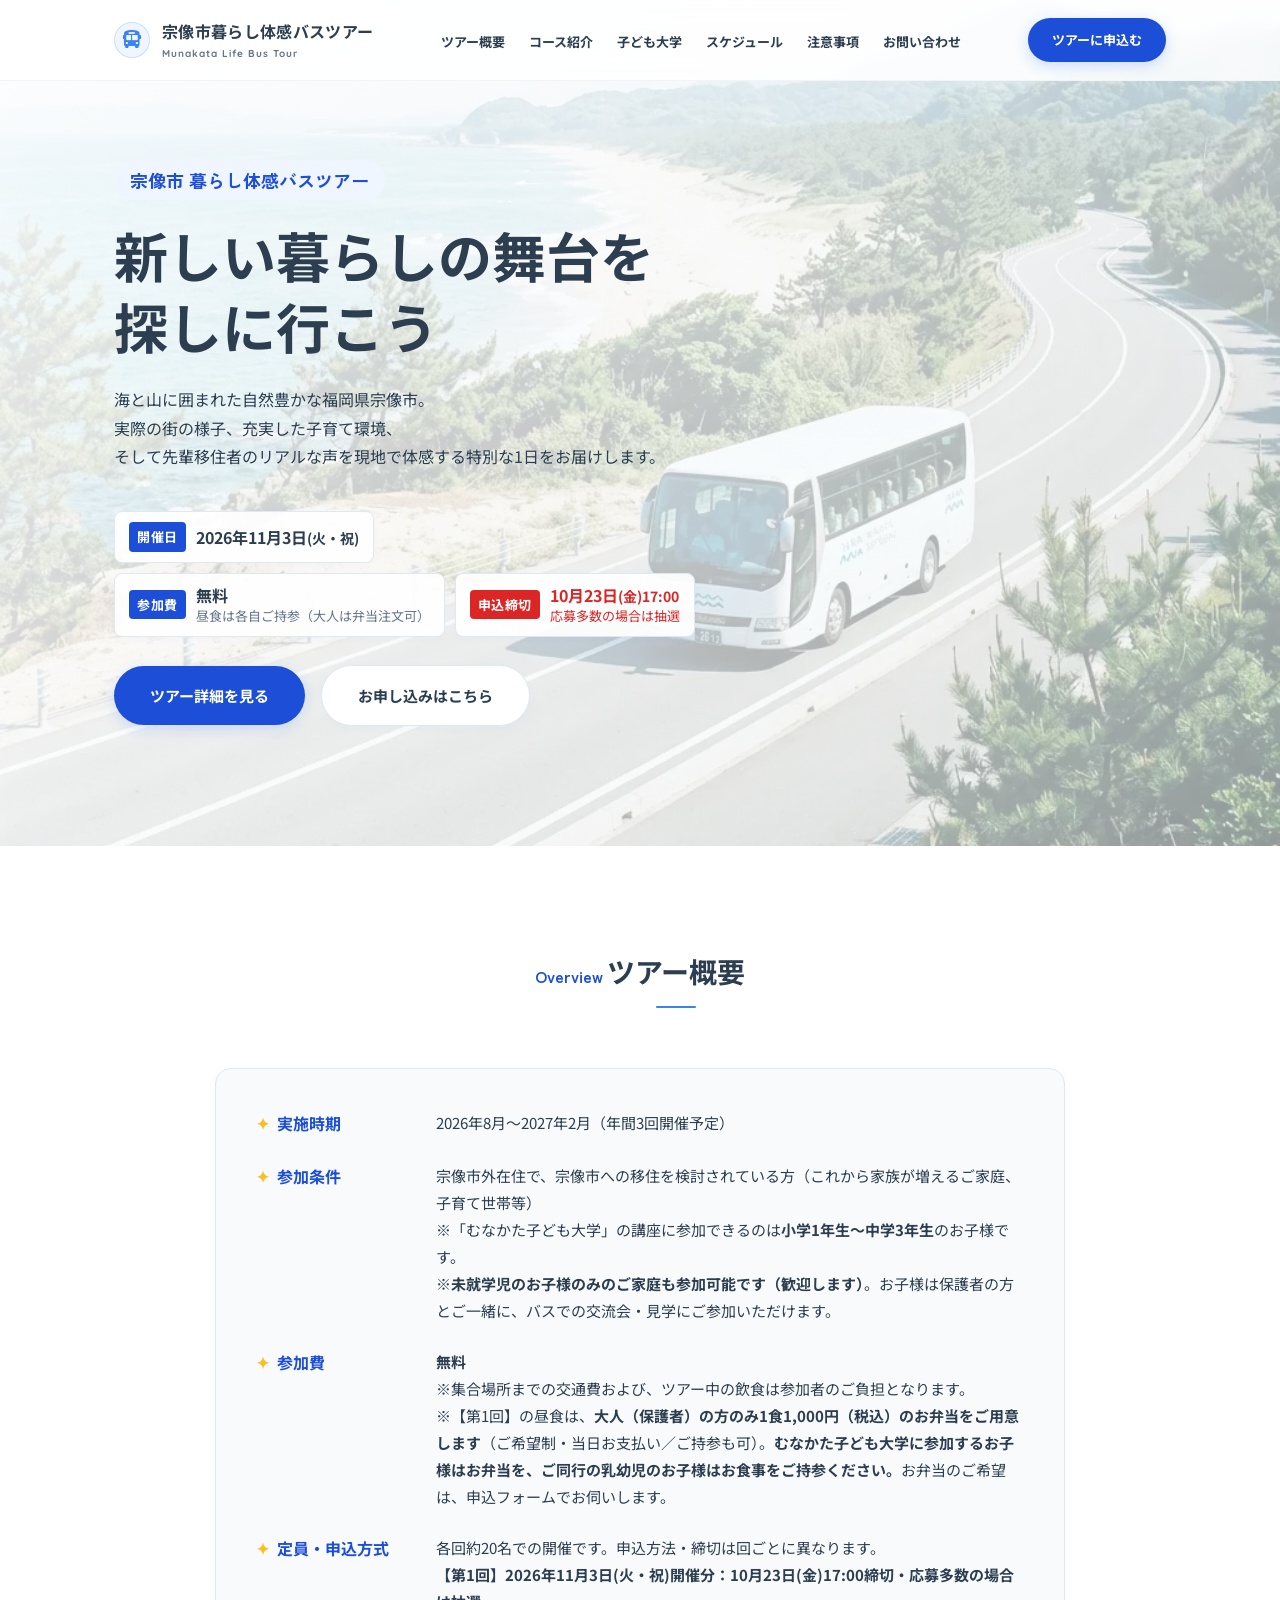
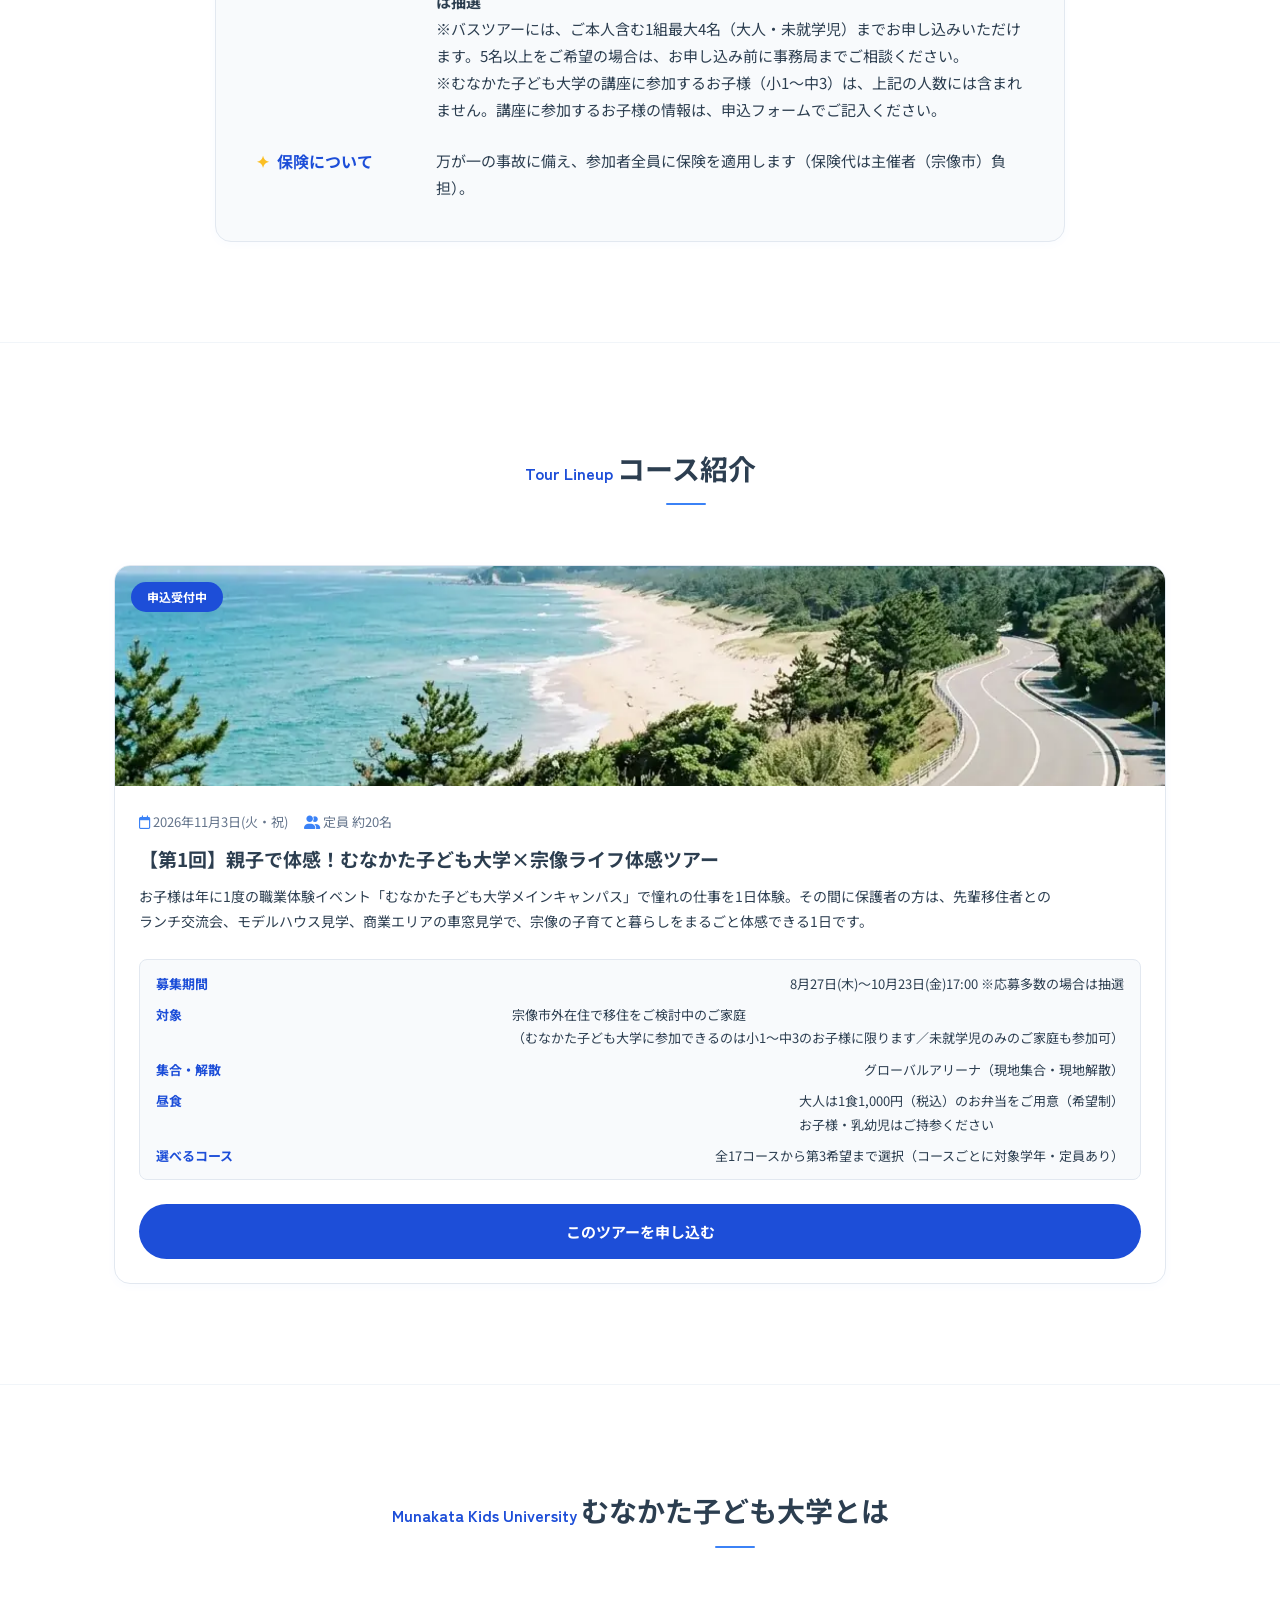
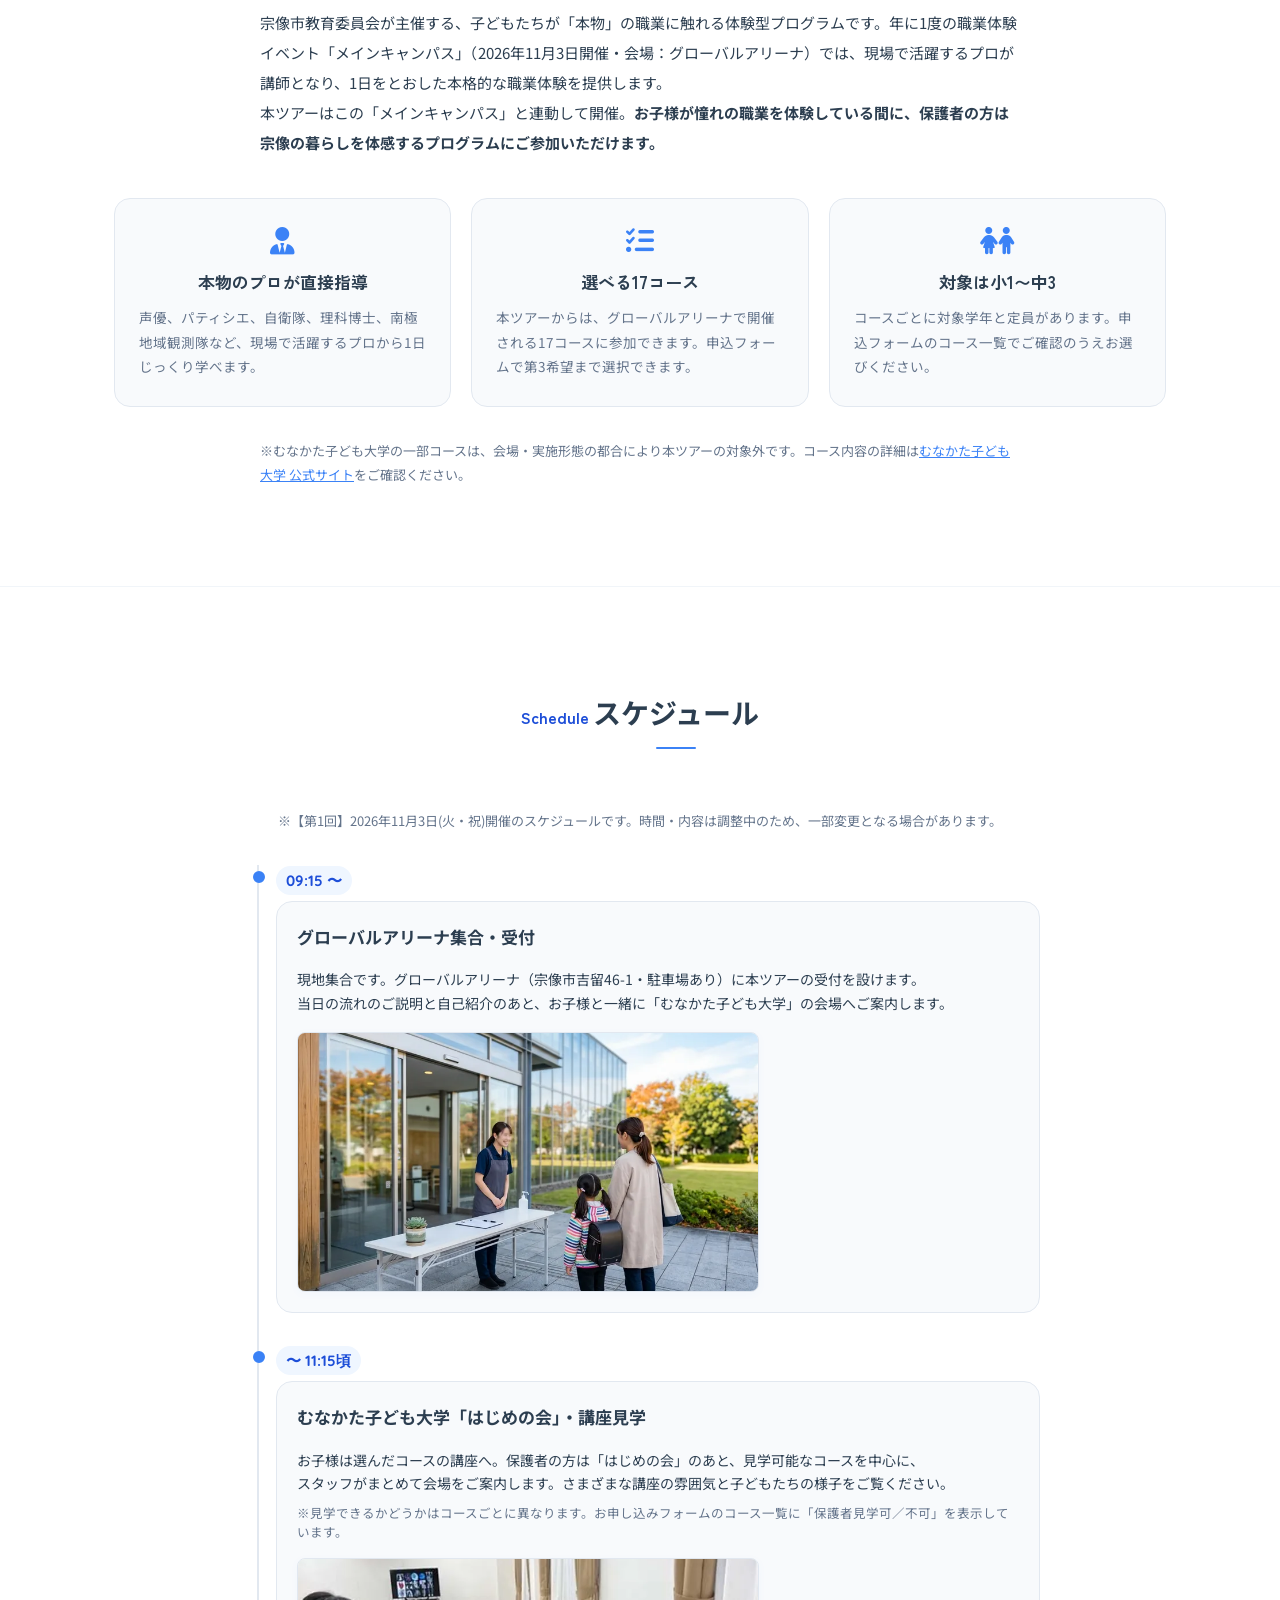
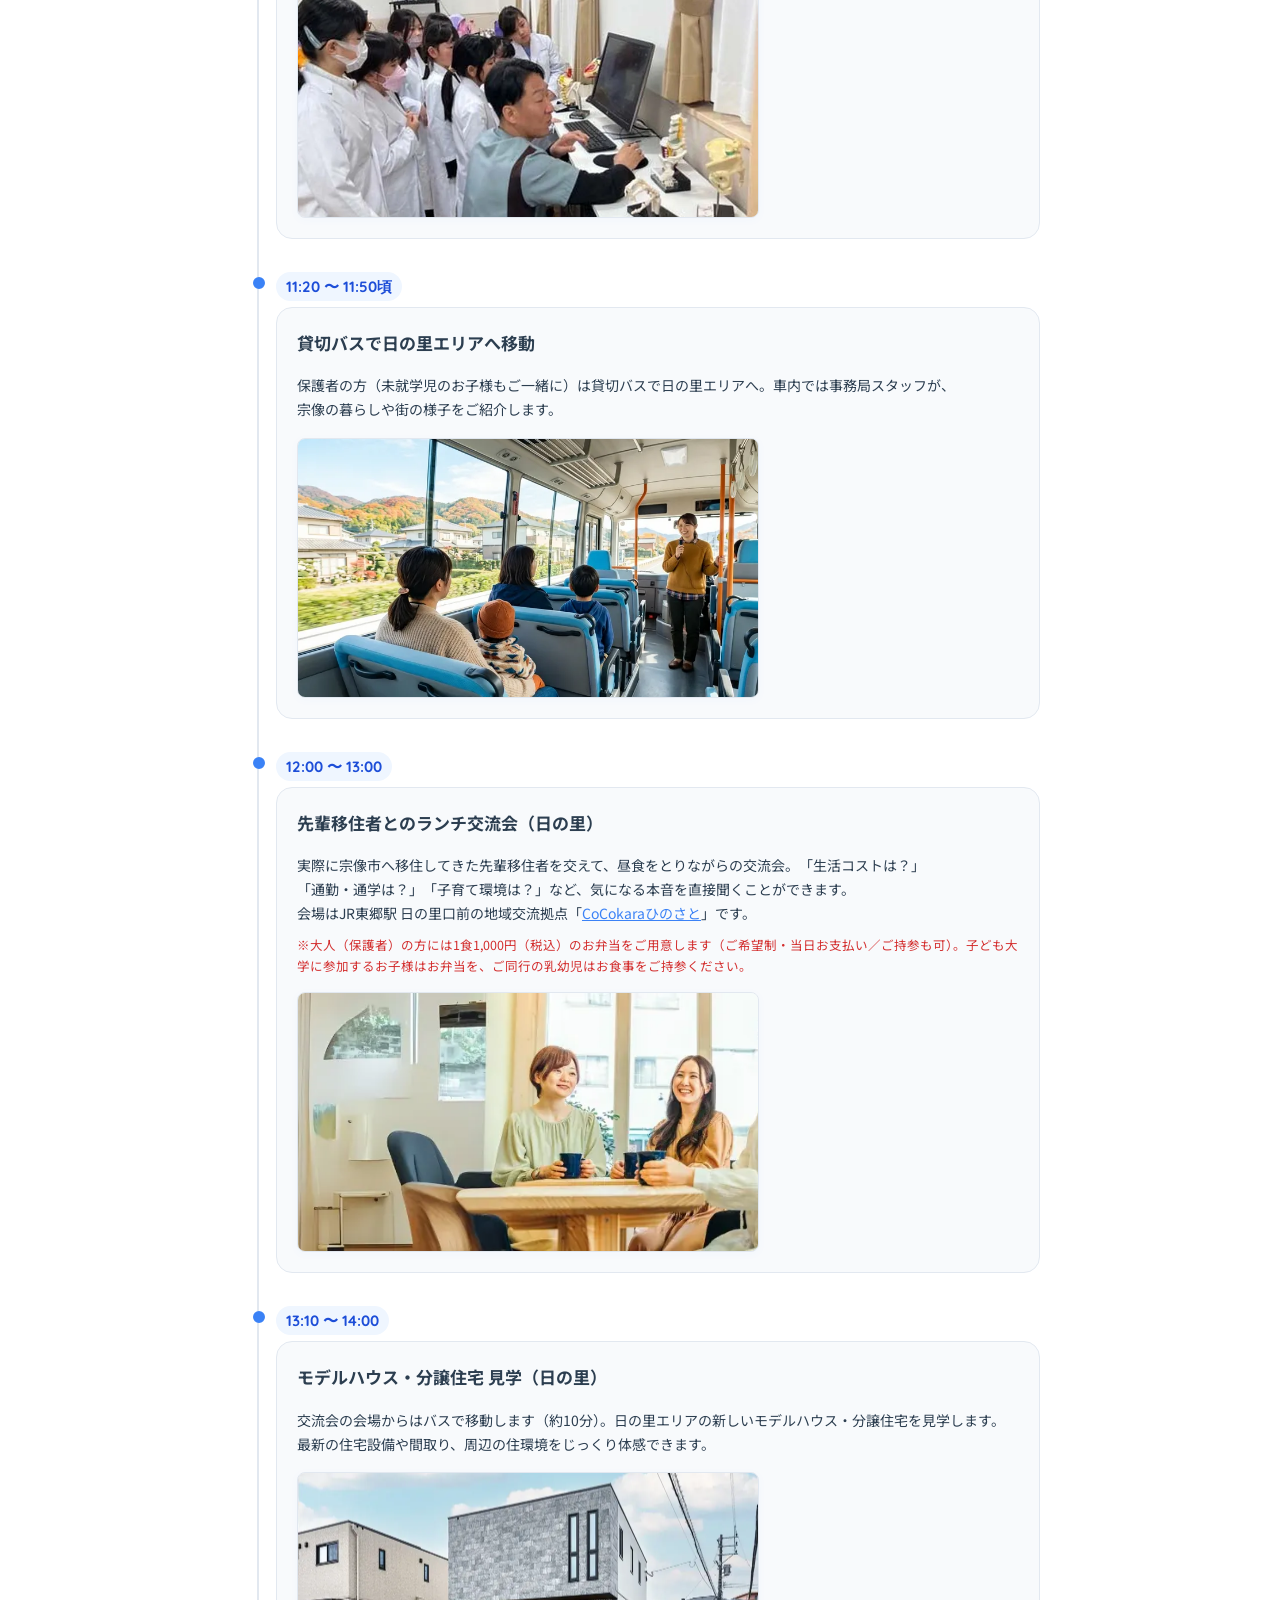
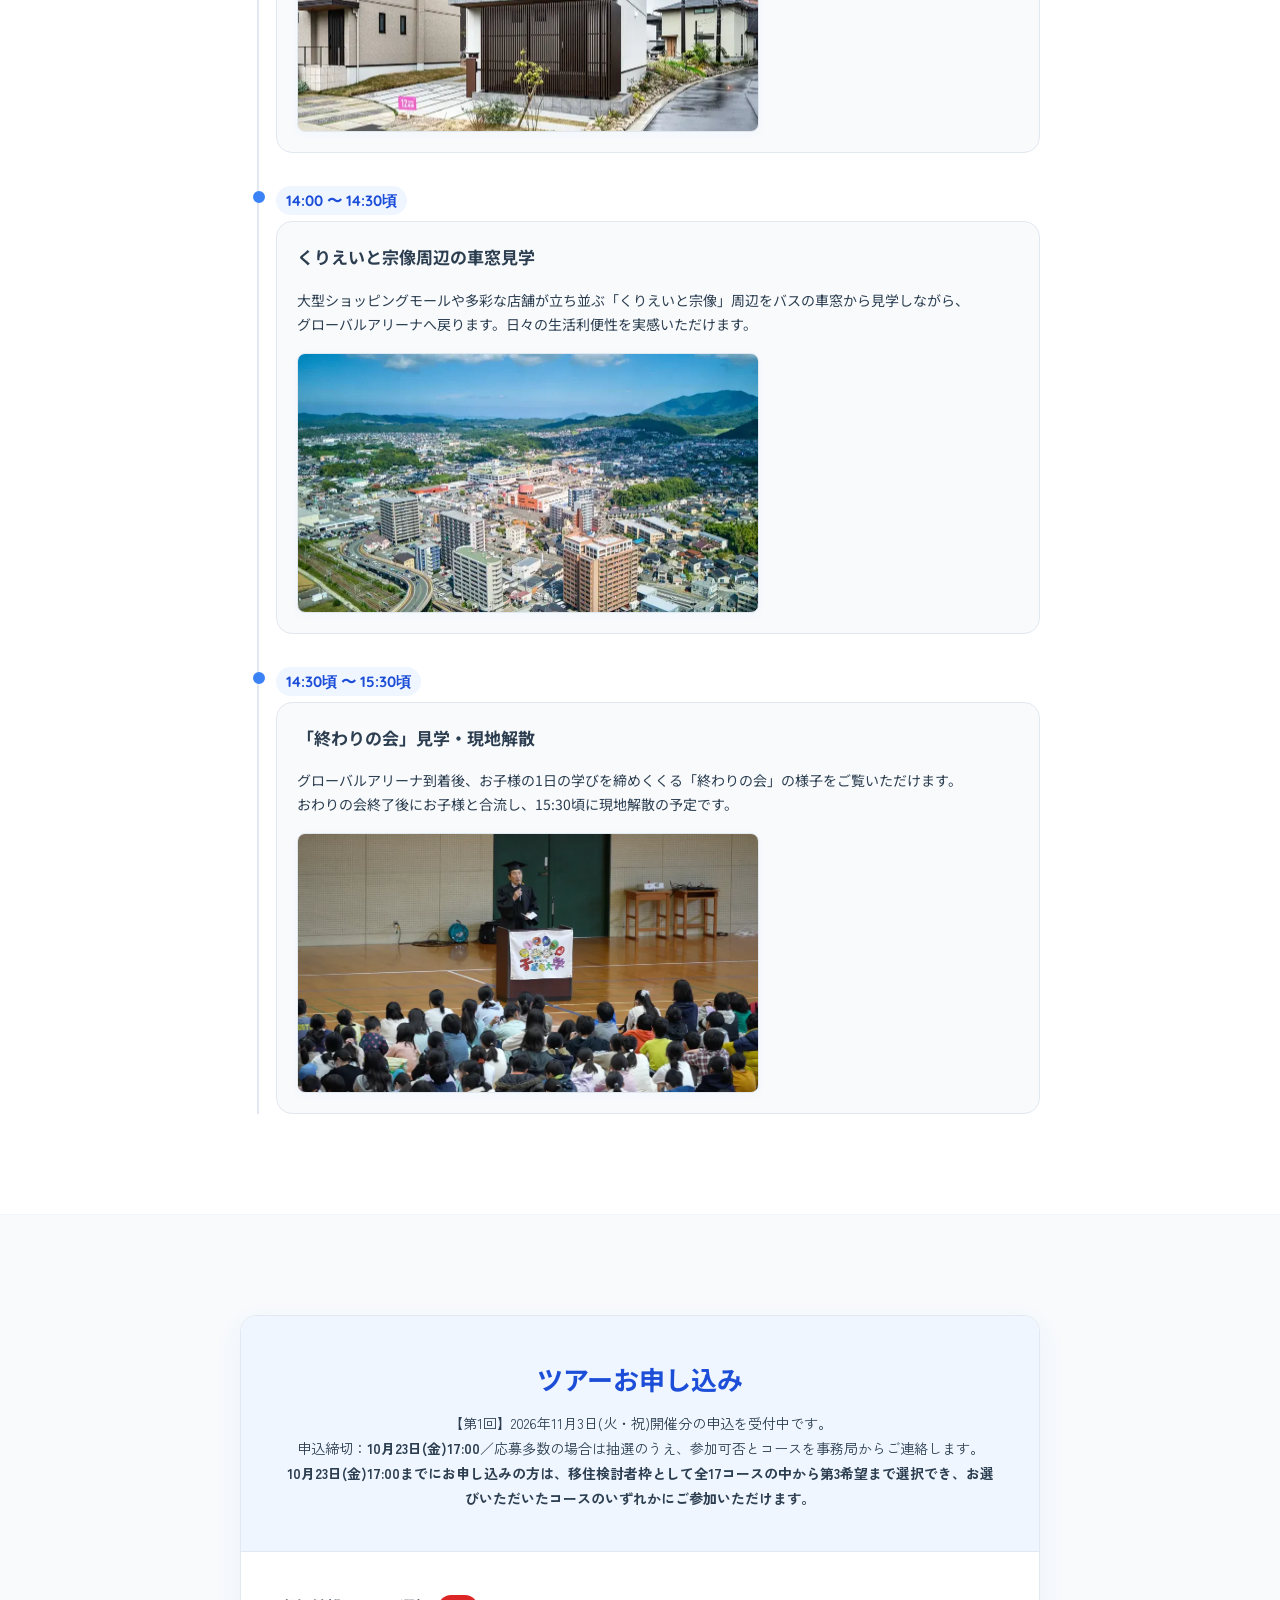
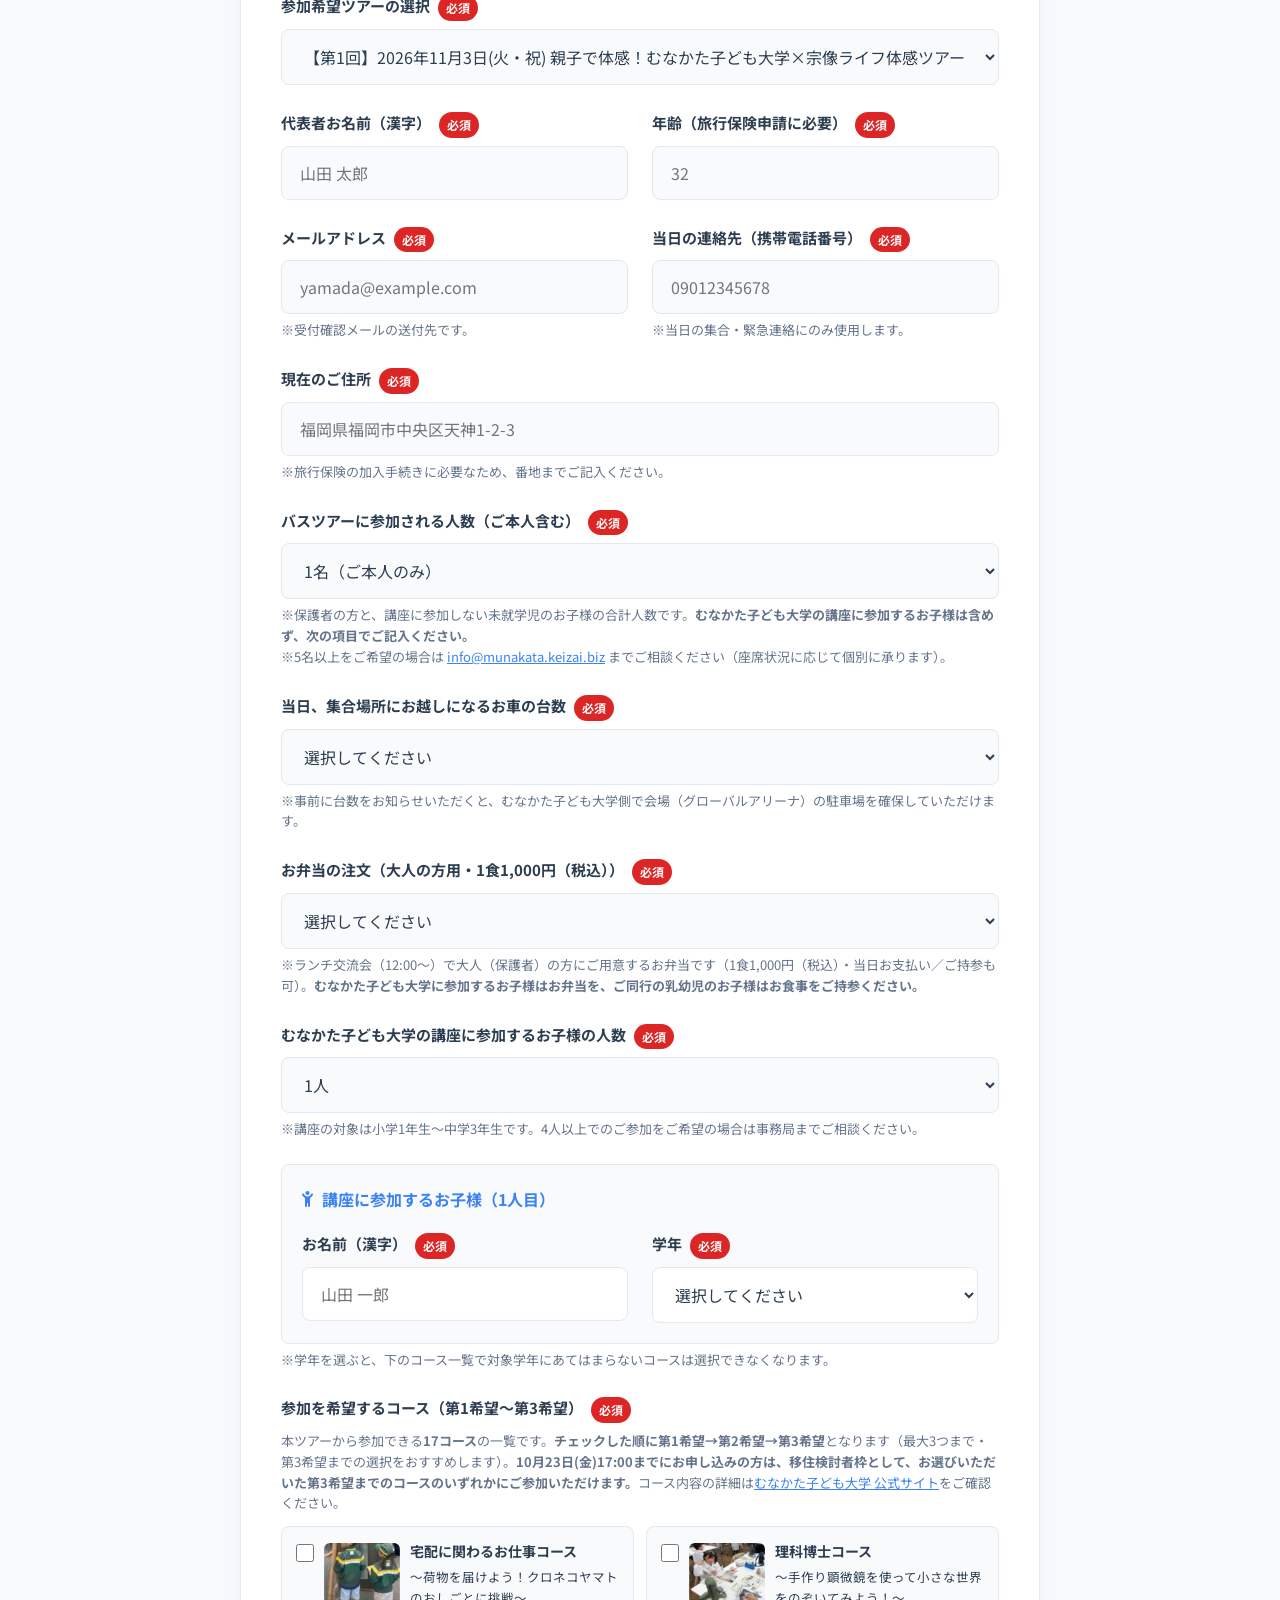
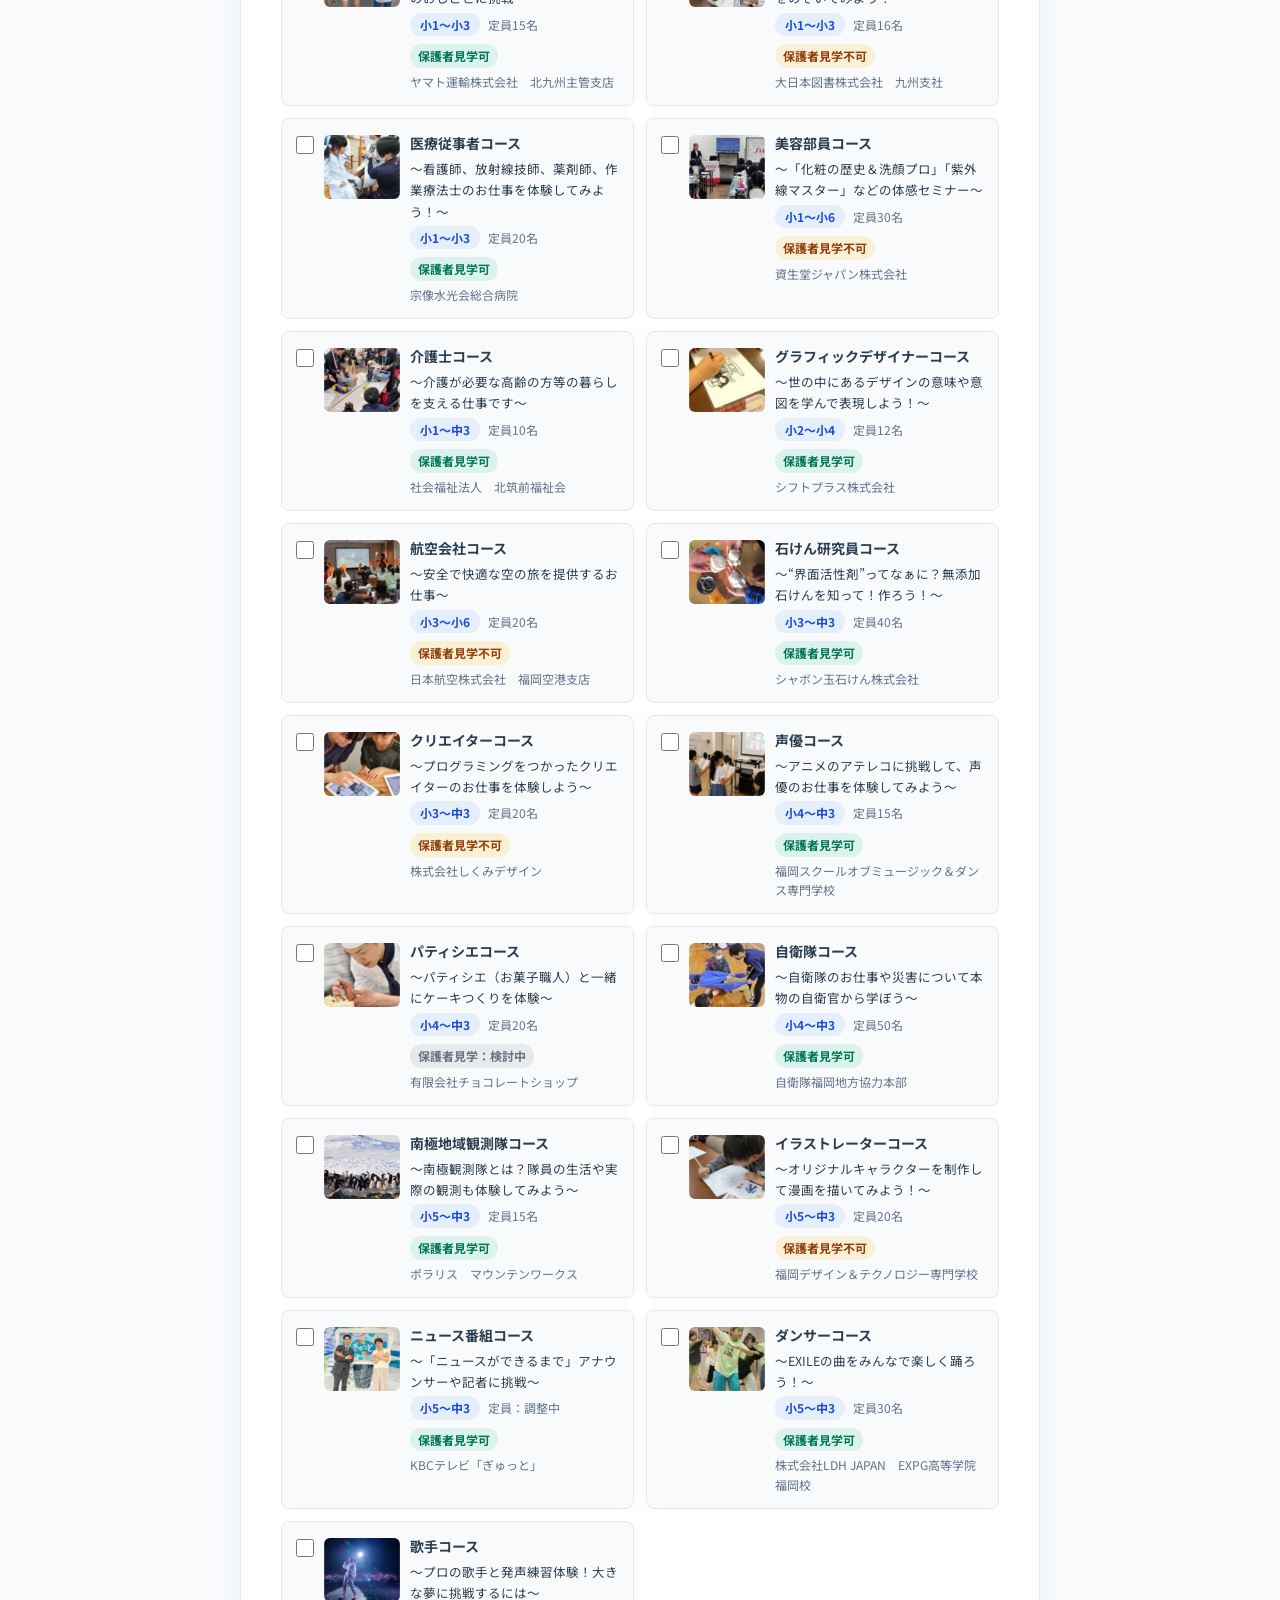
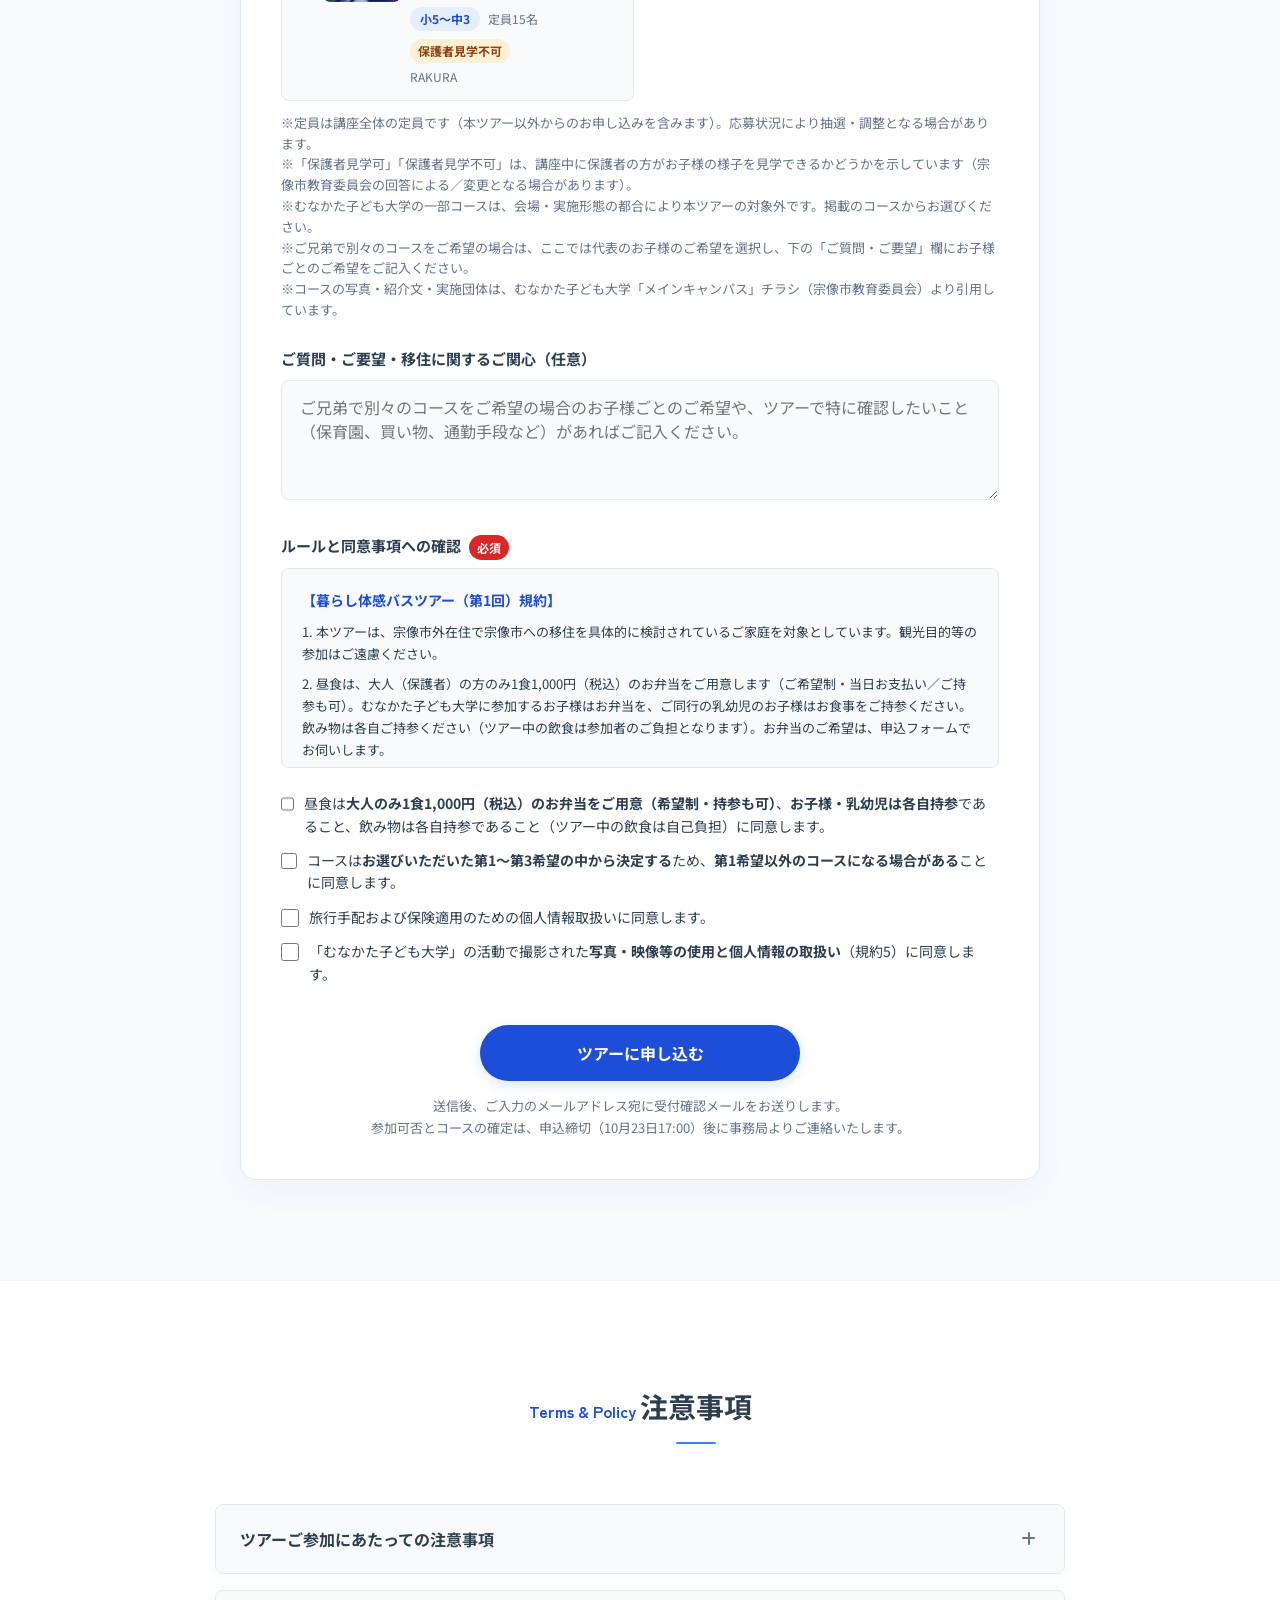
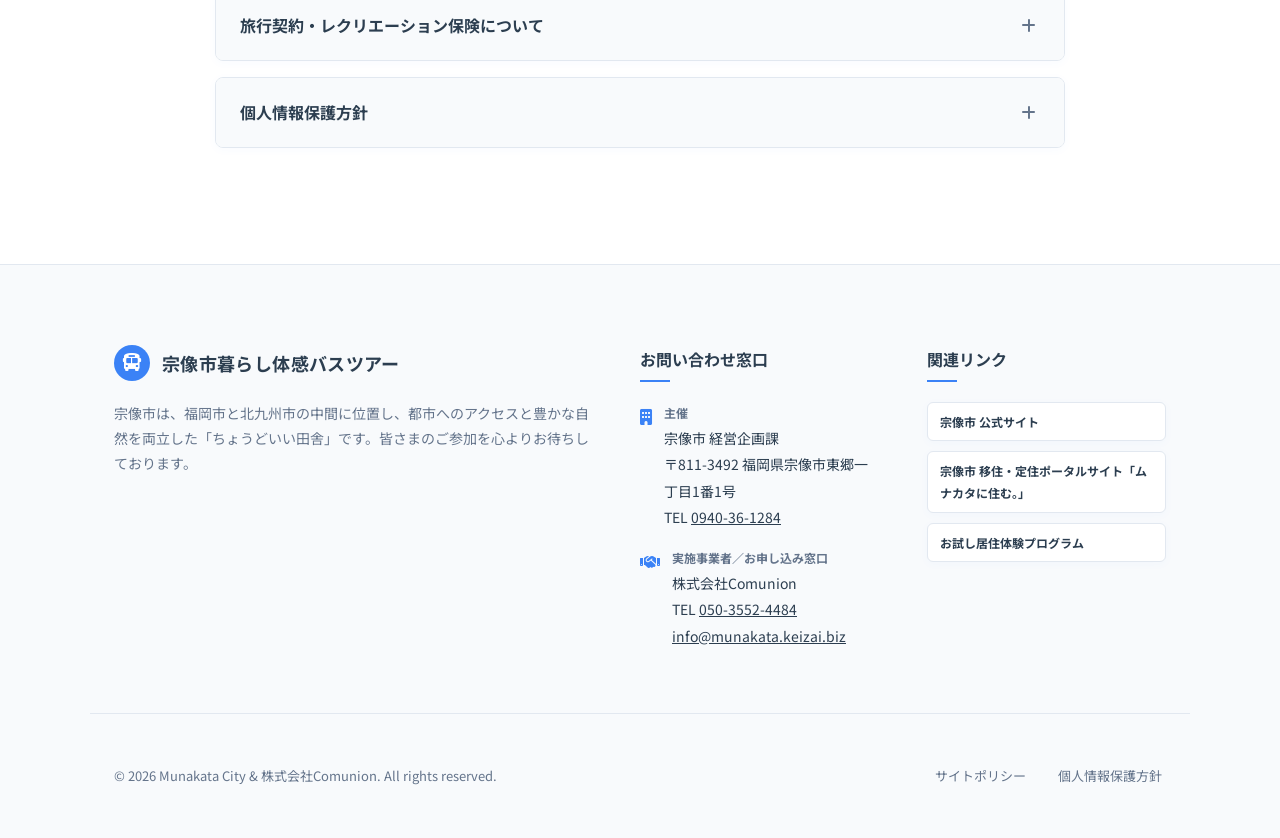
==== index.html @ 91a2c7f6 "fix: 申込締切を9/25→10/23(金)17:00に延長（市の依頼・2次募集も第3希望まで調整） Co-Authored-By: Claude Opus 5.5 <noreply@anthrop" ====
<!DOCTYPE html>
<html lang="ja">
<head>
  <meta charset="UTF-8">
  <meta http-equiv="X-UA-Compatible" content="IE=edge">
  <meta name="viewport" content="width=device-width, initial-scale=1.0">

  <!-- Google tag (gtag.js) - Google アナリティクス（GA4） -->
  <script async src="https://www.googletagmanager.com/gtag/js?id=G-R87EMJB9LG"></script>
  <script>
    window.dataLayer = window.dataLayer || [];
    function gtag(){dataLayer.push(arguments);}
    gtag('js', new Date());

    gtag('config', 'G-R87EMJB9LG');
  </script>
  <title>宗像市暮らし体感バスツアー 特設サイト｜第1回 11/3(火・祝)開催・申込受付中</title>
  <meta name="description" content="2026年11月3日(火・祝)開催「第1回 宗像市暮らし体感バスツアー」の申込受付中（10月23日(金)17:00締切・応募多数の場合は抽選）。むなかた子ども大学メインキャンパスと連動し、お子様は憧れの職業体験へ、保護者の方は先輩移住者との交流会・モデルハウス見学へ。参加無料。">
  <meta name="keywords" content="宗像市,移住,定住,バスツアー,暮らし体験,お試し居住,福岡県,移住支援,子育て世帯,むなかた子ども大学,職業体験,グローバルアリーナ">

  <!-- Google Search Console 所有権確認（削除しないこと） -->
  <meta name="google-site-verification" content="DGMNTymvuTn0f_TJwOeBjIIE_rzc1Gw_IszMWSff6IQ">

  <!-- Canonical -->
  <link rel="canonical" href="https://iju-tour.munakatashi-otameshi-kyojyu.com/">

  <!-- OGP / SNS Share -->
  <meta property="og:type" content="website">
  <meta property="og:site_name" content="宗像市暮らし体感バスツアー">
  <meta property="og:title" content="宗像市暮らし体感バスツアー 特設サイト｜第1回 11/3(火・祝)開催・申込受付中">
  <meta property="og:description" content="お子様は「むなかた子ども大学」で職業体験、保護者の方は先輩移住者との交流会やモデルハウス見学へ。親子で宗像の暮らしを体感する1日。参加無料・申込締切10月23日(金)17:00。">
  <meta property="og:url" content="https://iju-tour.munakatashi-otameshi-kyojyu.com/">
  <meta property="og:image" content="https://iju-tour.munakatashi-otameshi-kyojyu.com/assets/ogp.jpg">
  <meta property="og:image:width" content="1200">
  <meta property="og:image:height" content="630">
  <meta property="og:locale" content="ja_JP">
  <meta name="twitter:card" content="summary_large_image">
  
  <!-- 構造化データ (JSON-LD) -->
  <script type="application/ld+json">
  {
    "@context": "https://schema.org",
    "@type": "Event",
    "name": "【第1回】親子で体感！むなかた子ども大学×宗像ライフ体感ツアー",
    "description": "福岡県宗像市への移住をご検討中のファミリー向け体感ツアー。お子様は「むなかた子ども大学 メインキャンパス」で1日職業体験、保護者の方は先輩移住者とのランチ交流会・モデルハウス見学・商業エリアの見学で宗像の暮らしを体感できます。参加無料・定員約20名・応募多数の場合は抽選。",
    "url": "https://iju-tour.munakatashi-otameshi-kyojyu.com/",
    "image": "https://iju-tour.munakatashi-otameshi-kyojyu.com/assets/ogp.jpg",
    "startDate": "2026-11-03T09:15+09:00",
    "endDate": "2026-11-03T15:30+09:00",
    "eventStatus": "https://schema.org/EventScheduled",
    "eventAttendanceMode": "https://schema.org/OfflineEventAttendanceMode",
    "inLanguage": "ja",
    "maximumAttendeeCapacity": 20,
    "isAccessibleForFree": true,
    "location": {
      "@type": "Place",
      "name": "グローバルアリーナ（集合場所）",
      "address": {
        "@type": "PostalAddress",
        "addressCountry": "JP",
        "postalCode": "811-4153",
        "addressRegion": "福岡県",
        "addressLocality": "宗像市",
        "streetAddress": "吉留46-1"
      }
    },
    "organizer": [
      {
        "@type": "GovernmentOrganization",
        "name": "福岡県宗像市",
        "url": "https://www.city.munakata.lg.jp/"
      },
      {
        "@type": "Organization",
        "name": "株式会社Comunion",
        "url": "https://comunion.jp"
      }
    ],
    "offers": {
      "@type": "Offer",
      "name": "参加申込（無料）",
      "price": "0",
      "priceCurrency": "JPY",
      "availability": "https://schema.org/InStock",
      "url": "https://iju-tour.munakatashi-otameshi-kyojyu.com/#booking",
      "validFrom": "2026-08-27T00:00+09:00",
      "validThrough": "2026-10-23T17:00+09:00"
    }
  }
  </script>


  <script type="application/ld+json">
  {
    "@context": "https://schema.org",
    "@type": "Organization",
    "name": "株式会社Comunion",
    "url": "https://comunion.jp",
    "telephone": "050-3552-4484"
  }
  </script>

  <!-- Favicon -->
  <link rel="icon" href="assets/favicon.png" type="image/png">
  <link rel="apple-touch-icon" href="assets/apple-touch-icon.png">
  <meta name="theme-color" content="#3b82f6">

  <!-- ファーストビュー背景画像の先読み（表示速度改善） -->
  <link rel="preload" as="image" href="assets/hero_munakata.webp" type="image/webp" fetchpriority="high">

  <!-- CSS -->
  <link rel="stylesheet" href="style.css?v=1.1.0">
  
  <!-- FontAwesome for Icons -->
  <link rel="stylesheet" href="https://cdnjs.cloudflare.com/ajax/libs/font-awesome/6.4.0/css/all.min.css">
</head>
<body>

  <!-- Header -->
  <header class="header">
    <div class="container header-container">
      <a href="#" class="header-logo">
        <div class="logo-icon"><i class="fa-solid fa-bus"></i></div>
        <div class="logo-text">
          <span class="logo-main">宗像市<wbr>暮らし体感バスツアー</span>
          <span class="logo-sub">Munakata Life Bus Tour</span>
        </div>
      </a>
      
      <nav class="nav" id="nav">
        <ul class="nav-list">
          <li><a href="#about" class="nav-link">ツアー概要</a></li>
          <li><a href="#tours" class="nav-link">コース紹介</a></li>
          <li><a href="#kids-univ" class="nav-link">子ども大学</a></li>
          <li><a href="#itinerary" class="nav-link">スケジュール</a></li>
          <li><a href="#terms" class="nav-link">注意事項</a></li>
          <li><a href="#contact" class="nav-link">お問い合わせ</a></li>
        </ul>
      </nav>
      
      <a href="#booking" class="header-cta"><span class="header-cta-long">ツアーに</span>申込む</a>
      
      <div class="menu-toggle" id="menuToggle">
        <span></span>
        <span></span>
        <span></span>
      </div>
    </div>
  </header>

  <!-- Hero Section -->
  <section class="hero">
    <div class="container">
      <div class="hero-content">
        <div class="hero-tag">宗像市 暮らし体感バスツアー</div>
        <h1 class="hero-title">
          <span class="phrase">新しい暮らしの舞台を</span><br class="pc-only"><span class="phrase">探しに行こう</span>
        </h1>
        <p class="hero-desc">
          <span class="phrase">海と山に囲まれた</span><span class="phrase">自然豊かな福岡県宗像市。</span><span class="hero-desc-tail"><br>
          <span class="phrase">実際の街の様子、</span><span class="phrase">充実した子育て環境、</span><br>
          <span class="phrase">そして先輩移住者の</span><span class="phrase">リアルな声を現地で体感する</span><span class="phrase">特別な1日をお届けします。</span></span>
        </p>

        <!-- 開催情報（意思決定に必要な事実をファーストビューに明示） -->
        <ul class="hero-facts">
          <li class="hero-fact">
            <span class="hero-fact-label">開催日</span>
            <span class="hero-fact-value">2026年11月3日<span class="hero-fact-dow">(火・祝)</span></span>
          </li>
          <li class="hero-fact">
            <span class="hero-fact-label">参加費</span>
            <span class="hero-fact-value">無料<span class="hero-fact-note">昼食は各自ご持参（大人は弁当注文可）</span></span>
          </li>
          <li class="hero-fact hero-fact-deadline">
            <span class="hero-fact-label">申込締切</span>
            <span class="hero-fact-value">10月23日<span class="hero-fact-dow">(金)17:00</span><span class="hero-fact-note">応募多数の場合は抽選</span></span>
          </li>
        </ul>

        <div class="hero-actions">
          <a href="#tours" class="btn btn-primary">ツアー詳細を見る</a>
          <a href="#booking" class="btn btn-secondary">お申し込みはこちら</a>
        </div>
      </div>
    </div>
  </section>

  <!-- Overview Section -->
  <section id="about" class="overview section-padding">
    <div class="container">
      <div class="section-header text-center">
        <span class="section-subtitle">Overview</span>
        <h2 class="section-title">ツアー概要</h2>
      </div>
      
      <div class="overview-table">
        <dl class="overview-dl">
          <dt>実施時期</dt>
          <dd>2026年8月〜2027年2月（年間3回開催予定）</dd>
          
          <dt>参加条件</dt>
          <dd>
            宗像市外在住で、宗像市への移住を検討されている方（これから家族が増えるご家庭、子育て世帯等）<br>
            ※「むなかた子ども大学」の講座に参加できるのは<strong>小学1年生〜中学3年生</strong>のお子様です。<br>
            ※<strong>未就学児のお子様のみのご家庭も参加可能です（歓迎します）</strong>。お子様は保護者の方とご一緒に、バスでの交流会・見学にご参加いただけます。
          </dd>
          
          <dt>参加費</dt>
          <dd>
            <strong>無料</strong><br>
            ※集合場所までの交通費および、ツアー中の飲食は参加者のご負担となります。<br>
            ※【第1回】の昼食は、<strong>大人（保護者）の方のみ1食1,000円（税込）のお弁当をご用意します</strong>（ご希望制・当日お支払い／ご持参も可）。<strong>むなかた子ども大学に参加するお子様はお弁当を、ご同行の乳幼児のお子様はお食事をご持参ください。</strong>お弁当のご希望は、申込フォームでお伺いします。
          </dd>
          
          <dt>定員・申込方式</dt>
          <dd>
            各回約20名での開催です。申込方法・締切は回ごとに異なります。<br>
            <strong>【第1回】2026年11月3日(火・祝)開催分：10月23日(金)17:00締切・応募多数の場合は抽選</strong><br>
            ※バスツアーには、ご本人含む1組最大4名（大人・未就学児）までお申し込みいただけます。5名以上をご希望の場合は、お申し込み前に事務局までご相談ください。<br>
            ※むなかた子ども大学の講座に参加するお子様（小1〜中3）は、上記の人数には含まれません。講座に参加するお子様の情報は、申込フォームでご記入ください。
          </dd>
          
          <dt>保険について</dt>
          <dd>
            万が一の事故に備え、参加者全員に保険を適用します（保険代は主催者（宗像市）負担）。
          </dd>
          
        </dl>
      </div>
    </div>
  </section>

  <!-- Tour Lineup Section -->
  <section id="tours" class="tours section-padding">
    <div class="container">
      <div class="section-header text-center">
        <span class="section-subtitle">Tour Lineup</span>
        <h2 class="section-title">コース紹介</h2>
      </div>
      
      <div class="tours-grid">
        <!-- Tour Card (第1回=2026年度・11/3開催・申込受付中) -->
        <div class="tour-card">
          <div class="tour-card-img-wrap">
            <span class="tour-status recruiting">申込受付中</span>
            <img src="assets/hero_munakata.webp" alt="第1回 親子で体感！むなかた子ども大学×宗像ライフ体感ツアー" class="tour-card-img">
          </div>
          <div class="tour-card-body">
            <div class="tour-card-meta">
              <span><i class="fa-regular fa-calendar"></i> 2026年11月3日(火・祝)</span>
              <span><i class="fa-solid fa-user-group"></i> 定員 約20名</span>
            </div>
            <h3 class="tour-card-title"><span class="phrase">【第1回】親子で体感！</span><span class="phrase">むなかた子ども大学×</span><span class="phrase">宗像ライフ体感ツアー</span></h3>
            <p class="tour-card-desc">
              <span class="phrase">お子様は年に1度の</span><span class="phrase">職業体験イベント</span><span class="phrase">「むなかた子ども大学</span><span class="phrase">メインキャンパス」で</span><span class="phrase">憧れの仕事を1日体験。</span><span class="phrase">その間に保護者の方は、</span><span class="phrase">先輩移住者との</span><span class="phrase">ランチ交流会、</span><span class="phrase">モデルハウス見学、</span><span class="phrase">商業エリアの車窓見学で、</span><span class="phrase">宗像の子育てと暮らしを</span><span class="phrase">まるごと体感できる1日です。</span>
            </p>
            <div class="tour-card-info">
              <div class="tour-card-info-item">
                <span class="tour-card-info-label">募集期間</span>
                <span>8月27日(木)〜10月23日(金)17:00 ※応募多数の場合は抽選</span>
              </div>
              <div class="tour-card-info-item">
                <span class="tour-card-info-label">対象</span>
                <span>宗像市外在住で移住をご検討中のご家庭<br>（むなかた子ども大学に参加できるのは小1〜中3のお子様に限ります／未就学児のみのご家庭も参加可）</span>
              </div>
              <div class="tour-card-info-item">
                <span class="tour-card-info-label">集合・解散</span>
                <span>グローバルアリーナ（現地集合・現地解散）</span>
              </div>
              <div class="tour-card-info-item">
                <span class="tour-card-info-label">昼食</span>
                <span>大人は1食1,000円（税込）のお弁当をご用意（希望制）<br>お子様・乳幼児はご持参ください</span>
              </div>
              <div class="tour-card-info-item">
                <span class="tour-card-info-label">選べるコース</span>
                <span>全17コースから第3希望まで選択（コースごとに対象学年・定員あり）</span>
              </div>
            </div>
            <a href="#booking" class="tour-card-action">このツアーを申し込む</a>
          </div>
        </div>

        <!-- 旧ツアーカード（2026年8月29日開催・受付終了）。2026-08-31 市の依頼で非表示。再表示は次の div の hidden と style を外す -->
        <div class="tour-card" hidden style="display:none">
          <div class="tour-card-img-wrap">
            <span class="tour-status closed">受付終了</span>
            <img src="assets/hero_munakata.webp" alt="第1回 これからの暮らしと子育てを考えるファミリー向け体験ツアー" class="tour-card-img">
          </div>
          <div class="tour-card-body">
            <div class="tour-card-meta">
              <span><i class="fa-regular fa-calendar"></i> 2026年8月29日(土)</span>
              <span><i class="fa-solid fa-user-group"></i> 定員 20名</span>
            </div>
            <h3 class="tour-card-title"><span class="phrase">【第1回】これからの暮らしと</span><span class="phrase">子育てを考える</span><span class="phrase">ファミリー向け</span> <span class="phrase">宗像ライフ体感ツアー</span></h3>
            <p class="tour-card-desc">
              <span class="phrase">将来的に子育てを考えている</span><span class="phrase">ご夫婦・カップルや、</span><span class="phrase">自然豊かな環境で</span><span class="phrase">のびのびと暮らしたい</span><span class="phrase">若いファミリーを対象に、</span><span class="phrase">遊びと生活、</span><span class="phrase">地域との交流のすべてを</span><span class="phrase">1日で巡る欲張りツアー。</span><span class="phrase">宗像の豊かな「食」や</span><span class="phrase">「コミュニティ」のリアルを</span><span class="phrase">お伝えします。</span>
            </p>
            <div class="tour-card-info">
              <div class="tour-card-info-item">
                <span class="tour-card-info-label">募集期間</span>
                <span>8月1日(土)〜8月23日(日)</span>
              </div>
              <div class="tour-card-info-item">
                <span class="tour-card-info-label">食事形態</span>
                <span>玄海旅館での海鮮ランチ（自己負担）</span>
              </div>
              <div class="tour-card-info-item">
                <span class="tour-card-info-label">訪問エリア</span>
                <span>日の里、東郷、玄海エリア</span>
              </div>
              <div class="tour-card-info-item" style="flex-direction: column; align-items: flex-start; gap: 4px;">
                <span class="tour-card-info-label">お買い物時のご注意</span>
                <span style="font-size: 1.3rem; line-height: 1.5; color: var(--text-dark);">道の駅むなかたでのお買い物（ご希望者のみ）で鮮魚等の生鮮食品を持ち帰るため、<strong style="color: #d32f2f;">必要な方はクーラーボックス等を各自ご持参ください。（お預かりはいたしかねます）</strong></span>
              </div>
            </div>
            <span class="tour-card-action is-disabled" aria-disabled="true">お申し込み受付は終了しました</span>
          </div>
        </div>

      </div>
    </div>
  </section>

  <!-- Kids University Section -->
  <section id="kids-univ" class="kids-univ section-padding">
    <div class="container">
      <div class="section-header text-center">
        <span class="section-subtitle">Munakata Kids University</span>
        <h2 class="section-title">むなかた子ども大学とは</h2>
      </div>
      <p class="kids-univ-lead">
        宗像市教育委員会が主催する、子どもたちが「本物」の職業に触れる体験型プログラムです。年に1度の職業体験イベント「メインキャンパス」（2026年11月3日開催・会場：グローバルアリーナ）では、現場で活躍するプロが講師となり、1日をとおした本格的な職業体験を提供します。<br>
        本ツアーはこの「メインキャンパス」と連動して開催。<strong>お子様が憧れの職業を体験している間に、保護者の方は宗像の暮らしを体感するプログラムにご参加いただけます。</strong>
      </p>
      <div class="kids-univ-points">
        <div class="kids-point">
          <i class="fa-solid fa-user-tie" aria-hidden="true"></i>
          <h3>本物のプロが直接指導</h3>
          <p>声優、パティシエ、自衛隊、理科博士、南極地域観測隊など、現場で活躍するプロから1日じっくり学べます。</p>
        </div>
        <div class="kids-point">
          <i class="fa-solid fa-list-check" aria-hidden="true"></i>
          <h3>選べる17コース</h3>
          <p>本ツアーからは、グローバルアリーナで開催される17コースに参加できます。申込フォームで第3希望まで選択できます。</p>
        </div>
        <div class="kids-point">
          <i class="fa-solid fa-children" aria-hidden="true"></i>
          <h3>対象は小1〜中3</h3>
          <p>コースごとに対象学年と定員があります。申込フォームのコース一覧でご確認のうえお選びください。</p>
        </div>
      </div>
      <p class="kids-univ-note">※むなかた子ども大学の一部コースは、会場・実施形態の都合により本ツアーの対象外です。コース内容の詳細は<a href="https://munakata-kids-unv.jp/course/main-campus/" target="_blank" rel="noopener">むなかた子ども大学 公式サイト</a>をご確認ください。</p>
    </div>
  </section>

  <!-- Itinerary Section (Timeline) -->
  <section id="itinerary" class="itinerary section-padding">
    <div class="container">
      <div class="section-header text-center">
        <span class="section-subtitle">Schedule</span>
        <h2 class="section-title">スケジュール</h2>
      </div>
      
      <p class="itinerary-note">※【第1回】2026年11月3日(火・祝)開催のスケジュールです。時間・内容は調整中のため、一部変更となる場合があります。</p>

      <div class="itinerary-container itinerary-collapse" id="itineraryCollapse">
        <div class="timeline">
          <!-- Item 1 -->
          <div class="timeline-item">
            <div class="timeline-marker"></div>
            <div class="timeline-time">09:15 〜</div>
            <div class="timeline-content-card">
              <div class="timeline-header">
                <h3 class="timeline-title"><span class="phrase">グローバルアリーナ </span><span class="phrase">集合・受付</span></h3>
              </div>
              <div class="timeline-body">
                <p class="timeline-desc">
                  <span class="phrase">現地集合です。</span><span class="phrase">グローバルアリーナ</span><span class="phrase">（宗像市吉留46-1・</span><span class="phrase">駐車場あり）に</span><span class="phrase">本ツアーの受付を設けます。</span><span class="phrase">当日の流れのご説明と</span><span class="phrase">自己紹介のあと、</span><span class="phrase">お子様と一緒に</span><span class="phrase">「むなかた子ども大学」の</span><span class="phrase">会場へご案内します。</span>
                </p>
                <div class="timeline-img-wrap">
                  <img src="assets/reception.webp" alt="集合・受付の様子（イメージ）" width="800" height="600" loading="lazy" decoding="async">
                </div>
              </div>
            </div>
          </div>

          <!-- Item 2 -->
          <div class="timeline-item">
            <div class="timeline-marker"></div>
            <div class="timeline-time">〜 11:15頃</div>
            <div class="timeline-content-card">
              <div class="timeline-header">
                <h3 class="timeline-title"><span class="phrase">むなかた子ども大学</span><span class="phrase">「はじめの会」・</span><span class="phrase">講座見学</span></h3>
              </div>
              <div class="timeline-body">
                <p class="timeline-desc">
                  <span class="phrase">お子様は選んだコースの</span><span class="phrase">講座へ。</span><span class="phrase">保護者の方は</span><span class="phrase">「はじめの会」のあと、</span><span class="phrase">見学可能なコースを中心に、</span><span class="phrase">スタッフがまとめて</span><span class="phrase">会場をご案内します。</span><span class="phrase">さまざまな講座の雰囲気と</span><span class="phrase">子どもたちの様子を</span><span class="phrase">ご覧ください。</span><br>
                  <small style="display: block; margin-top: 8px; color: var(--text-light); line-height: 1.5; font-size: 1.25rem;">※見学できるかどうかはコースごとに異なります。お申し込みフォームのコース一覧に「保護者見学可／不可」を表示しています。</small>
                </p>
                <div class="timeline-img-wrap">
                  <img src="assets/kidsuniv_lecture.webp" alt="むなかた子ども大学の講座の様子" width="800" height="633" loading="lazy" decoding="async">
                </div>
              </div>
            </div>
          </div>

          <!-- Item 3 -->
          <div class="timeline-item">
            <div class="timeline-marker"></div>
            <div class="timeline-time">11:20 〜 11:50頃</div>
            <div class="timeline-content-card">
              <div class="timeline-header">
                <h3 class="timeline-title"><span class="phrase">貸切バスで</span><span class="phrase">日の里エリアへ移動</span></h3>
              </div>
              <div class="timeline-body">
                <p class="timeline-desc">
                  <span class="phrase">保護者の方</span><span class="phrase">（未就学児のお子様も</span><span class="phrase">ご一緒に）は</span><span class="phrase">貸切バスで</span><span class="phrase">日の里エリアへ。</span><span class="phrase">車内では事務局スタッフが、</span><span class="phrase">宗像の暮らしや</span><span class="phrase">街の様子をご紹介します。</span>
                </p>
                <div class="timeline-img-wrap">
                  <img src="assets/bus_interior.webp" alt="貸切バス車内の様子（イメージ）" width="800" height="600" loading="lazy" decoding="async">
                </div>
              </div>
            </div>
          </div>

          <!-- Item 4 -->
          <div class="timeline-item">
            <div class="timeline-marker"></div>
            <div class="timeline-time">12:00 〜 13:00</div>
            <div class="timeline-content-card">
              <div class="timeline-header">
                <h3 class="timeline-title"><span class="phrase">先輩移住者との</span><span class="phrase">ランチ交流会（日の里）</span></h3>
              </div>
              <div class="timeline-body">
                <p class="timeline-desc">
                  <span class="phrase">実際に宗像市へ移住してきた</span><span class="phrase">先輩移住者を交えて、</span><span class="phrase">昼食をとりながらの交流会。</span><span class="phrase">「生活コストは？」</span><span class="phrase">「通勤・通学は？」</span><span class="phrase">「子育て環境は？」など、</span><span class="phrase">気になる本音を</span><span class="phrase">直接聞くことができます。</span><br>
                  <span class="phrase">会場は</span><span class="phrase">JR東郷駅 日の里口前の</span><span class="phrase">地域交流拠点</span><span class="phrase">「<a href="https://il.is.kyusan-u.ac.jp/sites/cocokarahinosato/" target="_blank" rel="noopener" style="color: var(--primary-color); text-decoration: underline;">CoCokaraひのさと</a>」です。</span><br>
                  <small style="display: block; margin-top: 8px; color: #d32f2f; font-size: 1.25rem;">※大人（保護者）の方には1食1,000円（税込）のお弁当をご用意します（ご希望制・当日お支払い／ご持参も可）。子ども大学に参加するお子様はお弁当を、ご同行の乳幼児はお食事をご持参ください。</small>
                </p>
                <div class="timeline-img-wrap">
                  <img src="assets/iju_discussion.webp" alt="先輩移住者との交流会の様子" loading="lazy">
                </div>
              </div>
            </div>
          </div>

          <!-- Item 5 -->
          <div class="timeline-item">
            <div class="timeline-marker"></div>
            <div class="timeline-time">13:10 〜 14:00</div>
            <div class="timeline-content-card">
              <div class="timeline-header">
                <h3 class="timeline-title"><span class="phrase">モデルハウス・</span><span class="phrase">分譲住宅 見学（日の里）</span></h3>
              </div>
              <div class="timeline-body">
                <p class="timeline-desc">
                  <span class="phrase">交流会の会場からは</span><span class="phrase">バスで移動します</span><span class="phrase">（約10分）。</span><span class="phrase">日の里エリアの新しい</span><span class="phrase">モデルハウス・分譲住宅を</span><span class="phrase">見学します。</span><span class="phrase">最新の住宅設備や間取り、</span><span class="phrase">周辺の住環境を</span><span class="phrase">じっくり体感できます。</span>
                </p>
                <div class="timeline-img-wrap">
                  <img src="assets/toyotahome_exterior.webp" alt="協力ハウスメーカー トヨタホームの分譲住宅外観" loading="lazy">
                </div>
              </div>
            </div>
          </div>

          <!-- Item 6 -->
          <div class="timeline-item">
            <div class="timeline-marker"></div>
            <div class="timeline-time">14:00 〜 14:30頃</div>
            <div class="timeline-content-card">
              <div class="timeline-header">
                <h3 class="timeline-title"><span class="phrase">くりえいと宗像周辺の</span><span class="phrase">車窓見学</span></h3>
              </div>
              <div class="timeline-body">
                <p class="timeline-desc">
                  <span class="phrase">大型ショッピングモールや</span><span class="phrase">多彩な店舗が立ち並ぶ</span><span class="phrase">「くりえいと宗像」周辺を</span><span class="phrase">バスの車窓から</span><span class="phrase">見学しながら、</span><span class="phrase">グローバルアリーナへ</span><span class="phrase">戻ります。</span><span class="phrase">日々の生活利便性を</span><span class="phrase">実感いただけます。</span>
                </p>
                <div class="timeline-img-wrap">
                  <img src="assets/create_munakata.webp" alt="くりえいと宗像 街並み" loading="lazy">
                </div>
              </div>
            </div>
          </div>

          <!-- Item 7 -->
          <div class="timeline-item">
            <div class="timeline-marker"></div>
            <div class="timeline-time">14:30頃 〜 15:30頃</div>
            <div class="timeline-content-card">
              <div class="timeline-header">
                <h3 class="timeline-title"><span class="phrase">「終わりの会」見学・</span><span class="phrase">現地解散</span></h3>
              </div>
              <div class="timeline-body">
                <p class="timeline-desc">
                  <span class="phrase">グローバルアリーナ到着後、</span><span class="phrase">お子様の1日の学びを</span><span class="phrase">締めくくる</span><span class="phrase">「終わりの会」の様子を</span><span class="phrase">ご覧いただけます。</span><span class="phrase">おわりの会終了後に</span><span class="phrase">お子様と合流し、</span><span class="phrase">15:30頃に</span><span class="phrase">現地解散の予定です。</span>
                </p>
                <div class="timeline-img-wrap">
                  <img src="assets/kidsuniv_closing.webp" alt="むなかた子ども大学「終わりの会」の様子" width="1024" height="575" loading="lazy" decoding="async">
                </div>
              </div>
            </div>
          </div>
        </div>
      </div>

      <!-- スマホのみ表示：スケジュールの開閉ボタン（申込フォームまでの距離を短縮するため） -->
      <button type="button" class="itinerary-toggle" id="itineraryToggle" aria-expanded="false" aria-controls="itineraryCollapse">
        <span class="itinerary-toggle-text">当日のスケジュールをすべて見る</span>
        <span class="itinerary-toggle-icon" aria-hidden="true"></span>
      </button>
    </div>
  </section>

  <!-- Booking Form Section -->
  <section id="booking" class="booking section-padding">
    <div class="container">
      <div class="booking-card">
        <div class="booking-header">
          <h3>ツアーお申し込み</h3>
          <p>【第1回】2026年11月3日(火・祝)開催分の申込を受付中です。<br>申込締切：<strong>10月23日(金)17:00</strong>／応募多数の場合は抽選のうえ、参加可否とコースを事務局からご連絡します。<br><strong>10月23日(金)17:00までにお申し込みの方は、移住検討者枠として全17コースの中から第3希望まで選択でき、お選びいただいたコースのいずれかにご参加いただけます。</strong></p>
          <!-- 2026-09-29 市（経営企画課）決定：2次募集も第1〜第3希望の中から調整するため、下の切替パネルは使わず締切を10/23に延長するだけで対応。 -->
          <!-- ▼ 2次募集切替用パネル（9/25締切後・5枠未達の場合に市の指示で切替）。
               切替手順：(1)このdivのhiddenとstyleを外す (2)上のp要素にhiddenを付ける
               (3)締切表記 9/25→10/23（仮）を全箇所更新（title/meta/JSON-LD validThrough含む）
               (4)一部コース限定にする場合は該当courseの label.course-option に is-closed を付け input を disabled に -->
          <div id="secondary-recruit-notice" hidden style="display:none">
            <p>【第1回】2026年11月3日(火・祝)開催分は、ただいま<strong>2次募集</strong>を受付中です。<br>申込締切：<strong>10月23日(金)17:00（仮）</strong><br>※一部、受付を締め切ったコースがあります。最新の状況は下のコース一覧をご確認ください。</p>
          </div>
        </div>

        <form id="bookingForm" class="form-body" novalidate>
          <!-- Tour Selection -->
          <div class="form-group">
            <label for="tour_course" class="form-label">参加希望ツアーの選択<span class="required">必須</span></label>
            <select id="tour_course" class="form-control" required>
              <option value="course_2" selected>【第1回】2026年11月3日(火・祝) 親子で体感！むなかた子ども大学×宗像ライフ体感ツアー</option>
            </select>
          </div>

          <!-- Name & Age -->
          <div class="form-group row-2">
            <div>
              <label for="name" class="form-label">代表者お名前（漢字）<span class="required">必須</span></label>
              <input type="text" id="name" class="form-control" placeholder="山田 太郎" autocomplete="name" required>
            </div>
            <div>
              <label for="age" class="form-label">年齢（旅行保険申請に必要）<span class="required">必須</span></label>
              <input type="number" id="age" class="form-control" placeholder="32" min="1" max="120" inputmode="numeric" required>
            </div>
          </div>

          <!-- Email & Phone -->
          <div class="form-group row-2">
            <div>
              <label for="email" class="form-label">メールアドレス<span class="required">必須</span></label>
              <input type="email" id="email" class="form-control" placeholder="yamada@example.com" autocomplete="email" inputmode="email" required>
              <p class="form-note">※受付確認メールの送付先です。</p>
            </div>
            <div>
              <label for="phone" class="form-label">当日の連絡先（携帯電話番号）<span class="required">必須</span></label>
              <input type="tel" id="phone" class="form-control" placeholder="09012345678" autocomplete="tel" inputmode="tel" required>
              <p class="form-note">※当日の集合・緊急連絡にのみ使用します。</p>
            </div>
          </div>

          <!-- Address -->
          <div class="form-group">
            <label for="address" class="form-label">現在のご住所<span class="required">必須</span></label>
            <input type="text" id="address" class="form-control" placeholder="福岡県福岡市中央区天神1-2-3" autocomplete="street-address" required>
            <p class="form-note">※旅行保険の加入手続きに必要なため、番地までご記入ください。</p>
          </div>

          <!-- Number of Bus Participants -->
          <div class="form-group">
            <label for="participants" class="form-label">バスツアーに参加される人数（ご本人含む）<span class="required">必須</span></label>
            <select id="participants" class="form-control">
              <option value="1">1名（ご本人のみ）</option>
              <option value="2">2名</option>
              <option value="3">3名</option>
              <option value="4">4名</option>
            </select>
            <p class="form-note">※保護者の方と、講座に参加しない未就学児のお子様の合計人数です。<strong>むなかた子ども大学の講座に参加するお子様は含めず、次の項目でご記入ください。</strong><br>※5名以上をご希望の場合は <a href="mailto:info@munakata.keizai.biz" style="color: var(--primary-color); text-decoration: underline;">info@munakata.keizai.biz</a> までご相談ください（座席状況に応じて個別に承ります）。</p>
          </div>

          <!-- Car Count -->
          <div class="form-group">
            <label for="car_count" class="form-label">当日、集合場所にお越しになるお車の台数<span class="required">必須</span></label>
            <select id="car_count" class="form-control">
              <option value="" disabled selected>選択してください</option>
              <option value="0台（車では行かない）">0台（車では行かない）</option>
              <option value="1台">1台</option>
              <option value="2台">2台</option>
              <option value="3台以上">3台以上</option>
            </select>
            <p class="form-note">※事前に台数をお知らせいただくと、むなかた子ども大学側で会場（グローバルアリーナ）の駐車場を確保していただけます。</p>
          </div>

          <!-- Bento Order -->
          <div class="form-group">
            <label for="bento_count" class="form-label">お弁当の注文（大人の方用・1食1,000円（税込））<span class="required">必須</span></label>
            <select id="bento_count" class="form-control">
              <option value="" disabled selected>選択してください</option>
              <option value="注文しない（持参する）">注文しない（持参する）</option>
              <option value="1個">1個</option>
              <option value="2個">2個</option>
              <option value="3個">3個</option>
              <option value="4個">4個</option>
            </select>
            <p class="form-note">※ランチ交流会（12:00〜）で大人（保護者）の方にご用意するお弁当です（1食1,000円（税込）・当日お支払い／ご持参も可）。<strong>むなかた子ども大学に参加するお子様はお弁当を、ご同行の乳幼児のお子様はお食事をご持参ください。</strong></p>
          </div>

          <!-- Companion 2 -->
          <div id="companion_block_2" class="form-group" style="display: none;">
            <div class="sub-block">
              <h4 class="sub-block-title"><i class="fa-solid fa-user-plus"></i> 同行者様（2人目）の情報</h4>
              <div class="form-group row-2">
                <div>
                  <label for="companion_name" class="form-label">お名前（漢字）<span class="required">必須</span></label>
                  <input type="text" id="companion_name" class="form-control" placeholder="山田 花子">
                </div>
                <div>
                  <label for="companion_age" class="form-label">年齢（旅行保険申請に必要）<span class="required">必須</span></label>
                  <input type="number" id="companion_age" class="form-control" placeholder="30" min="0" max="120" inputmode="numeric">
                </div>
              </div>
              <div class="form-group" style="margin-bottom: 0;">
                <label for="companion_relationship" class="form-label">代表者様との関係<span class="required">必須</span></label>
                <select id="companion_relationship" class="form-control">
                  <option value="" disabled selected>選択してください</option>
                  <option value="spouse">配偶者・パートナー</option>
                  <option value="child_under_school">子ども（未就学児）</option>
                  <option value="child_over_school">子ども（小学生以上・講座には参加しない）</option>
                  <option value="relative">その他親族</option>
                  <option value="friend">友人・その他</option>
                </select>
              </div>
            </div>
          </div>

          <!-- Companion 3 -->
          <div id="companion_block_3" class="form-group" style="display: none;">
            <div class="sub-block">
              <h4 class="sub-block-title"><i class="fa-solid fa-user-plus"></i> 同行者様（3人目）の情報</h4>
              <div class="form-group row-2">
                <div>
                  <label for="companion3_name" class="form-label">お名前（漢字）<span class="required">必須</span></label>
                  <input type="text" id="companion3_name" class="form-control" placeholder="山田 次郎">
                </div>
                <div>
                  <label for="companion3_age" class="form-label">年齢（旅行保険申請に必要）<span class="required">必須</span></label>
                  <input type="number" id="companion3_age" class="form-control" placeholder="3" min="0" max="120" inputmode="numeric">
                </div>
              </div>
              <div class="form-group" style="margin-bottom: 0;">
                <label for="companion3_relationship" class="form-label">代表者様との関係<span class="required">必須</span></label>
                <select id="companion3_relationship" class="form-control">
                  <option value="" disabled selected>選択してください</option>
                  <option value="spouse">配偶者・パートナー</option>
                  <option value="child_under_school">子ども（未就学児）</option>
                  <option value="child_over_school">子ども（小学生以上・講座には参加しない）</option>
                  <option value="relative">その他親族</option>
                  <option value="friend">友人・その他</option>
                </select>
              </div>
            </div>
          </div>

          <!-- Companion 4 -->
          <div id="companion_block_4" class="form-group" style="display: none;">
            <div class="sub-block">
              <h4 class="sub-block-title"><i class="fa-solid fa-user-plus"></i> 同行者様（4人目）の情報</h4>
              <div class="form-group row-2">
                <div>
                  <label for="companion4_name" class="form-label">お名前（漢字）<span class="required">必須</span></label>
                  <input type="text" id="companion4_name" class="form-control" placeholder="山田 三郎">
                </div>
                <div>
                  <label for="companion4_age" class="form-label">年齢（旅行保険申請に必要）<span class="required">必須</span></label>
                  <input type="number" id="companion4_age" class="form-control" placeholder="1" min="0" max="120" inputmode="numeric">
                </div>
              </div>
              <div class="form-group" style="margin-bottom: 0;">
                <label for="companion4_relationship" class="form-label">代表者様との関係<span class="required">必須</span></label>
                <select id="companion4_relationship" class="form-control">
                  <option value="" disabled selected>選択してください</option>
                  <option value="spouse">配偶者・パートナー</option>
                  <option value="child_under_school">子ども（未就学児）</option>
                  <option value="child_over_school">子ども（小学生以上・講座には参加しない）</option>
                  <option value="relative">その他親族</option>
                  <option value="friend">友人・その他</option>
                </select>
              </div>
            </div>
          </div>

          <!-- Children (Kids University course participants) -->
          <div class="form-group">
            <label for="children_count" class="form-label">むなかた子ども大学の講座に参加するお子様の人数<span class="required">必須</span></label>
            <select id="children_count" class="form-control">
              <option value="1" selected>1人</option>
              <option value="2">2人</option>
              <option value="3">3人</option>
            </select>
            <p class="form-note">※講座の対象は小学1年生〜中学3年生です。4人以上でのご参加をご希望の場合は事務局までご相談ください。</p>
          </div>

          <div class="form-group" id="children_wrapper">
            <div class="sub-block child-block" id="child_block_1">
              <h4 class="sub-block-title"><i class="fa-solid fa-child-reaching"></i> 講座に参加するお子様（1人目）</h4>
              <div class="form-group row-2" style="margin-bottom: 0;">
                <div>
                  <label for="child1_name" class="form-label">お名前（漢字）<span class="required">必須</span></label>
                  <input type="text" id="child1_name" class="form-control" placeholder="山田 一郎">
                </div>
                <div>
                  <label for="child1_grade" class="form-label">学年<span class="required">必須</span></label>
                  <select id="child1_grade" class="form-control child-grade">
                    <option value="" selected>選択してください</option>
                    <option value="1">小学1年生</option>
                    <option value="2">小学2年生</option>
                    <option value="3">小学3年生</option>
                    <option value="4">小学4年生</option>
                    <option value="5">小学5年生</option>
                    <option value="6">小学6年生</option>
                    <option value="7">中学1年生</option>
                    <option value="8">中学2年生</option>
                    <option value="9">中学3年生</option>
                  </select>
                </div>
              </div>
            </div>

            <div class="sub-block child-block" id="child_block_2" style="display: none;">
              <h4 class="sub-block-title"><i class="fa-solid fa-child-reaching"></i> 講座に参加するお子様（2人目）</h4>
              <div class="form-group row-2" style="margin-bottom: 0;">
                <div>
                  <label for="child2_name" class="form-label">お名前（漢字）<span class="required">必須</span></label>
                  <input type="text" id="child2_name" class="form-control" placeholder="山田 二郎">
                </div>
                <div>
                  <label for="child2_grade" class="form-label">学年<span class="required">必須</span></label>
                  <select id="child2_grade" class="form-control child-grade">
                    <option value="" selected>選択してください</option>
                    <option value="1">小学1年生</option>
                    <option value="2">小学2年生</option>
                    <option value="3">小学3年生</option>
                    <option value="4">小学4年生</option>
                    <option value="5">小学5年生</option>
                    <option value="6">小学6年生</option>
                    <option value="7">中学1年生</option>
                    <option value="8">中学2年生</option>
                    <option value="9">中学3年生</option>
                  </select>
                </div>
              </div>
            </div>

            <div class="sub-block child-block" id="child_block_3" style="display: none;">
              <h4 class="sub-block-title"><i class="fa-solid fa-child-reaching"></i> 講座に参加するお子様（3人目）</h4>
              <div class="form-group row-2" style="margin-bottom: 0;">
                <div>
                  <label for="child3_name" class="form-label">お名前（漢字）<span class="required">必須</span></label>
                  <input type="text" id="child3_name" class="form-control" placeholder="山田 三子">
                </div>
                <div>
                  <label for="child3_grade" class="form-label">学年<span class="required">必須</span></label>
                  <select id="child3_grade" class="form-control child-grade">
                    <option value="" selected>選択してください</option>
                    <option value="1">小学1年生</option>
                    <option value="2">小学2年生</option>
                    <option value="3">小学3年生</option>
                    <option value="4">小学4年生</option>
                    <option value="5">小学5年生</option>
                    <option value="6">小学6年生</option>
                    <option value="7">中学1年生</option>
                    <option value="8">中学2年生</option>
                    <option value="9">中学3年生</option>
                  </select>
                </div>
              </div>
            </div>
            <p class="form-note">※学年を選ぶと、下のコース一覧で対象学年にあてはまらないコースは選択できなくなります。</p>
          </div>

          <!-- Course Wishes -->
          <div class="form-group" id="course_group">
            <label class="form-label">参加を希望するコース（第1希望〜第3希望）<span class="required">必須</span></label>
            <p class="form-note" style="margin: 0 0 12px;">本ツアーから参加できる<strong>17コース</strong>の一覧です。<strong>チェックした順に第1希望→第2希望→第3希望</strong>となります（最大3つまで・第3希望までの選択をおすすめします）。<strong>10月23日(金)17:00までにお申し込みの方は、移住検討者枠として、お選びいただいた第3希望までのコースのいずれかにご参加いただけます。</strong>コース内容の詳細は<a href="https://munakata-kids-unv.jp/course/main-campus/" target="_blank" rel="noopener" style="color: var(--primary-color); text-decoration: underline;">むなかた子ども大学 公式サイト</a>をご確認ください。</p>
            <div class="course-list" id="courseList">
              <label class="course-option" data-min="1" data-max="3">
                <input type="checkbox" class="course-check" value="宅配に関わるお仕事コース">
                <span class="course-rank" aria-hidden="true"></span>
                <img class="course-thumb" src="assets/courses/takuhai.webp" alt="宅配に関わるお仕事コースの様子" width="400" height="335" loading="lazy" decoding="async">
                <span class="course-info">
                  <span class="course-name">宅配に関わるお仕事コース</span>
                  <span class="course-desc">〜荷物を届けよう！クロネコヤマトのおしごとに挑戦〜</span>
                  <span class="course-meta"><span class="course-grade">小1〜小3</span><span class="course-cap">定員15名</span><span class="course-visit ok">保護者見学可</span></span>
                  <span class="course-provider">ヤマト運輸株式会社　北九州主管支店</span>
                </span>
              </label>
              <label class="course-option" data-min="1" data-max="3">
                <input type="checkbox" class="course-check" value="理科博士コース">
                <span class="course-rank" aria-hidden="true"></span>
                <img class="course-thumb" src="assets/courses/rika.webp" alt="理科博士コースの様子" width="400" height="335" loading="lazy" decoding="async">
                <span class="course-info">
                  <span class="course-name">理科博士コース</span>
                  <span class="course-desc">〜手作り顕微鏡を使って小さな世界をのぞいてみよう！〜</span>
                  <span class="course-meta"><span class="course-grade">小1〜小3</span><span class="course-cap">定員16名</span><span class="course-visit ng">保護者見学不可</span></span>
                  <span class="course-provider">大日本図書株式会社　九州支社</span>
                </span>
              </label>
              <label class="course-option" data-min="1" data-max="3">
                <input type="checkbox" class="course-check" value="医療従事者コース">
                <span class="course-rank" aria-hidden="true"></span>
                <img class="course-thumb" src="assets/courses/iryo.webp" alt="医療従事者コースの様子" width="400" height="335" loading="lazy" decoding="async">
                <span class="course-info">
                  <span class="course-name">医療従事者コース</span>
                  <span class="course-desc">〜看護師、放射線技師、薬剤師、作業療法士のお仕事を体験してみよう！〜</span>
                  <span class="course-meta"><span class="course-grade">小1〜小3</span><span class="course-cap">定員20名</span><span class="course-visit ok">保護者見学可</span></span>
                  <span class="course-provider">宗像水光会総合病院</span>
                </span>
              </label>
              <label class="course-option" data-min="1" data-max="6">
                <input type="checkbox" class="course-check" value="美容部員コース">
                <span class="course-rank" aria-hidden="true"></span>
                <img class="course-thumb" src="assets/courses/biyo.webp" alt="美容部員コースの様子" width="400" height="335" loading="lazy" decoding="async">
                <span class="course-info">
                  <span class="course-name">美容部員コース</span>
                  <span class="course-desc">〜「化粧の歴史＆洗顔プロ」「紫外線マスター」などの体感セミナー〜</span>
                  <span class="course-meta"><span class="course-grade">小1〜小6</span><span class="course-cap">定員30名</span><span class="course-visit ng">保護者見学不可</span></span>
                  <span class="course-provider">資生堂ジャパン株式会社</span>
                </span>
              </label>
              <label class="course-option" data-min="1" data-max="9">
                <input type="checkbox" class="course-check" value="介護士コース">
                <span class="course-rank" aria-hidden="true"></span>
                <img class="course-thumb" src="assets/courses/kaigo.webp" alt="介護士コースの様子" width="400" height="335" loading="lazy" decoding="async">
                <span class="course-info">
                  <span class="course-name">介護士コース</span>
                  <span class="course-desc">〜介護が必要な高齢の方等の暮らしを支える仕事です〜</span>
                  <span class="course-meta"><span class="course-grade">小1〜中3</span><span class="course-cap">定員10名</span><span class="course-visit ok">保護者見学可</span></span>
                  <span class="course-provider">社会福祉法人　北筑前福祉会</span>
                </span>
              </label>
              <label class="course-option" data-min="2" data-max="4">
                <input type="checkbox" class="course-check" value="グラフィックデザイナーコース">
                <span class="course-rank" aria-hidden="true"></span>
                <img class="course-thumb" src="assets/courses/graphic.webp" alt="グラフィックデザイナーコースの様子" width="400" height="335" loading="lazy" decoding="async">
                <span class="course-info">
                  <span class="course-name">グラフィックデザイナーコース</span>
                  <span class="course-desc">〜世の中にあるデザインの意味や意図を学んで表現しよう！〜</span>
                  <span class="course-meta"><span class="course-grade">小2〜小4</span><span class="course-cap">定員12名</span><span class="course-visit ok">保護者見学可</span></span>
                  <span class="course-provider">シフトプラス株式会社</span>
                </span>
              </label>
              <label class="course-option" data-min="3" data-max="6">
                <input type="checkbox" class="course-check" value="航空会社コース">
                <span class="course-rank" aria-hidden="true"></span>
                <img class="course-thumb" src="assets/courses/koku.webp" alt="航空会社コースの様子" width="400" height="335" loading="lazy" decoding="async">
                <span class="course-info">
                  <span class="course-name">航空会社コース</span>
                  <span class="course-desc">〜安全で快適な空の旅を提供するお仕事〜</span>
                  <span class="course-meta"><span class="course-grade">小3〜小6</span><span class="course-cap">定員20名</span><span class="course-visit ng">保護者見学不可</span></span>
                  <span class="course-provider">日本航空株式会社　福岡空港支店</span>
                </span>
              </label>
              <label class="course-option" data-min="3" data-max="9">
                <input type="checkbox" class="course-check" value="石けん研究員コース">
                <span class="course-rank" aria-hidden="true"></span>
                <img class="course-thumb" src="assets/courses/sekken.webp" alt="石けん研究員コースの様子" width="400" height="335" loading="lazy" decoding="async">
                <span class="course-info">
                  <span class="course-name">石けん研究員コース</span>
                  <span class="course-desc">〜“界面活性剤”ってなぁに？無添加石けんを知って！作ろう！〜</span>
                  <span class="course-meta"><span class="course-grade">小3〜中3</span><span class="course-cap">定員40名</span><span class="course-visit ok">保護者見学可</span></span>
                  <span class="course-provider">シャボン玉石けん株式会社</span>
                </span>
              </label>
              <label class="course-option" data-min="3" data-max="9">
                <input type="checkbox" class="course-check" value="クリエイターコース">
                <span class="course-rank" aria-hidden="true"></span>
                <img class="course-thumb" src="assets/courses/creator.webp" alt="クリエイターコースの様子" width="400" height="335" loading="lazy" decoding="async">
                <span class="course-info">
                  <span class="course-name">クリエイターコース</span>
                  <span class="course-desc">〜プログラミングをつかったクリエイターのお仕事を体験しよう〜</span>
                  <span class="course-meta"><span class="course-grade">小3〜中3</span><span class="course-cap">定員20名</span><span class="course-visit ng">保護者見学不可</span></span>
                  <span class="course-provider">株式会社しくみデザイン</span>
                </span>
              </label>
              <label class="course-option" data-min="4" data-max="9">
                <input type="checkbox" class="course-check" value="声優コース">
                <span class="course-rank" aria-hidden="true"></span>
                <img class="course-thumb" src="assets/courses/seiyu.webp" alt="声優コースの様子" width="400" height="335" loading="lazy" decoding="async">
                <span class="course-info">
                  <span class="course-name">声優コース</span>
                  <span class="course-desc">〜アニメのアテレコに挑戦して、声優のお仕事を体験してみよう〜</span>
                  <span class="course-meta"><span class="course-grade">小4〜中3</span><span class="course-cap">定員15名</span><span class="course-visit ok">保護者見学可</span></span>
                  <span class="course-provider">福岡スクールオブミュージック＆ダンス専門学校</span>
                </span>
              </label>
              <label class="course-option" data-min="4" data-max="9">
                <input type="checkbox" class="course-check" value="パティシエコース">
                <span class="course-rank" aria-hidden="true"></span>
                <img class="course-thumb" src="assets/courses/patissier.webp" alt="パティシエコースの様子" width="400" height="335" loading="lazy" decoding="async">
                <span class="course-info">
                  <span class="course-name">パティシエコース</span>
                  <span class="course-desc">〜パティシエ（お菓子職人）と一緒にケーキつくりを体験〜</span>
                  <span class="course-meta"><span class="course-grade">小4〜中3</span><span class="course-cap">定員20名</span><span class="course-visit pending">保護者見学：検討中</span></span>
                  <span class="course-provider">有限会社チョコレートショップ</span>
                </span>
              </label>
              <label class="course-option" data-min="4" data-max="9">
                <input type="checkbox" class="course-check" value="自衛隊コース">
                <span class="course-rank" aria-hidden="true"></span>
                <img class="course-thumb" src="assets/courses/jieitai.webp" alt="自衛隊コースの様子" width="400" height="335" loading="lazy" decoding="async">
                <span class="course-info">
                  <span class="course-name">自衛隊コース</span>
                  <span class="course-desc">〜自衛隊のお仕事や災害について本物の自衛官から学ぼう〜</span>
                  <span class="course-meta"><span class="course-grade">小4〜中3</span><span class="course-cap">定員50名</span><span class="course-visit ok">保護者見学可</span></span>
                  <span class="course-provider">自衛隊福岡地方協力本部</span>
                </span>
              </label>
              <label class="course-option" data-min="5" data-max="9">
                <input type="checkbox" class="course-check" value="南極地域観測隊コース">
                <span class="course-rank" aria-hidden="true"></span>
                <img class="course-thumb" src="assets/courses/nankyoku.webp" alt="南極地域観測隊コースの様子" width="400" height="335" loading="lazy" decoding="async">
                <span class="course-info">
                  <span class="course-name">南極地域観測隊コース</span>
                  <span class="course-desc">〜南極観測隊とは？隊員の生活や実際の観測も体験してみよう〜</span>
                  <span class="course-meta"><span class="course-grade">小5〜中3</span><span class="course-cap">定員15名</span><span class="course-visit ok">保護者見学可</span></span>
                  <span class="course-provider">ポラリス　マウンテンワークス</span>
                </span>
              </label>
              <label class="course-option" data-min="5" data-max="9">
                <input type="checkbox" class="course-check" value="イラストレーターコース">
                <span class="course-rank" aria-hidden="true"></span>
                <img class="course-thumb" src="assets/courses/illust.webp" alt="イラストレーターコースの様子" width="400" height="335" loading="lazy" decoding="async">
                <span class="course-info">
                  <span class="course-name">イラストレーターコース</span>
                  <span class="course-desc">〜オリジナルキャラクターを制作して漫画を描いてみよう！〜</span>
                  <span class="course-meta"><span class="course-grade">小5〜中3</span><span class="course-cap">定員20名</span><span class="course-visit ng">保護者見学不可</span></span>
                  <span class="course-provider">福岡デザイン＆テクノロジー専門学校</span>
                </span>
              </label>
              <label class="course-option" data-min="5" data-max="9">
                <input type="checkbox" class="course-check" value="ニュース番組コース">
                <span class="course-rank" aria-hidden="true"></span>
                <img class="course-thumb" src="assets/courses/news.webp" alt="ニュース番組コースの様子" width="400" height="335" loading="lazy" decoding="async">
                <span class="course-info">
                  <span class="course-name">ニュース番組コース</span>
                  <span class="course-desc">〜「ニュースができるまで」アナウンサーや記者に挑戦〜</span>
                  <span class="course-meta"><span class="course-grade">小5〜中3</span><span class="course-cap">定員：調整中</span><span class="course-visit ok">保護者見学可</span></span>
                  <span class="course-provider">KBCテレビ「ぎゅっと」</span>
                </span>
              </label>
              <label class="course-option" data-min="5" data-max="9">
                <input type="checkbox" class="course-check" value="ダンサーコース">
                <span class="course-rank" aria-hidden="true"></span>
                <img class="course-thumb" src="assets/courses/dancer.webp" alt="ダンサーコースの様子" width="400" height="335" loading="lazy" decoding="async">
                <span class="course-info">
                  <span class="course-name">ダンサーコース</span>
                  <span class="course-desc">〜EXILEの曲をみんなで楽しく踊ろう！〜</span>
                  <span class="course-meta"><span class="course-grade">小5〜中3</span><span class="course-cap">定員30名</span><span class="course-visit ok">保護者見学可</span></span>
                  <span class="course-provider">株式会社LDH JAPAN　EXPG高等学院福岡校</span>
                </span>
              </label>
              <label class="course-option" data-min="5" data-max="9">
                <input type="checkbox" class="course-check" value="歌手コース">
                <span class="course-rank" aria-hidden="true"></span>
                <img class="course-thumb" src="assets/courses/kashu.webp" alt="歌手コースの様子" width="400" height="335" loading="lazy" decoding="async">
                <span class="course-info">
                  <span class="course-name">歌手コース</span>
                  <span class="course-desc">〜プロの歌手と発声練習体験！大きな夢に挑戦するには〜</span>
                  <span class="course-meta"><span class="course-grade">小5〜中3</span><span class="course-cap">定員15名</span><span class="course-visit ng">保護者見学不可</span></span>
                  <span class="course-provider">RAKURA</span>
                </span>
              </label>
            </div>
            <div id="courseSummary" class="course-summary" aria-live="polite"></div>
            <div id="courseError" class="form-error-msg"></div>
            <p class="form-note" style="margin-top: 12px;">
              ※定員は講座全体の定員です（本ツアー以外からのお申し込みを含みます）。応募状況により抽選・調整となる場合があります。<br>
              ※「保護者見学可」「保護者見学不可」は、講座中に保護者の方がお子様の様子を見学できるかどうかを示しています（宗像市教育委員会の回答による／変更となる場合があります）。<br>
              ※むなかた子ども大学の一部コースは、会場・実施形態の都合により本ツアーの対象外です。掲載のコースからお選びください。<br>
              ※ご兄弟で別々のコースをご希望の場合は、ここでは代表のお子様のご希望を選択し、下の「ご質問・ご要望」欄にお子様ごとのご希望をご記入ください。<br>
              ※コースの写真・紹介文・実施団体は、むなかた子ども大学「メインキャンパス」チラシ（宗像市教育委員会）より引用しています。
            </p>
          </div>

          <!-- Inquiry -->
          <div class="form-group">
            <label for="inquiry" class="form-label">ご質問・ご要望・移住に関するご関心（任意）</label>
            <textarea id="inquiry" class="form-control" placeholder="ご兄弟で別々のコースをご希望の場合のお子様ごとのご希望や、ツアーで特に確認したいこと（保育園、買い物、通勤手段など）があればご記入ください。"></textarea>
          </div>

          <!-- Rules & Agreements -->
          <div class="form-group">
            <label class="form-label">ルールと同意事項への確認<span class="required">必須</span></label>

            <div class="form-agreement-box">
              <h5>【暮らし体感バスツアー（第1回）規約】</h5>
              <p>1. 本ツアーは、宗像市外在住で宗像市への移住を具体的に検討されているご家庭を対象としています。観光目的等の参加はご遠慮ください。</p>
              <p>2. 昼食は、大人（保護者）の方のみ1食1,000円（税込）のお弁当をご用意します（ご希望制・当日お支払い／ご持参も可）。むなかた子ども大学に参加するお子様はお弁当を、ご同行の乳幼児のお子様はお食事をご持参ください。飲み物は各自ご持参ください（ツアー中の飲食は参加者のご負担となります）。お弁当のご希望は、申込フォームでお伺いします。</p>
              <p>3. むなかた子ども大学のコースは、お選びいただいた第1〜第3希望の中から、応募状況・対象学年をふまえて事務局が決定します。第1希望以外のコースになる場合があります。</p>
              <p>4. 万が一の事故に備えた保険の適用（保険料は主催者負担）に同意いただきます。</p>
              <p>5. 「むなかた子ども大学メインキャンパス」の活動において、撮影した写真・ビデオ映像・音声等を、印刷物（市、協力大学や企業関連の広報、新聞など）、テレビ等の既存のメディアおよびインターネットを使った情報発信のために、宗像市、協力大学や企業により掲載または使用します。掲載にあたりましては、個人情報の取扱いに十分配慮いたします。（顔と名前が一致しないように配慮するなど）なお、ご提供いただいた個人情報については、これを厳重に管理し、事業目的の範囲内で適正に取扱い、それ以外には利用しません。</p>
            </div>

            <div class="form-checkbox-group">
              <label class="checkbox-label">
                <input type="checkbox" id="lunch_agree" required>
                <span>昼食は<strong>大人のみ1食1,000円（税込）のお弁当をご用意（希望制・持参も可）</strong>、<strong>お子様・乳幼児は各自持参</strong>であること、飲み物は各自持参であること（ツアー中の飲食は自己負担）に同意します。</span>
              </label>

              <label class="checkbox-label">
                <input type="checkbox" id="course_agree" required>
                <span>コースは<strong>お選びいただいた第1〜第3希望の中から決定する</strong>ため、<strong>第1希望以外のコースになる場合がある</strong>ことに同意します。</span>
              </label>

              <label class="checkbox-label">
                <input type="checkbox" id="privacy_agree" required>
                <span>旅行手配および保険適用のための個人情報取扱いに同意します。</span>
              </label>

              <label class="checkbox-label">
                <input type="checkbox" id="kids_univ_media_agree" required>
                <span>「むなかた子ども大学」の活動で撮影された<strong>写真・映像等の使用と個人情報の取扱い</strong>（規約5）に同意します。</span>
              </label>
            </div>
          </div>

          <div class="form-submit-container">
            <div id="formErrorSummary" class="form-error-summary" role="alert" aria-live="polite"></div>
            <button type="submit" class="btn btn-submit">ツアーに申し込む</button>
            <p class="form-submit-note">送信後、ご入力のメールアドレス宛に受付確認メールをお送りします。<br>参加可否とコースの確定は、申込締切（10月23日17:00）後に事務局よりご連絡いたします。</p>
          </div>
        </form>
      </div>
    </div>
  </section>

  <!-- Terms & Policies Section (Accordions) -->
  <section id="terms" class="terms section-padding">
    <div class="container">
      <div class="section-header text-center">
        <span class="section-subtitle">Terms & Policy</span>
        <h2 class="section-title">注意事項</h2>
      </div>
      
      <div class="accordion-container">
        <!-- Item 1: 注意事項 -->
        <div class="accordion-item">
          <div class="accordion-header">
            <span class="accordion-title">ツアーご参加にあたっての注意事項</span>
            <span class="accordion-icon"><i class="fa-solid fa-plus"></i></span>
          </div>
          <div class="accordion-content">
            <div class="accordion-inner-text">
              <ul>
                <li>※天候、自然災害、その他の事情により当日の行程や施設見学ルートが一部変更、または中止となる場合がございます。予めご了承ください。</li>
                <li>※お申し込み状況によっては、より多くの方にご参加いただくため、開催日を改めて調整（延期）させていただく場合がございます。その場合は、お申し込みいただいた方へ個別にご連絡いたします。</li>
                <li>※むなかた子ども大学のコースは、お選びいただいた第1〜第3希望の中から、応募状況・対象学年をふまえて事務局が決定します。第1希望以外のコースになる場合がありますので、あらかじめご了承ください。参加可否とコースの確定は、申込締切後に事務局よりご連絡いたします。</li>
                <li>※健康上のご配慮が必要な方は、お申し込み時の「ご質問・ご要望」欄にてお知らせください。</li>
                <li>※本ツアーには、主催である宗像市役所職員および、運営・保険手配担当の株式会社Comunionスタッフが添乗・同行いたします。</li>
                <li>※観光目的のみと判断されるご参加は、他の移住希望者の方々の枠確保のため、事前または当日にお断りする可能性がございます。</li>
              </ul>
            </div>
          </div>
        </div>

        <!-- Item 2: 応募規約・旅行傷害保険 -->
        <div class="accordion-item">
          <div class="accordion-header">
            <span class="accordion-title">旅行契約・レクリエーション保険について</span>
            <span class="accordion-icon"><i class="fa-solid fa-plus"></i></span>
          </div>
          <div class="accordion-content">
            <div class="accordion-inner-text">
              <h3>【お申し込みと契約の成立】</h3>
              <p>本特設フォームによるお申し込み完了時点では、参加は確定いたしません。お申し込み内容を確認（応募多数の場合は抽選・コース調整）のうえ、事務局（株式会社Comunion）からのメールにて「参加確定通知」を送信した時点をもって、旅行予約契約が成立するものとします。</p>
              
              <h3>【傷害保険について】</h3>
              <p>本ツアー参加者の皆様の安全のため、事務局にて「レクリエーション傷害保険」に加入いたします。保険料は主催者が負担します。保険適用の手続きのためにフォームよりご提供いただく生年月日・年齢情報は、保険会社（委託先）への提供以外には一切使用いたしません。</p>
            </div>
          </div>
        </div>

        <!-- Item 3: 個人情報保護方針 -->
        <div class="accordion-item">
          <div class="accordion-header">
            <span class="accordion-title">個人情報保護方針</span>
            <span class="accordion-icon"><i class="fa-solid fa-plus"></i></span>
          </div>
          <div class="accordion-content">
            <div class="accordion-inner-text">
              <h3>【個人情報の取扱いについて】</h3>
              <p>主催の福岡県宗像市および、運営業務受託者である株式会社Comunion（以下「当事務局」）は、お申し込みにあたってご提供いただいた個人情報（氏名、生年月日・年齢、メールアドレス、電話番号、住所、家族構成等）を、以下の範囲で適切に取り扱います。</p>
              
              <h4>1. 個人情報の利用目的</h4>
              <p>提供された個人情報は、本ツアーの参加確認、緊急時の連絡、傷害保険加入手続き、ツアー後の移住状況アンケート（計3回）の実施、および宗像市における移住定住促進施策の分析・ダイレクトメールの送付にのみ利用させていただきます。</p>
              
              <h4>2. 第三者への開示・提供</h4>
              <p>当事務局は、レクリエーション保険契約の締結のために必要な範囲内で保険会社へ提供する場合、および法令に基づく開示要請があった場合を除き、個人情報をお客様の同意を得ることなく第三者へ開示・提供することはありません。</p>
            </div>
          </div>
        </div>
      </div>
    </div>
  </section>

  <!-- Success Modal -->
  <div class="modal" id="successModal">
    <div class="modal-content">
      <div class="modal-success-icon"><i class="fa-solid fa-check"></i></div>
      <h4 class="modal-title">お申し込み完了！</h4>
      <p class="modal-desc">
        お申し込みいただき誠にありがとうございます。<br>
        折り返し、ご入力いただいたメールアドレス宛に受付確認メールをお送りいたします。<br>
        参加可否とコースの確定は、申込締切（10月23日17:00）後に事務局より改めてご連絡いたします。<br>
        数日経ってもメールが届かない場合は、恐れ入りますがお問い合わせ窓口までご連絡ください。
      </p>
      <button class="modal-close-btn" id="modalCloseBtn">閉じる</button>
    </div>
  </div>

  <!-- Footer -->
  <footer class="footer" id="contact">
    <div class="container footer-top">
      <div>
        <div class="footer-info-logo">
          <div class="logo-icon" style="background-color: var(--primary-color); color: var(--bg-white);"><i class="fa-solid fa-bus"></i></div>
          <span class="logo-main" style="font-size: 1.8rem; font-weight: 700;">宗像市暮らし体感バスツアー</span>
        </div>
        <p class="footer-info-desc">
          宗像市は、福岡市と北九州市の中間に位置し、都市へのアクセスと豊かな自然を両立した「ちょうどいい田舎」です。皆さまのご参加を心よりお待ちしております。
        </p>
      </div>
      
      <div>
        <h4 class="footer-nav-title">お問い合わせ窓口</h4>
        <div class="footer-contact-item">
          <span class="footer-contact-icon"><i class="fa-solid fa-building"></i></span>
          <div class="footer-contact-text" style="line-height: 1.9;">
            <span>主催</span>
            宗像市 経営企画課<br>
            〒811-3492 福岡県宗像市東郷一丁目1番1号<br>
            TEL <a href="tel:0940-36-1284" style="color: inherit; text-decoration: underline;">0940-36-1284</a>
          </div>
        </div>
        <div class="footer-contact-item">
          <span class="footer-contact-icon"><i class="fa-solid fa-handshake"></i></span>
          <div class="footer-contact-text" style="line-height: 1.9;">
            <span>実施事業者／お申し込み窓口</span>
            株式会社Comunion<br>
            TEL <a href="tel:050-3552-4484" style="color: inherit; text-decoration: underline;">050-3552-4484</a><br>
            <a href="mailto:info@munakata.keizai.biz" style="color: inherit; text-decoration: underline;">info@munakata.keizai.biz</a>
          </div>
        </div>
      </div>

      <div>
        <h4 class="footer-nav-title">関連リンク</h4>
        <div class="footer-links-grid">
          <a href="https://www.city.munakata.lg.jp/" target="_blank" rel="noopener" class="footer-banner-link">宗像市 公式サイト</a>
          <a href="https://www.city.munakata.lg.jp/live/" target="_blank" rel="noopener" class="footer-banner-link">宗像市 移住・定住ポータルサイト「ムナカタに住む。」</a>
          <a href="https://munakatashi-otameshi-kyojyu.com/" target="_blank" rel="noopener" class="footer-banner-link">お試し居住体験プログラム</a>
        </div>
      </div>
    </div>
    
    <div class="container footer-bottom">
      <p>&copy; 2026 Munakata City & 株式会社Comunion. All rights reserved.</p>
      <div style="display: flex; gap: 24px;">
        <a href="#terms" style="color: var(--text-light);">サイトポリシー</a>
        <a href="#terms" style="color: var(--text-light);">個人情報保護方針</a>
      </div>
    </div>
  </footer>

  <!-- スマホのみ表示：常時追従の申込ボタン -->
  <a href="#booking" class="sticky-cta" id="stickyCta">
    <span class="sticky-cta-text">
      <span class="sticky-cta-main">参加費無料・11/3(火・祝)開催</span>
      <span class="sticky-cta-sub">申込締切 10/23(金)17:00・応募多数の場合は抽選</span>
    </span>
    <span class="sticky-cta-btn">申し込む</span>
  </a>

  <!-- Scripts -->
  <script>
    // スマホ向けUI（追従CTAの表示制御・スケジュール開閉）。フォーム送信処理には一切関与しない。
    (function () {
      try {
        var toggle = document.getElementById('itineraryToggle');
        var collapse = document.getElementById('itineraryCollapse');
        if (toggle && collapse) {
          toggle.addEventListener('click', function () {
            var open = collapse.classList.toggle('is-open');
            toggle.setAttribute('aria-expanded', open ? 'true' : 'false');
            toggle.querySelector('.itinerary-toggle-text').textContent =
              open ? 'スケジュールを閉じる' : '当日のスケジュールをすべて見る';
            if (!open) {
              var sec = document.getElementById('itinerary');
              if (sec) sec.scrollIntoView({ behavior: 'smooth', block: 'start' });
            }
          });
        }

        // 申込フォームが画面に入ったら追従CTAを隠す（重複を避ける）
        var sticky = document.getElementById('stickyCta');
        var booking = document.getElementById('booking');
        if (sticky && booking && 'IntersectionObserver' in window) {
          new IntersectionObserver(function (entries) {
            entries.forEach(function (e) {
              sticky.classList.toggle('is-hidden', e.isIntersecting);
            });
          }, { rootMargin: '0px 0px -55% 0px' }).observe(booking);
        }
      } catch (e) { /* UIの補助機能のため、失敗しても本体の動作は継続する */ }
    })();
  </script>
  <script src="app.js?v=1.1.0"></script>
</body>
</html>
---- style.css ----
@import url('https://fonts.googleapis.com/css2?family=Noto+Sans+JP:wght@400;500;700&family=Zen+Kaku+Gothic+New:wght@500;700;900&family=Quicksand:wght@500;700&display=swap');

:root {
  /* シンプルでおしゃれなブルー＆ウォームカラー */
  --primary-color: #3b82f6; /* 清潔感のあるスカイブルー */
  --primary-dark: #1d4ed8;
  --primary-light: #eff6ff; /* 極めて淡いブルー */
  --secondary-color: #f87171; /* 優しいコーラルピンク */
  --accent-color: #fbbf24; /* 温かみのあるミモザイエロー */
  
  --text-dark: #2c3e50; /* 深みのあるスレートグレー */
  --text-light: #7f8c8d;
  --bg-light: #f8fafc; /* 清潔感のある非常に薄いグレー */
  --bg-white: #ffffff;
  --border-color: #e2e8f0; /* 薄く繊細なボーダー */
  --border-light: #f1f5f9;
  --danger-color: #ef4444;
  --success-color: #10b981;
  
  --font-base: 'Noto Sans JP', sans-serif;
  --font-accent-jp: 'Zen Kaku Gothic New', sans-serif; /* おしゃれなゴシック体 */
  --font-accent: 'Quicksand', sans-serif; /* 丸みのあるおしゃれな英数字フォント */
  
  /* 繊細でやわらかい影（おしゃれな高級感） */
  --shadow-sm: 0 2px 10px rgba(59, 130, 246, 0.03);
  --shadow-md: 0 10px 30px rgba(59, 130, 246, 0.06);
  --shadow-lg: 0 20px 40px rgba(59, 130, 246, 0.08);
  
  --transition-smooth: all 0.3s cubic-bezier(0.4, 0, 0.2, 1);
  --radius-sm: 8px;
  --radius-md: 16px;
  --radius-lg: 24px;
}

/* Reset Styles */
*, *::before, *::after {
  box-sizing: border-box;
  margin: 0;
  padding: 0;
}

html {
  font-size: 62.5%;
  scroll-behavior: smooth;
  -webkit-text-size-adjust: 100%;
}

body {
  font-family: var(--font-base);
  font-size: 1.6rem;
  line-height: 1.8;
  color: var(--text-dark);
  background-color: var(--bg-white); /* 背景は白 */
  overflow-x: hidden;
}

a {
  color: inherit;
  text-decoration: none;
  transition: var(--transition-smooth);
}

img {
  max-width: 100%;
  height: auto;
  vertical-align: middle;
}

li {
  list-style: none;
}

button, input, select, textarea {
  font-family: inherit;
  font-size: inherit;
  color: inherit;
  background: transparent;
  border: none;
  outline: none;
}

/* Utility Classes */
.container {
  width: 100%;
  max-width: 1100px;
  margin: 0 auto;
  padding: 0 24px;
}

.section-padding {
  padding: 100px 0;
}

.text-center { text-align: center; }
.text-right { text-align: right; }

.phrase {
  display: inline-block;
}

.badge {
  display: inline-block;
  padding: 6px 20px;
  font-size: 1.4rem;
  font-weight: 700;
  border-radius: 50px;
  font-family: var(--font-accent-jp); /* アクセント用ゴシック体 */
  border: 1px solid var(--border-color);
  background-color: var(--bg-white);
  color: var(--primary-color);
  box-shadow: var(--shadow-sm);
}

.badge-primary {
  background-color: var(--primary-light);
  color: var(--primary-color);
  border-color: rgba(59, 130, 246, 0.2);
}

.badge-secondary {
  background-color: var(--secondary-color);
  color: var(--bg-white);
  border-color: var(--secondary-color);
}

/* Header & Navigation */
.header {
  position: fixed;
  top: 0;
  left: 0;
  width: 100%;
  z-index: 1000;
  background-color: rgba(255, 255, 255, 0.85);
  backdrop-filter: blur(12px);
  border-bottom: 1px solid var(--border-light);
  transition: var(--transition-smooth);
}

.header.scrolled {
  background-color: rgba(255, 255, 255, 0.95);
  box-shadow: var(--shadow-sm);
}

.header-container {
  display: flex;
  justify-content: space-between;
  align-items: center;
  height: 80px;
}

.header-logo {
  display: flex;
  align-items: center;
  gap: 12px;
}

.logo-icon {
  width: 36px;
  height: 36px;
  background-color: var(--primary-light);
  color: var(--primary-color);
  border-radius: 50%;
  display: flex;
  align-items: center;
  justify-content: center;
  font-family: var(--font-accent);
  font-weight: 700;
  font-size: 1.8rem;
  border: 1px solid rgba(59, 130, 246, 0.2);
}

.logo-text {
  display: flex;
  flex-direction: column;
}

.logo-main {
  font-size: 1.6rem;
  font-weight: 700;
  color: var(--text-dark);
  letter-spacing: 0.02em;
}

.logo-sub {
  font-size: 1.0rem;
  color: var(--text-light);
  font-weight: 700;
  font-family: var(--font-accent);
  letter-spacing: 0.1em;
}

.nav-list {
  display: flex;
  gap: 20px;
}

.nav-link {
  font-size: 1.4rem;
  font-weight: 700;
  padding: 8px 16px;
  border-radius: 50px;
  transition: var(--transition-smooth);
}

.nav-link:hover {
  color: var(--primary-color);
  background-color: var(--primary-light);
}

.header-cta {
  background-color: var(--primary-color);
  color: var(--bg-white);
  padding: 10px 24px;
  border-radius: 50px;
  font-weight: 700;
  font-size: 1.3rem;
  transition: var(--transition-smooth);
  box-shadow: 0 4px 14px rgba(59, 130, 246, 0.25);
}

.header-cta:hover {
  background-color: var(--primary-dark);
  transform: translateY(-1px);
  box-shadow: 0 6px 20px rgba(59, 130, 246, 0.35);
}

/* Mobile Menu Toggle */
.menu-toggle {
  display: none;
  flex-direction: column;
  gap: 5px;
  cursor: pointer;
  z-index: 1001;
  padding: 8px;
  border-radius: 50%;
  transition: var(--transition-smooth);
}

.menu-toggle:hover {
  background-color: var(--bg-light);
}

.menu-toggle span {
  display: block;
  width: 20px;
  height: 2px;
  background-color: var(--text-dark);
  transition: var(--transition-smooth);
}

/* Hero Section */
.hero {
  padding-top: 160px;
  padding-bottom: 120px;
  position: relative;
  background: linear-gradient(135deg, rgba(255, 255, 255, 0.95) 0%, rgba(240, 249, 255, 0.6) 100%), 
              url('assets/hero_munakata.webp') no-repeat center 88%/cover;
  min-height: 80vh;
  display: flex;
  align-items: center;
}

.hero-content {
  max-width: 600px;
}

.hero-tag {
  font-family: var(--font-accent-jp); /* アクセント用ゴシック体 */
  font-weight: 700;
  color: var(--primary-color);
  font-size: 1.8rem;
  margin-bottom: 20px;
  display: inline-block;
  background-color: var(--primary-light);
  padding: 4px 16px;
  border-radius: 50px;
}

.hero-title {
  font-size: 5.4rem;
  font-weight: 700;
  line-height: 1.3;
  color: var(--text-dark);
  margin-bottom: 24px;
}

.hero-desc {
  font-size: 1.6rem;
  color: var(--text-dark);
  margin-bottom: 40px;
  line-height: 1.8;
}

.hero-actions {
  display: flex;
  flex-wrap: wrap;
  gap: 16px;
  align-items: center;
}

.btn {
  display: inline-flex;
  align-items: center;
  justify-content: center;
  gap: 8px;
  padding: 16px 36px;
  font-size: 1.5rem;
  font-weight: 700;
  border-radius: 50px;
  cursor: pointer;
  transition: var(--transition-smooth);
}

.btn-primary {
  background-color: var(--primary-color);
  color: var(--bg-white);
  box-shadow: 0 4px 14px rgba(59, 130, 246, 0.2);
}

.btn-primary:hover {
  background-color: var(--primary-dark);
  transform: translateY(-2px);
  box-shadow: 0 8px 24px rgba(59, 130, 246, 0.3);
}

.btn-secondary {
  background-color: var(--bg-white);
  color: var(--text-dark);
  border: 1px solid var(--border-color);
  box-shadow: var(--shadow-sm);
}

.btn-secondary:hover {
  background-color: var(--bg-light);
  transform: translateY(-2px);
}

/* Section Header */
.section-header {
  max-width: 600px;
  margin: 0 auto 60px;
}

.section-subtitle {
  color: var(--primary-color);
  font-size: 1.6rem;
  font-weight: 700;
  font-family: var(--font-accent-jp); /* アクセント用ゴシック体 */
  margin-bottom: 8px;
  display: inline-block;
}

.section-title {
  font-size: 2.8rem;
  color: var(--text-dark);
  font-weight: 700;
  position: relative;
  display: inline-block;
  padding-bottom: 12px;
}

.section-title::after {
  content: '';
  position: absolute;
  bottom: 0;
  left: 50%;
  transform: translateX(-50%);
  width: 40px;
  height: 2px;
  background-color: var(--primary-color);
  border-radius: 2px;
}

/* Overview Section */
.overview {
  background-color: var(--bg-white); /* 背景白 */
}

.overview-table {
  background-color: var(--bg-light);
  border-radius: var(--radius-md);
  border: 1px solid var(--border-color);
  padding: 40px;
  box-shadow: var(--shadow-sm);
  max-width: 850px;
  margin: 0 auto;
}

.overview-dl {
  display: grid;
  grid-template-columns: 180px 1fr;
  row-gap: 24px;
}

.overview-dl dt {
  font-weight: 700;
  font-size: 1.6rem;
  color: var(--primary-color);
  display: flex;
  align-items: flex-start;
  gap: 8px;
  line-height: 1.8;
}

.overview-dl dt::before {
  content: '✦';
  color: var(--accent-color);
  font-size: 1.6rem;
  line-height: 1.8;
}

.overview-dl dd {
  font-size: 1.5rem;
  color: var(--text-dark);
  line-height: 1.8;
}

.overview-note {
  font-size: 1.3rem;
  color: var(--text-light);
  margin-top: 12px;
  display: block;
}

/* Tour Lineup Section */
.tours {
  background-color: var(--bg-white); /* 背景白 */
  border-top: 1px solid var(--border-light);
}

.tours-grid {
  display: grid;
  grid-template-columns: repeat(auto-fit, minmax(320px, 1fr));
  gap: 32px;
  margin-top: 40px;
}

.tour-card {
  background-color: var(--bg-white);
  border-radius: var(--radius-md);
  overflow: hidden;
  box-shadow: var(--shadow-sm);
  transition: var(--transition-smooth);
  display: flex;
  flex-direction: column;
  position: relative;
  border: 1px solid var(--border-color);
}

.tour-card:hover {
  transform: translateY(-6px);
  box-shadow: var(--shadow-md);
  border-color: rgba(59, 130, 246, 0.2);
}

.tour-card-img-wrap {
  position: relative;
  height: 220px;
  overflow: hidden;
}

.tour-card-img {
  width: 100%;
  height: 100%;
  object-fit: cover;
  transition: var(--transition-smooth);
}

.tour-status {
  position: absolute;
  top: 16px;
  left: 16px;
  padding: 4px 16px;
  font-size: 1.2rem;
  font-weight: 700;
  border-radius: 50px;
  color: var(--bg-white);
  z-index: 10;
}

.tour-status.recruiting {
  background-color: var(--primary-color);
}

.tour-status.upcoming {
  background-color: var(--text-light);
}

.tour-card-body {
  padding: 24px;
  display: flex;
  flex-direction: column;
  flex-grow: 1;
}

.tour-card-meta {
  font-size: 1.3rem;
  color: var(--text-light);
  margin-bottom: 12px;
  display: flex;
  gap: 16px;
}

.tour-card-meta i {
  color: var(--primary-color);
}

.tour-card-title {
  font-size: 1.9rem;
  color: var(--text-dark);
  font-weight: 700;
  margin-bottom: 12px;
  line-height: 1.4;
}

.tour-card-desc {
  font-size: 1.4rem;
  color: var(--text-dark);
  margin-bottom: 24px;
  flex-grow: 1;
}

.tour-card-info {
  background-color: var(--bg-light);
  border-radius: var(--radius-sm);
  border: 1px solid var(--border-color);
  padding: 12px 16px;
  font-size: 1.3rem;
  margin-bottom: 24px;
}

.tour-card-info-item {
  display: flex;
  justify-content: space-between;
  margin-bottom: 8px;
}

.tour-card-info-item:last-child {
  margin-bottom: 0;
}

.tour-card-info-label {
  font-weight: 700;
  color: var(--primary-color);
}

.tour-card-action {
  width: 100%;
  padding: 14px;
  font-size: 1.5rem;
  font-weight: 700;
  text-align: center;
  border-radius: 50px;
  background-color: var(--primary-color);
  color: var(--bg-white);
  transition: var(--transition-smooth);
  cursor: pointer;
}

.tour-card-action:hover {
  background-color: var(--primary-dark);
}

.tour-card.upcoming-card {
  opacity: 0.9;
}

.tour-card.upcoming-card .tour-card-action {
  background-color: var(--border-color);
  color: var(--text-light);
  cursor: not-allowed;
}

.tour-card.upcoming-card:hover {
  transform: none;
  box-shadow: var(--shadow-sm);
  border-color: var(--border-color);
}

/* Itinerary Timeline Section */
.itinerary {
  background-color: var(--bg-white); /* 背景白 */
  border-top: 1px solid var(--border-light);
}

.itinerary-container {
  max-width: 800px;
  margin: 0 auto;
}

.timeline {
  position: relative;
  padding-left: 36px;
}

.timeline::before {
  content: '';
  position: absolute;
  top: 0;
  left: 17px;
  width: 2px;
  height: 100%;
  background-color: var(--border-color);
}

.timeline-item {
  position: relative;
  margin-bottom: 32px;
}

.timeline-item:last-child {
  margin-bottom: 0;
}

.timeline-marker {
  position: absolute;
  top: 6px;
  left: -23px;
  width: 12px;
  height: 12px;
  border-radius: 50%;
  background-color: var(--primary-color);
  border: 2px solid var(--primary-color);
  z-index: 2;
}

.timeline-time {
  font-family: var(--font-accent);
  font-weight: 700;
  color: var(--primary-color);
  font-size: 1.5rem;
  margin-bottom: 6px;
  display: inline-block;
  background-color: var(--primary-light);
  padding: 1px 10px;
  border-radius: 50px;
}

.timeline-content-card {
  background-color: var(--bg-light);
  border-radius: var(--radius-md);
  border: 1px solid var(--border-color);
  padding: 20px;
  transition: var(--transition-smooth);
}

.timeline-header {
  display: flex;
  justify-content: space-between;
  align-items: center;
}

.timeline-title {
  font-size: 1.7rem;
  font-weight: 700;
  color: var(--text-dark);
}

.timeline-body {
  padding-top: 16px;
}

.timeline-desc {
  font-size: 1.4rem;
  color: var(--text-dark);
  margin-bottom: 16px;
  line-height: 1.7;
}

.timeline-img-wrap {
  border-radius: var(--radius-sm);
  border: 1px solid var(--border-color);
  overflow: hidden;
  aspect-ratio: 16 / 9;
  height: auto;
  max-height: 260px;
  box-shadow: var(--shadow-sm);
}

.timeline-img-wrap img {
  width: 100%;
  height: 100%;
  object-fit: cover;
}

.timeline-img-grid {
  display: grid;
  grid-template-columns: 1fr 1fr;
  gap: 12px;
  margin-top: 16px;
}

.timeline-img-caption {
  display: block;
  font-size: 1.3rem;
  text-align: center;
  margin-top: 6px;
  color: var(--text-dark);
}

/* Application Form Section */
.booking {
  background-color: var(--bg-light);
  border-top: 1px solid var(--border-light);
}

.booking-card {
  background-color: var(--bg-white);
  border-radius: var(--radius-md);
  border: 1px solid var(--border-color);
  box-shadow: var(--shadow-md);
  max-width: 800px;
  margin: 0 auto;
  overflow: hidden;
}

.booking-header {
  background-color: var(--primary-light);
  border-bottom: 1px solid var(--border-color);
  color: var(--primary-dark);
  padding: 40px;
  text-align: center;
}

.booking-header h3 {
  font-size: 2.6rem;
  font-weight: 700;
  margin-bottom: 8px;
}

.booking-header p {
  font-size: 1.4rem;
  font-family: var(--font-accent-jp); /* アクセント用ゴシック体 */
  color: var(--text-dark);
}

.form-body {
  padding: 40px;
}

.form-group {
  margin-bottom: 24px;
}

.form-group.row-2 {
  display: grid;
  grid-template-columns: 1fr 1fr;
  gap: 24px;
}

.form-label {
  display: block;
  font-size: 1.5rem;
  font-weight: 700;
  color: var(--text-dark);
  margin-bottom: 8px;
}

.form-label .required {
  background-color: var(--secondary-color);
  color: var(--bg-white);
  font-size: 1.1rem;
  padding: 2px 8px;
  border-radius: 50px;
  margin-left: 8px;
  vertical-align: middle;
  /* バッジがラベル折返し時に「必/須」と泣き別れしないようにする */
  display: inline-block;
  white-space: nowrap;
}

.form-control {
  width: 100%;
  border: 1px solid var(--border-color);
  background-color: var(--bg-light);
  padding: 14px 18px;
  /* 16px未満だとiPhone Safariがフォーカス時に自動ズームするため1.6rem必須 */
  font-size: 1.6rem;
  border-radius: var(--radius-sm);
  transition: var(--transition-smooth);
}

.form-control:focus {
  border-color: var(--primary-color);
  background-color: var(--bg-white);
  box-shadow: 0 0 0 4px rgba(59, 130, 246, 0.1);
}

textarea.form-control {
  min-height: 120px;
  resize: vertical;
}

.form-checkbox-group {
  display: flex;
  flex-direction: column;
  gap: 12px;
}

.form-radio-group {
  display: flex;
  gap: 24px;
  align-items: center;
  min-height: 40px;
}

.radio-label {
  display: flex;
  align-items: center;
  gap: 8px;
  font-size: 1.4rem;
  cursor: pointer;
  /* タップ領域の確保（44px以上） */
  padding: 10px 12px 10px 4px;
  margin: -6px 0;
}

.radio-label input[type="radio"] {
  width: 18px;
  height: 18px;
  accent-color: var(--primary-color);
  cursor: pointer;
}

.checkbox-label {
  display: flex;
  align-items: flex-start;
  gap: 10px;
  font-size: 1.4rem;
  cursor: pointer;
  line-height: 1.6;
}

.checkbox-label input[type="checkbox"] {
  width: 18px;
  height: 18px;
  border: 1px solid var(--border-color);
  border-radius: 4px;
  accent-color: var(--primary-color);
  margin-top: 3px;
  cursor: pointer;
}

.form-error-msg {
  color: var(--danger-color);
  font-size: 1.3rem;
  margin-top: 6px;
  display: none;
  font-weight: 700;
}

.form-group.has-error .form-control,
.has-error .form-control {
  border-color: var(--danger-color);
  background-color: #fff8f8;
}

.form-group.has-error .form-error-msg,
.has-error .form-error-msg {
  display: block;
}

.form-agreement-box {
  background-color: var(--bg-light);
  border-radius: var(--radius-sm);
  border: 1px solid var(--border-color);
  padding: 20px;
  margin-bottom: 24px;
  max-height: 200px;
  overflow-y: scroll;
  font-size: 1.3rem;
  color: var(--text-dark);
  line-height: 1.7;
}

.form-agreement-box h5 {
  font-weight: 700;
  color: var(--primary-color);
  margin-bottom: 8px;
  font-size: 1.4rem;
}

.form-agreement-box p {
  margin-bottom: 8px;
}

/* --- フォーム改善（2026-08-15）: 着手ハードル低減・入力補助 --- */
.form-intro-note {
  background-color: #eff4ff;
  border-left: 4px solid var(--primary-strong);
  border-radius: 0 var(--radius-sm) var(--radius-sm) 0;
  padding: 14px 18px;
  margin-top: 16px;
  text-align: left;
}

.form-intro-note p {
  font-size: 1.4rem;
  line-height: 1.7;
  color: var(--text-dark);
  margin: 0;
}

.form-intro-note p + p {
  margin-top: 8px;
}

.form-intro-note i {
  color: var(--primary-strong);
  margin-right: 4px;
}

.form-note {
  font-size: 1.3rem;
  line-height: 1.6;
  color: var(--text-muted-aa);
  margin: 6px 0 0;
}

.form-error-summary {
  display: none;
  background-color: #fef2f2;
  border: 1px solid var(--danger-strong);
  border-radius: var(--radius-sm);
  color: var(--danger-strong);
  font-size: 1.4rem;
  font-weight: 700;
  line-height: 1.7;
  padding: 12px 16px;
  margin-bottom: 20px;
  text-align: left;
}

.form-error-summary.active {
  display: block;
}

.form-submit-note {
  font-size: 1.3rem;
  line-height: 1.7;
  color: var(--text-muted-aa);
  margin: 14px 0 0;
}

.form-submit-container {
  text-align: center;
  margin-top: 40px;
}

.btn-submit {
  width: 100%;
  max-width: 320px;
  padding: 16px;
  font-size: 1.6rem;
  background-color: var(--primary-color);
  color: var(--bg-white);
  box-shadow: 0 4px 14px rgba(59, 130, 246, 0.2);
}

.btn-submit:hover {
  background-color: var(--primary-dark);
  transform: translateY(-2px);
  box-shadow: 0 6px 20px rgba(59, 130, 246, 0.3);
}

/* Accordions Section */
.terms {
  background-color: var(--bg-white); /* 背景白 */
  border-top: 1px solid var(--border-light);
}

.accordion-container {
  max-width: 850px;
  margin: 0 auto;
}

.accordion-item {
  border: 1px solid var(--border-color);
  border-radius: var(--radius-sm);
  margin-bottom: 16px;
  overflow: hidden;
  box-shadow: var(--shadow-sm);
}

.accordion-header {
  background-color: var(--bg-light);
  padding: 20px 24px;
  display: flex;
  justify-content: space-between;
  align-items: center;
  cursor: pointer;
  transition: var(--transition-smooth);
}

.accordion-header:hover {
  background-color: var(--primary-light);
}

.accordion-title {
  font-size: 1.6rem;
  font-weight: 700;
  color: var(--text-dark);
}

.accordion-icon {
  width: 24px;
  height: 24px;
  display: flex;
  align-items: center;
  justify-content: center;
  font-weight: 700;
  color: var(--text-light);
  transition: var(--transition-smooth);
}

.accordion-item.active .accordion-icon {
  transform: rotate(45deg);
  color: var(--primary-color);
}

.accordion-content {
  max-height: 0;
  overflow: hidden;
  transition: max-height 0.3s ease-out, padding 0.3s ease;
  padding: 0 24px;
  background-color: var(--bg-white);
}

.accordion-item.active .accordion-content {
  max-height: 2000px;
  padding: 24px;
  overflow-y: auto;
  border-top: 1px solid var(--border-light);
}

.accordion-inner-text {
  font-size: 1.4rem;
  color: var(--text-dark);
  line-height: 1.8;
}

.accordion-inner-text h3,
.accordion-inner-text h4,
.accordion-inner-text h5 {
  font-weight: 700;
  color: var(--primary-color);
  margin: 16px 0 8px;
  font-size: 1.5rem;
}

.accordion-inner-text h3:first-child,
.accordion-inner-text h4:first-child,
.accordion-inner-text h5:first-child {
  margin-top: 0;
}

.accordion-inner-text ul {
  padding-left: 20px;
  list-style: disc;
  margin-bottom: 16px;
}

.accordion-inner-text p {
  margin-bottom: 16px;
}

/* Footer Section */
.footer {
  background-color: var(--bg-light); /* 明るいグレー背景でクリーンに */
  color: var(--text-dark);
  padding: 80px 0 40px;
  border-top: 1px solid var(--border-color);
}

.footer-top {
  display: grid;
  grid-template-columns: 2fr 1fr 1fr;
  gap: 48px;
  margin-bottom: 48px;
}

.footer-info-logo {
  display: flex;
  align-items: center;
  gap: 12px;
  margin-bottom: 20px;
}

.footer-info-logo .logo-main {
  color: var(--text-dark);
  font-weight: 700;
}

.footer-info-desc {
  font-size: 1.4rem;
  color: var(--text-light);
  margin-bottom: 24px;
}

.footer-contact-item {
  display: flex;
  gap: 12px;
  font-size: 1.4rem;
  margin-bottom: 16px;
}

.footer-contact-icon {
  color: var(--primary-color);
  font-size: 1.6rem;
}

.footer-contact-text span {
  display: block;
  font-size: 1.2rem;
  color: var(--text-light);
  font-weight: 700;
}

.footer-nav-title {
  font-size: 1.6rem;
  font-weight: 700;
  color: var(--text-dark);
  margin-bottom: 20px;
  position: relative;
  padding-bottom: 8px;
}

.footer-nav-title::after {
  content: '';
  position: absolute;
  bottom: 0;
  left: 0;
  width: 30px;
  height: 2px;
  background-color: var(--primary-color);
}

.footer-nav-list {
  display: flex;
  flex-direction: column;
  gap: 10px;
}

.footer-nav-link {
  font-size: 1.4rem;
  color: var(--text-light);
}

.footer-nav-link:hover {
  color: var(--primary-color);
  padding-left: 4px;
}

.footer-links-grid {
  display: flex;
  flex-direction: column;
  gap: 10px;
}

.footer-banner-link {
  background-color: var(--bg-white);
  border: 1px solid var(--border-color);
  padding: 8px 12px;
  font-size: 1.2rem;
  font-weight: 700;
  border-radius: 6px;
  color: var(--text-dark);
  display: inline-block;
  box-shadow: var(--shadow-sm);
  transition: var(--transition-smooth);
}

.footer-banner-link:hover {
  transform: translateY(-1px);
  background-color: var(--primary-light);
  color: var(--primary-color);
  border-color: rgba(59, 130, 246, 0.2);
}

.footer-bottom {
  border-top: 1px solid var(--border-color);
  padding-top: 40px;
  display: flex;
  justify-content: space-between;
  align-items: center;
  font-size: 1.3rem;
  color: var(--text-light);
}

.footer-bottom a {
  /* タップ領域の確保 */
  display: inline-block;
  padding: 10px 4px;
}

/* Booking Success Modal */
.modal {
  position: fixed;
  top: 0;
  left: 0;
  width: 100%;
  height: 100%;
  background-color: rgba(44, 62, 80, 0.4);
  backdrop-filter: blur(8px);
  z-index: 2000;
  display: flex;
  align-items: center;
  justify-content: center;
  opacity: 0;
  pointer-events: none;
  transition: var(--transition-smooth);
}

.modal.active {
  opacity: 1;
  pointer-events: auto;
}

.modal-content {
  background-color: var(--bg-white);
  border: 1px solid var(--border-color);
  border-radius: var(--radius-md);
  padding: 40px;
  max-width: 480px;
  width: 90%;
  text-align: center;
  box-shadow: var(--shadow-lg);
  position: relative;
  transform: scale(0.95);
  transition: var(--transition-smooth);
}

.modal.active .modal-content {
  transform: scale(1);
}

.modal-success-icon {
  width: 72px;
  height: 72px;
  background-color: var(--primary-light);
  color: var(--primary-color);
  border-radius: 50%;
  display: flex;
  align-items: center;
  justify-content: center;
  font-size: 3.6rem;
  margin: 0 auto 20px;
  border: 1px solid rgba(59, 130, 246, 0.15);
}

.modal-title {
  font-size: 2.2rem;
  font-weight: 700;
  color: var(--text-dark);
  margin-bottom: 12px;
}

.modal-desc {
  font-size: 1.4rem;
  color: var(--text-dark);
  margin-bottom: 24px;
  line-height: 1.6;
}

.modal-close-btn {
  background-color: var(--primary-color);
  color: var(--bg-white);
  padding: 12px 36px;
  border-radius: 50px;
  font-weight: 700;
  font-size: 1.4rem;
  cursor: pointer;
  transition: var(--transition-smooth);
  box-shadow: 0 4px 14px rgba(59, 130, 246, 0.2);
}

.modal-close-btn:hover {
  background-color: var(--primary-dark);
}

/* Responsiveness */
@media (max-width: 1024px) {
  .header-container {
    height: 70px;
  }
  
  .menu-toggle {
    display: flex;
  }
  
  .nav {
    position: fixed;
    top: 70px;
    left: 100%;
    width: 100%;
    height: calc(100vh - 70px);
    background-color: var(--bg-white);
    border-top: 1px solid var(--border-color);
    transition: var(--transition-smooth);
    padding: 32px;
    z-index: 999;
  }
  
  .nav.active {
    left: 0;
  }
  
  .nav-list {
    flex-direction: column;
    gap: 20px;
    margin-bottom: 32px;
  }
  
  .nav-link {
    font-size: 1.8rem;
    display: inline-block;
  }
  
  .hero {
    padding-top: 110px;
    padding-bottom: 60px;
    min-height: auto;
  }
  
  .hero-title {
    font-size: 4.0rem;
  }
  
  .footer-top {
    grid-template-columns: 1fr 1fr;
    gap: 32px;
  }
  
  .footer-top > div:first-child {
    grid-column: span 2;
  }
}

@media (max-width: 768px) {
  .section-padding {
    padding: 60px 0;
  }
  
  .hero-title {
    font-size: 3.0rem;
  }
  
  .overview-table {
    padding: 24px;
  }
  
  .overview-dl {
    grid-template-columns: 1fr;
    row-gap: 16px;
  }
  
  .overview-dl dt {
    margin-bottom: 4px;
  }
  
  .form-body {
    padding: 24px;
  }
  
  .form-group.row-2 {
    grid-template-columns: 1fr;
    gap: 20px; /* 縦積み時に入力欄と次のラベルが密着しないようにする */
  }
  
  .footer-top {
    grid-template-columns: 1fr;
  }
  
  .footer-top > div:first-child {
    grid-column: span 1;
  }
  
  .footer-bottom {
    flex-direction: column;
    gap: 16px;
    text-align: center;
  }
  
  .timeline {
    padding-left: 28px;
  }
  
  .timeline::before {
    left: 11px;
  }
  
  .timeline-marker {
    left: -21px;
    width: 10px;
    height: 10px;
  }
  
  .timeline-content-card {
    padding: 16px;
  }
}

/* スマホ幅：ヘッダーのはみ出し防止・コンパクト化 */
@media (max-width: 600px) {
  .header-container {
    gap: 8px;
  }

  .header-logo {
    flex: 1 1 auto;
    min-width: 0;
    gap: 8px;
  }

  .logo-icon {
    width: 28px;
    height: 28px;
    font-size: 1.4rem;
    flex-shrink: 0;
  }

  .logo-main {
    font-size: 1.2rem;
    line-height: 1.35;
  }

  .logo-sub {
    display: none;
  }

  .header-cta {
    white-space: nowrap;
    font-size: 1.2rem;
    padding: 8px 14px;
    flex-shrink: 0;
  }

  .menu-toggle {
    flex-shrink: 0;
  }

  /* コース紹介カード内の項目をラベル＋値の縦積みに */
  .tour-card-info-item {
    flex-direction: column;
    align-items: flex-start;
    gap: 2px;
    margin-bottom: 10px;
  }
}

/* 小型スマホ：ランチ写真2枚並びを縦積みに */
@media (max-width: 480px) {
  .timeline-img-grid {
    grid-template-columns: 1fr;
  }
}

/* =========================================================================
   2026-08-10 スマホ体験改善（GA4分析にもとづく）
   - ファーストビューに開催日・参加費・締切を明示
   - スマホ限定の追従CTA（申込フォームまで約9画面あるため）
   - スケジュールの折りたたみ（全体の38%を占め、フォーム到達を妨げていた）
   ========================================================================= */

/* --- ヒーロー：開催情報 --- */
.hero-facts {
  list-style: none;
  display: flex;
  flex-wrap: wrap;
  gap: 10px;
  margin: 0 0 28px;
  padding: 0;
}

.hero-fact {
  display: flex;
  align-items: center;
  gap: 10px;
  background: rgba(255, 255, 255, 0.92);
  border: 1px solid var(--border-color);
  border-radius: var(--radius-sm);
  padding: 10px 14px;
  box-shadow: var(--shadow-sm);
}

.hero-fact-label {
  flex-shrink: 0;
  font-size: 1.2rem;
  font-weight: 700;
  color: var(--bg-white);
  background: var(--primary-color);
  border-radius: 4px;
  padding: 3px 8px;
  letter-spacing: 0.04em;
}

.hero-fact-value {
  font-size: 1.6rem;
  font-weight: 700;
  color: var(--text-dark);
  line-height: 1.4;
}

.hero-fact-dow { font-size: 1.4rem; }

.hero-fact-note {
  display: block;
  font-size: 1.2rem;
  font-weight: 400;
  color: var(--text-light);
  line-height: 1.5;
}

.hero-fact-deadline .hero-fact-label { background: var(--danger-color); }
.hero-fact-deadline .hero-fact-value { color: var(--danger-color); }
.hero-fact-deadline .hero-fact-note { color: var(--danger-color); }

/* --- スケジュールの折りたたみ（スマホのみ有効） --- */
.itinerary-toggle { display: none; }

/* --- スマホ限定の追従CTA --- */
.sticky-cta { display: none; }

@media (max-width: 768px) {
  /* ファーストビューを詰めて、開催情報とボタンを1画面に収める */
  .hero {
    padding-top: 116px;
    padding-bottom: 56px;
    min-height: 0;
    background-position: center 80%;
  }

  .hero-tag { margin-bottom: 12px; }
  .hero-title { margin-bottom: 14px; }

  .hero-desc {
    font-size: 1.5rem;
    line-height: 1.7;
    margin-bottom: 18px;
  }

  /* 3行目はスマホでは省略（下部の「ツアー概要」で同じ内容を説明している） */
  /* 2行目以降はスマホでは省略（下部の「ツアー概要」で同じ内容を説明している） */
  .hero-desc-tail { display: none; }

  .hero-facts {
    flex-direction: column;
    gap: 8px;
    margin-bottom: 20px;
  }

  .hero-fact {
    width: 100%;
    padding: 9px 12px;
    gap: 9px;
  }

  .hero-fact-label {
    width: 62px;
    text-align: center;
    padding: 4px 0;
  }

  .hero-fact-value { font-size: 1.5rem; }
  .hero-fact-note { font-size: 1.15rem; }

  /* 追従CTAに隠れないよう、フッター下端に余白を確保 */
  .footer { padding-bottom: 108px; }

  /* ヒーロー背景をスマホ向けの軽量画像に差し替え（表示速度対策） */
  .hero {
    background: linear-gradient(135deg, rgba(255, 255, 255, 0.95) 0%, rgba(240, 249, 255, 0.6) 100%),
                url('assets/hero_munakata_sp.webp') no-repeat center 80%/cover;
  }

  /* スケジュールを初期状態で折りたたむ */
  .itinerary-collapse {
    position: relative;
    max-height: 460px;
    overflow: hidden;
  }

  .itinerary-collapse::after {
    content: "";
    position: absolute;
    left: 0;
    right: 0;
    bottom: 0;
    height: 120px;
    background: linear-gradient(to bottom, rgba(255, 255, 255, 0), var(--bg-white) 92%);
    pointer-events: none;
  }

  .itinerary-collapse.is-open {
    max-height: none;
    overflow: visible;
  }

  .itinerary-collapse.is-open::after { display: none; }

  .itinerary-toggle {
    display: flex;
    align-items: center;
    justify-content: center;
    gap: 8px;
    width: 100%;
    min-height: 48px;
    margin-top: 16px;
    padding: 12px 16px;
    font-family: inherit;
    font-size: 1.5rem;
    font-weight: 700;
    color: var(--primary-dark);
    background: var(--primary-light);
    border: 1px solid var(--primary-color);
    border-radius: var(--radius-sm);
    cursor: pointer;
  }

  .itinerary-toggle-icon {
    width: 9px;
    height: 9px;
    border-right: 2px solid currentColor;
    border-bottom: 2px solid currentColor;
    transform: rotate(45deg) translate(-2px, -2px);
    transition: transform 0.2s ease;
  }

  .itinerary-collapse.is-open ~ .itinerary-toggle .itinerary-toggle-icon {
    transform: rotate(-135deg) translate(-2px, -2px);
  }

  /* 追従CTA本体 */
  .sticky-cta {
    display: flex;
    align-items: center;
    justify-content: space-between;
    gap: 12px;
    position: fixed;
    left: 0;
    right: 0;
    bottom: 0;
    z-index: 1500;
    padding: 10px 14px calc(10px + env(safe-area-inset-bottom, 0px));
    background: rgba(255, 255, 255, 0.97);
    border-top: 1px solid var(--border-color);
    box-shadow: 0 -4px 16px rgba(44, 62, 80, 0.10);
    text-decoration: none;
    transform: translateY(0);
    transition: transform 0.25s ease, opacity 0.25s ease;
  }

  .sticky-cta.is-hidden {
    transform: translateY(120%);
    opacity: 0;
    pointer-events: none;
  }

  .sticky-cta-text {
    display: flex;
    flex-direction: column;
    gap: 2px;
    min-width: 0;
  }

  .sticky-cta-main {
    font-size: 1.3rem;
    font-weight: 700;
    color: var(--text-dark);
    line-height: 1.35;
  }

  .sticky-cta-sub {
    font-size: 1.2rem;
    font-weight: 700;
    color: var(--danger-color);
    line-height: 1.35;
  }

  .sticky-cta-btn {
    flex-shrink: 0;
    display: inline-flex;
    align-items: center;
    justify-content: center;
    min-height: 46px;
    padding: 0 22px;
    font-size: 1.5rem;
    font-weight: 700;
    color: var(--bg-white);
    background: var(--primary-color);
    border-radius: 50px;
    box-shadow: 0 4px 12px rgba(59, 130, 246, 0.35);
  }
}

/* --- タップ領域の確保（推奨44px） --- */
@media (max-width: 600px) {
  .header-cta {
    font-size: 1.3rem;
    padding: 12px 14px;
    min-height: 44px;
    display: inline-flex;
    align-items: center;
  }

  .logo-main { font-size: 1.3rem; }
}

/* --- 小型スマホ（iPhone SE 等）：ファーストビューをさらに圧縮 --- */
@media (max-width: 400px) {
  .hero {
    padding-top: 104px;
    padding-bottom: 44px;
  }

  .hero-title { font-size: 2.7rem; }
  .hero-desc { margin-bottom: 14px; }
  .hero-facts { margin-bottom: 16px; }
  .hero-fact { padding: 8px 10px; }
  .sticky-cta-main { font-size: 1.2rem; }
  .sticky-cta-btn { padding: 0 16px; font-size: 1.4rem; }
}

/* =========================================================================
   2026-08-10 コントラスト改善（WCAG AA 4.5:1 対応）
   ブランドのブルーは維持し、白文字を載せる面と小さな文字だけ濃い階調に置換。
   白/#3b82f6 = 3.68 → 白/#1d4ed8 = 6.70
   白/#ef4444 = 3.76 → 白/#dc2626 = 4.83
   ========================================================================= */
:root {
  --primary-strong: #1d4ed8; /* 白文字を載せる面・小さな文字用のブルー */
  --danger-strong: #dc2626;  /* 同上のレッド */
  --text-muted-aa: #64748b;  /* 補足文用グレー（白背景で4.76:1） */
}

/* 白文字を載せる面 */
.header-cta,
.btn-primary,
.tour-status.recruiting,
.tour-card-action,
.btn-submit,
.modal-close-btn {
  background-color: var(--primary-strong);
}

/* 「必須」バッジ：白/#f87171 = 2.77 と最も低かったため濃い赤に */
.form-label .required,
.required {
  background-color: var(--danger-strong);
  font-size: 1.2rem;
}

.header-cta:hover,
.btn-primary:hover {
  background-color: #1e40af;
}

/* 白背景に置くブランドカラーの文字 */
.hero-tag,
.section-subtitle,
.timeline-time,
.tour-card-info-label,
.overview-dl dt,
.form-agreement-box h5,
.accordion-inner-text h3,
.accordion-inner-text h4,
.accordion-inner-text h5,
h5 {
  color: var(--primary-strong);
}

/* 補足文のグレー：#7f8c8d は薄いグレー背景で 3.32 だったため一段濃く */
:root { --text-light: #64748b; }

/* ヒーローの開催情報 */
.hero-fact-label {
  background: var(--primary-strong);
  font-size: 1.3rem;
}

.hero-fact-note {
  font-size: 1.3rem;
  color: var(--text-muted-aa);
}

.hero-fact-deadline .hero-fact-label { background: var(--danger-strong); }
.hero-fact-deadline .hero-fact-value,
.hero-fact-deadline .hero-fact-note { color: var(--danger-strong); }

@media (max-width: 768px) {
  .hero-fact-label { font-size: 1.3rem; }
  .hero-fact-note { font-size: 1.3rem; }

  /* 追従CTA */
  .sticky-cta-btn { background: var(--primary-strong); }
  .sticky-cta-sub { color: var(--danger-strong); }
}

@media (max-width: 400px) {
  .sticky-cta-main { font-size: 1.3rem; }
}

/* ===============================================
   受付終了（第1回：2026-08-23 締切）
   次回募集時はこのブロックの適用箇所を外す
   =============================================== */

/* ステータスバッジ */
.tour-status.closed {
  background-color: var(--text-muted-aa);
}

/* 申込導線の無効化表示（a → span 化した要素） */
.header-cta.is-closed {
  background-color: var(--text-muted-aa);
  cursor: default;
}

.header-cta.is-closed:hover {
  background-color: var(--text-muted-aa);
}

.btn.is-disabled,
.tour-card-action.is-disabled {
  background-color: var(--bg-light);
  color: var(--text-muted-aa);
  border: 1px solid var(--border-color);
  box-shadow: none;
  cursor: default;
  pointer-events: none;
}

.tour-card-action.is-disabled {
  display: block;
  box-sizing: border-box;
}

.btn.is-disabled:hover,
.tour-card-action.is-disabled:hover {
  background-color: var(--bg-light);
  transform: none;
}

/* 申込セクションの受付終了パネル */
.booking-closed {
  margin-top: 20px;
  padding: 24px;
  background-color: var(--bg-white);
  border: 2px solid var(--danger-strong);
  border-radius: 12px;
  text-align: left;
}

.booking-closed-title {
  font-size: 1.9rem;
  font-weight: 700;
  color: var(--danger-strong);
  margin-bottom: 12px;
  text-align: center;
}

.booking-closed-text {
  font-size: 1.4rem;
  line-height: 1.9;
  color: var(--text-dark);
  margin-bottom: 12px;
}

.booking-closed-contact {
  margin-top: 16px;
  padding-top: 16px;
  border-top: 1px solid var(--border-color);
  font-size: 1.4rem;
  line-height: 1.9;
  color: var(--text-dark);
}

.booking-closed-contact-label {
  display: block;
  font-weight: 700;
  margin-bottom: 4px;
}

.booking-closed-contact a {
  color: var(--primary-strong);
  text-decoration: underline;
}

/* 追従CTA（受付終了時） */
.sticky-cta.is-closed .sticky-cta-btn {
  background-color: var(--text-muted-aa);
}

@media (max-width: 480px) {
  .booking-closed { padding: 18px; }
  .booking-closed-title { font-size: 1.7rem; }
}

/* ============================================
   第2回（むなかた子ども大学連動）追加スタイル
   2026-08-27
   ============================================ */

/* 子ども大学紹介セクション */
.kids-univ {
  background-color: var(--bg-white);
  border-top: 1px solid var(--border-light);
}

.kids-univ-lead {
  max-width: 760px;
  margin: 0 auto 40px;
  font-size: 1.5rem;
  line-height: 2;
}

.kids-univ-points {
  display: grid;
  grid-template-columns: repeat(3, 1fr);
  gap: 20px;
  margin-bottom: 32px;
}

.kids-point {
  background-color: var(--bg-light);
  border: 1px solid var(--border-color);
  border-radius: var(--radius-md);
  padding: 28px 24px;
  text-align: center;
}

.kids-point i {
  font-size: 2.8rem;
  color: var(--primary-color);
  margin-bottom: 12px;
}

.kids-point h3 {
  font-size: 1.7rem;
  font-weight: 700;
  margin-bottom: 8px;
  font-family: var(--font-accent-jp);
}

.kids-point p {
  font-size: 1.35rem;
  color: var(--text-light);
  line-height: 1.8;
  text-align: left;
}

.kids-univ-note {
  max-width: 760px;
  margin: 0 auto;
  font-size: 1.3rem;
  color: var(--text-light);
  line-height: 1.8;
}

.kids-univ-note a {
  color: var(--primary-color);
  text-decoration: underline;
}

/* スケジュール注記 */
.itinerary-note {
  text-align: center;
  font-size: 1.3rem;
  color: var(--text-light);
  margin-bottom: 32px;
}

/* フォーム内サブブロック（同行者・お子様） */
.sub-block {
  border: 1px solid var(--border-color);
  border-radius: var(--radius-sm);
  padding: 20px;
  background-color: var(--bg-light);
}

.sub-block + .sub-block {
  margin-top: 16px;
}

.sub-block-title {
  margin: 0 0 16px;
  font-size: 1.6rem;
  color: var(--primary-color);
  display: flex;
  align-items: center;
  gap: 8px;
  font-weight: 700;
}

.sub-block .form-control {
  background-color: var(--bg-white);
}

/* コース選択リスト（チェック順＝希望順） */
.course-list {
  display: grid;
  grid-template-columns: 1fr 1fr;
  gap: 12px;
}

.course-option {
  position: relative;
  display: flex;
  align-items: flex-start;
  gap: 10px;
  border: 1px solid var(--border-color);
  border-radius: var(--radius-sm);
  padding: 14px;
  background-color: var(--bg-light);
  cursor: pointer;
  transition: var(--transition-smooth);
}

.course-option:hover {
  border-color: var(--primary-color);
}

.course-option.is-selected {
  border-color: var(--primary-color);
  background-color: var(--primary-light);
  box-shadow: 0 0 0 3px rgba(59, 130, 246, 0.12);
}

.course-check {
  width: 18px;
  height: 18px;
  margin-top: 3px;
  flex-shrink: 0;
  accent-color: var(--primary-color);
  cursor: pointer;
}

.course-thumb {
  width: 76px;
  height: 64px;
  flex-shrink: 0;
  object-fit: cover;
  border-radius: 6px;
  background-color: var(--border-light);
  margin-top: 2px;
}

.course-info {
  display: flex;
  flex-direction: column;
  gap: 4px;
  min-width: 0;
}

.course-name {
  font-size: 1.4rem;
  font-weight: 700;
  line-height: 1.5;
}

.course-desc {
  font-size: 1.25rem;
  line-height: 1.7;
  color: var(--text-dark);
}

.course-provider {
  font-size: 1.15rem;
  line-height: 1.6;
  color: var(--text-light);
}

.course-meta {
  display: flex;
  align-items: center;
  gap: 8px;
  flex-wrap: wrap;
}

.course-grade {
  font-size: 1.15rem;
  font-weight: 700;
  color: var(--primary-dark);
  background-color: rgba(59, 130, 246, 0.1);
  padding: 1px 10px;
  border-radius: 50px;
  white-space: nowrap;
}

.course-visit {
  font-size: 1.1rem;
  font-weight: 700;
  padding: 1px 8px;
  border-radius: 50px;
  white-space: nowrap;
}

.course-visit.ok {
  color: #047857;
  background-color: rgba(16, 185, 129, 0.12);
}

.course-visit.ng {
  color: #92400e;
  background-color: rgba(251, 191, 36, 0.18);
}

.course-visit.pending {
  color: #6b7280;
  background-color: rgba(107, 114, 128, 0.12);
}

.course-cap {
  font-size: 1.2rem;
  color: var(--text-light);
  white-space: nowrap;
}

.course-rank {
  position: absolute;
  top: -9px;
  right: 10px;
  background-color: var(--secondary-color);
  color: var(--bg-white);
  font-size: 1.1rem;
  font-weight: 700;
  padding: 1px 10px;
  border-radius: 50px;
  box-shadow: var(--shadow-sm);
}

.course-rank:empty {
  display: none;
}

.course-option.is-ineligible {
  opacity: 0.45;
  cursor: not-allowed;
}

.course-option.is-ineligible .course-check {
  cursor: not-allowed;
}

.course-option.is-ineligible .course-name::after {
  content: "（対象学年外）";
  font-size: 1.15rem;
  font-weight: 400;
  color: var(--danger-color);
}

.course-summary {
  display: none;
  margin-top: 14px;
  padding: 12px 16px;
  background-color: var(--primary-light);
  color: var(--primary-dark);
  border-radius: var(--radius-sm);
  font-size: 1.35rem;
  font-weight: 700;
  line-height: 1.8;
}

.course-summary.active {
  display: block;
}

@media (max-width: 768px) {
  .kids-univ-points {
    grid-template-columns: 1fr;
  }

  .course-list {
    grid-template-columns: 1fr;
  }

  .course-thumb {
    width: 64px;
    height: 54px;
  }
}

/* ヘッダーの日本語中折れ防止（ナビ6項目化に伴う対応） */
.logo-main,
.nav-link,
.header-cta {
  white-space: nowrap;
}

/* PCナビ表示幅（1025px〜）のうち狭い帯域では余白を詰めて6項目を収める */
@media (min-width: 1025px) and (max-width: 1280px) {
  .nav-list {
    gap: 4px;
  }

  .nav-link {
    padding: 8px 10px;
    font-size: 1.3rem;
  }
}

/* =========================================================================
   2026-09-19 スマホ ヘッダー修正（実測：375px でロゴ文字がCTAに 44px 重なり、320px で 99px）
   原因＝上の「中折れ防止」の nowrap が全幅に効き、.logo-main が flex コンテナから溢れていた。
   600px 以下は「宗像市」<wbr>「暮らし体感バスツアー」の2行折返しを許可する。
   ========================================================================= */
@media (max-width: 600px) {
  .header-container {
    padding-left: 16px;
    padding-right: 16px;
  }

  .logo-text {
    min-width: 0; /* flex子の min-width:auto で溢れるのを防ぐ */
  }

  .logo-main {
    white-space: normal;
    word-break: keep-all;    /* 語中改行はしない（<wbr> 位置でのみ折返す） */
    overflow-wrap: anywhere; /* 極小幅での保険 */
    line-height: 1.3;
  }

  .menu-toggle {
    min-width: 44px;
    min-height: 44px;
    padding: 0;
    margin-right: -6px; /* 44px の当たり判定を右余白側に食い込ませ、ロゴ文字の幅を確保 */
    align-items: center;
    justify-content: center;
  }

  .header-cta {
    padding-left: 12px;
    padding-right: 12px;
  }

  /* minmax(320px, 1fr) が 360px 以下で横はみ出しを起こすため 1 列固定 */
  .tours-grid {
    grid-template-columns: 1fr;
  }
}

/* 360px 以下は CTA を「申込む」に短縮（追従CTAと同じ文言） */
@media (max-width: 360px) {
  .header-cta-long {
    display: none;
  }
}

/* コース一覧のバッジ・実施団体：11〜11.5px → 12px（可読性の下限） */
.course-grade,
.course-provider,
.course-visit {
  font-size: 1.2rem;
}
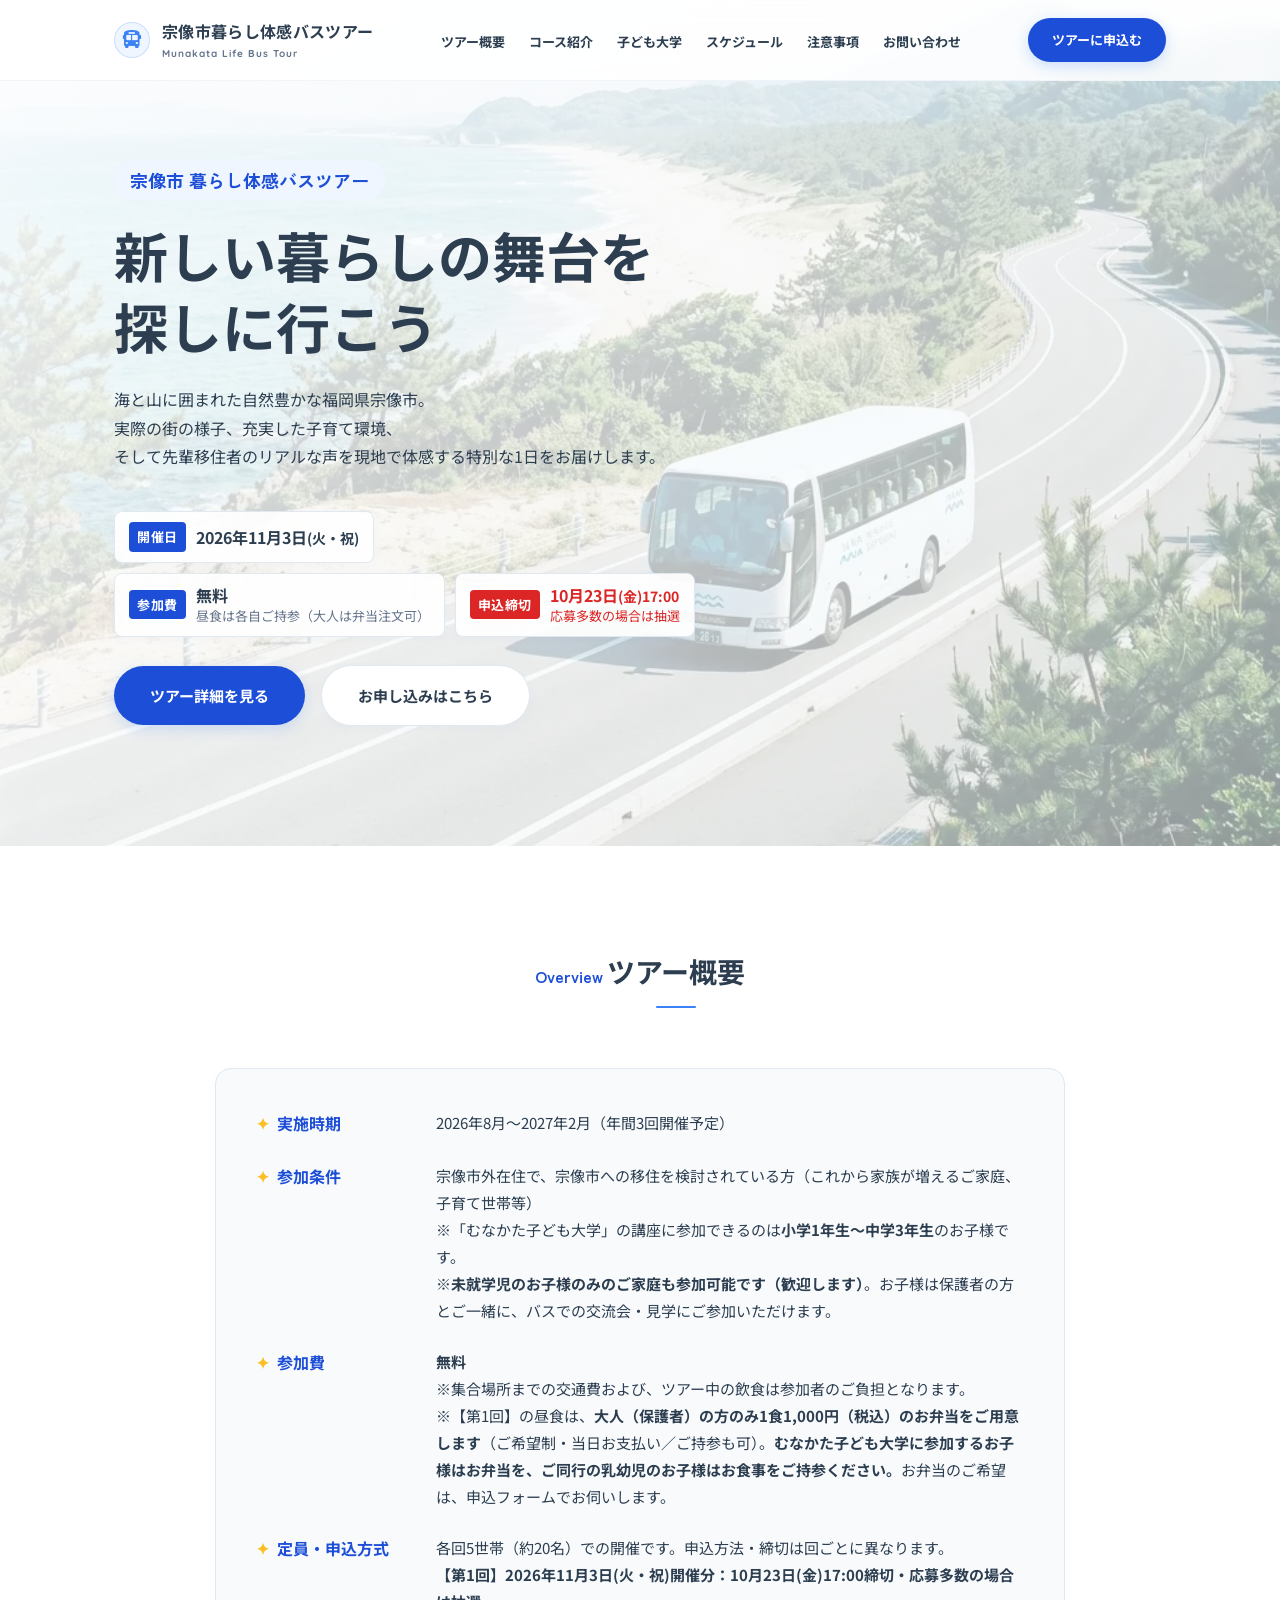
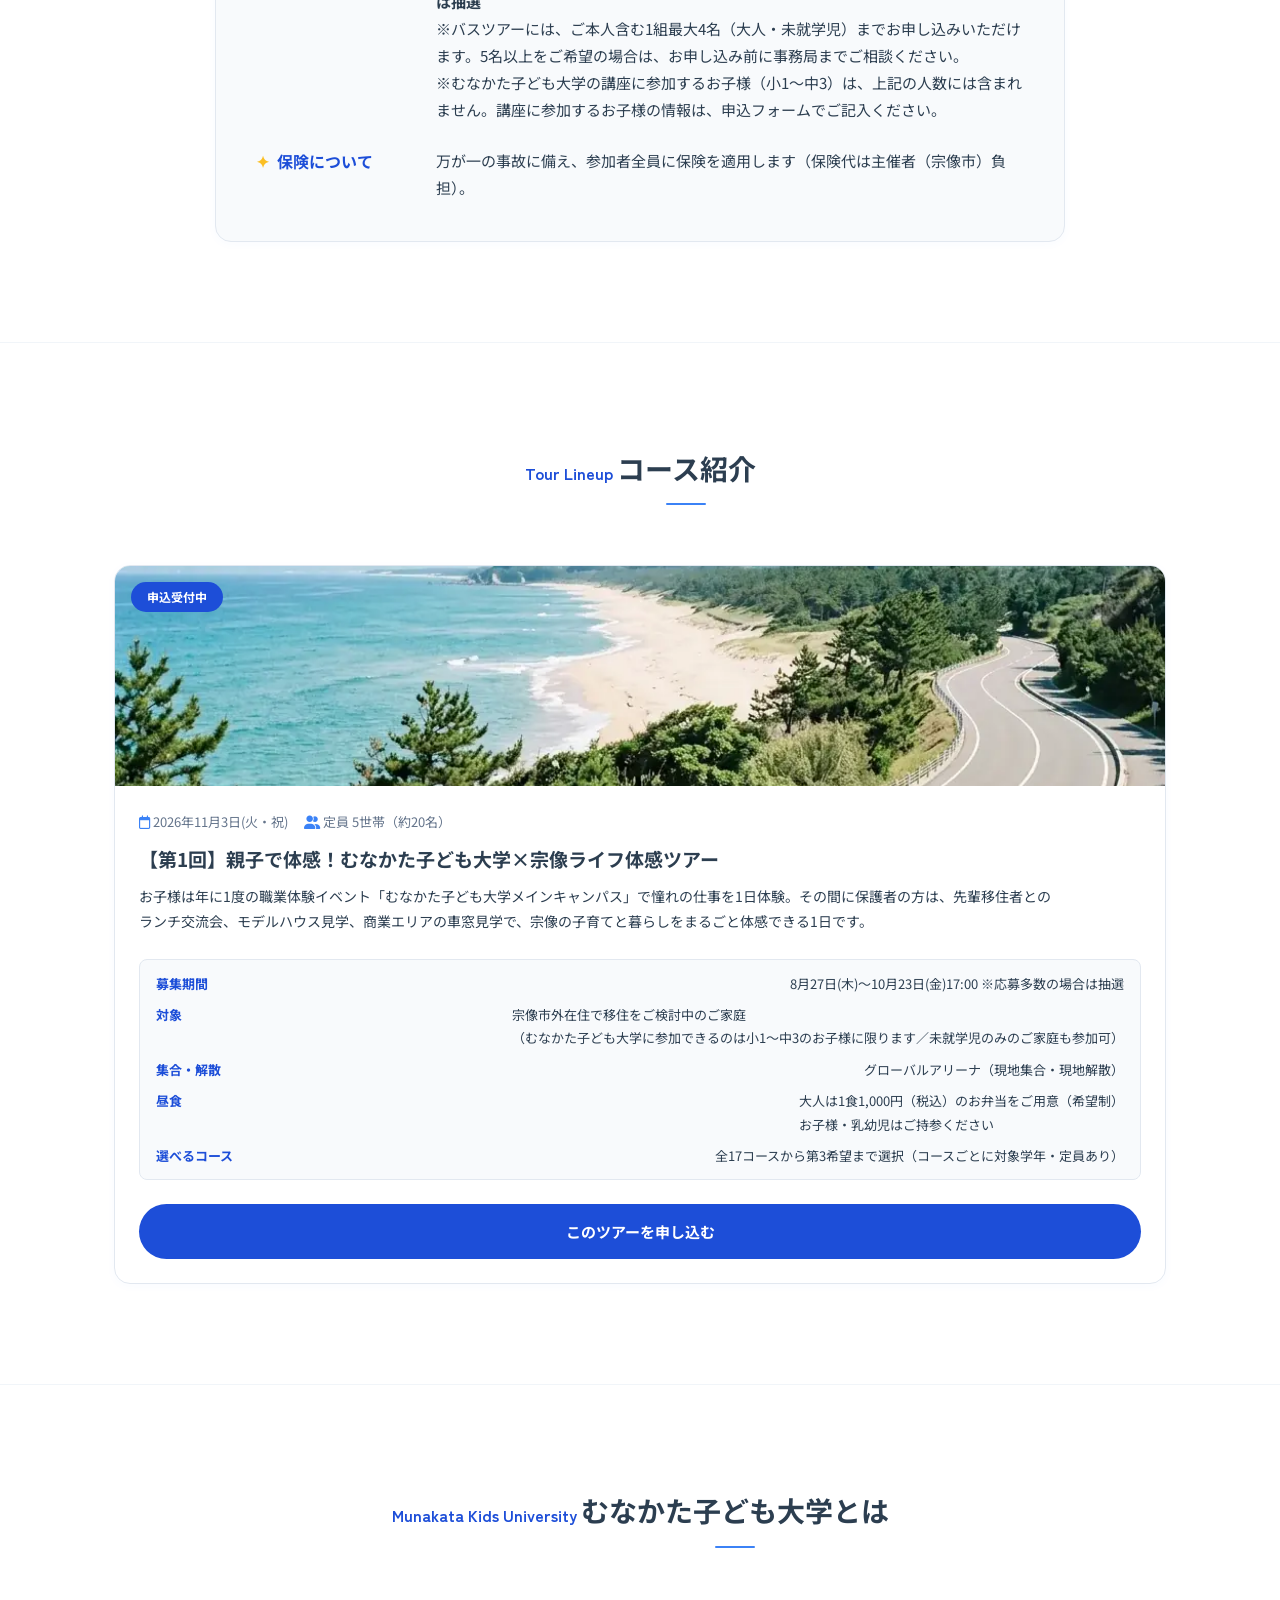
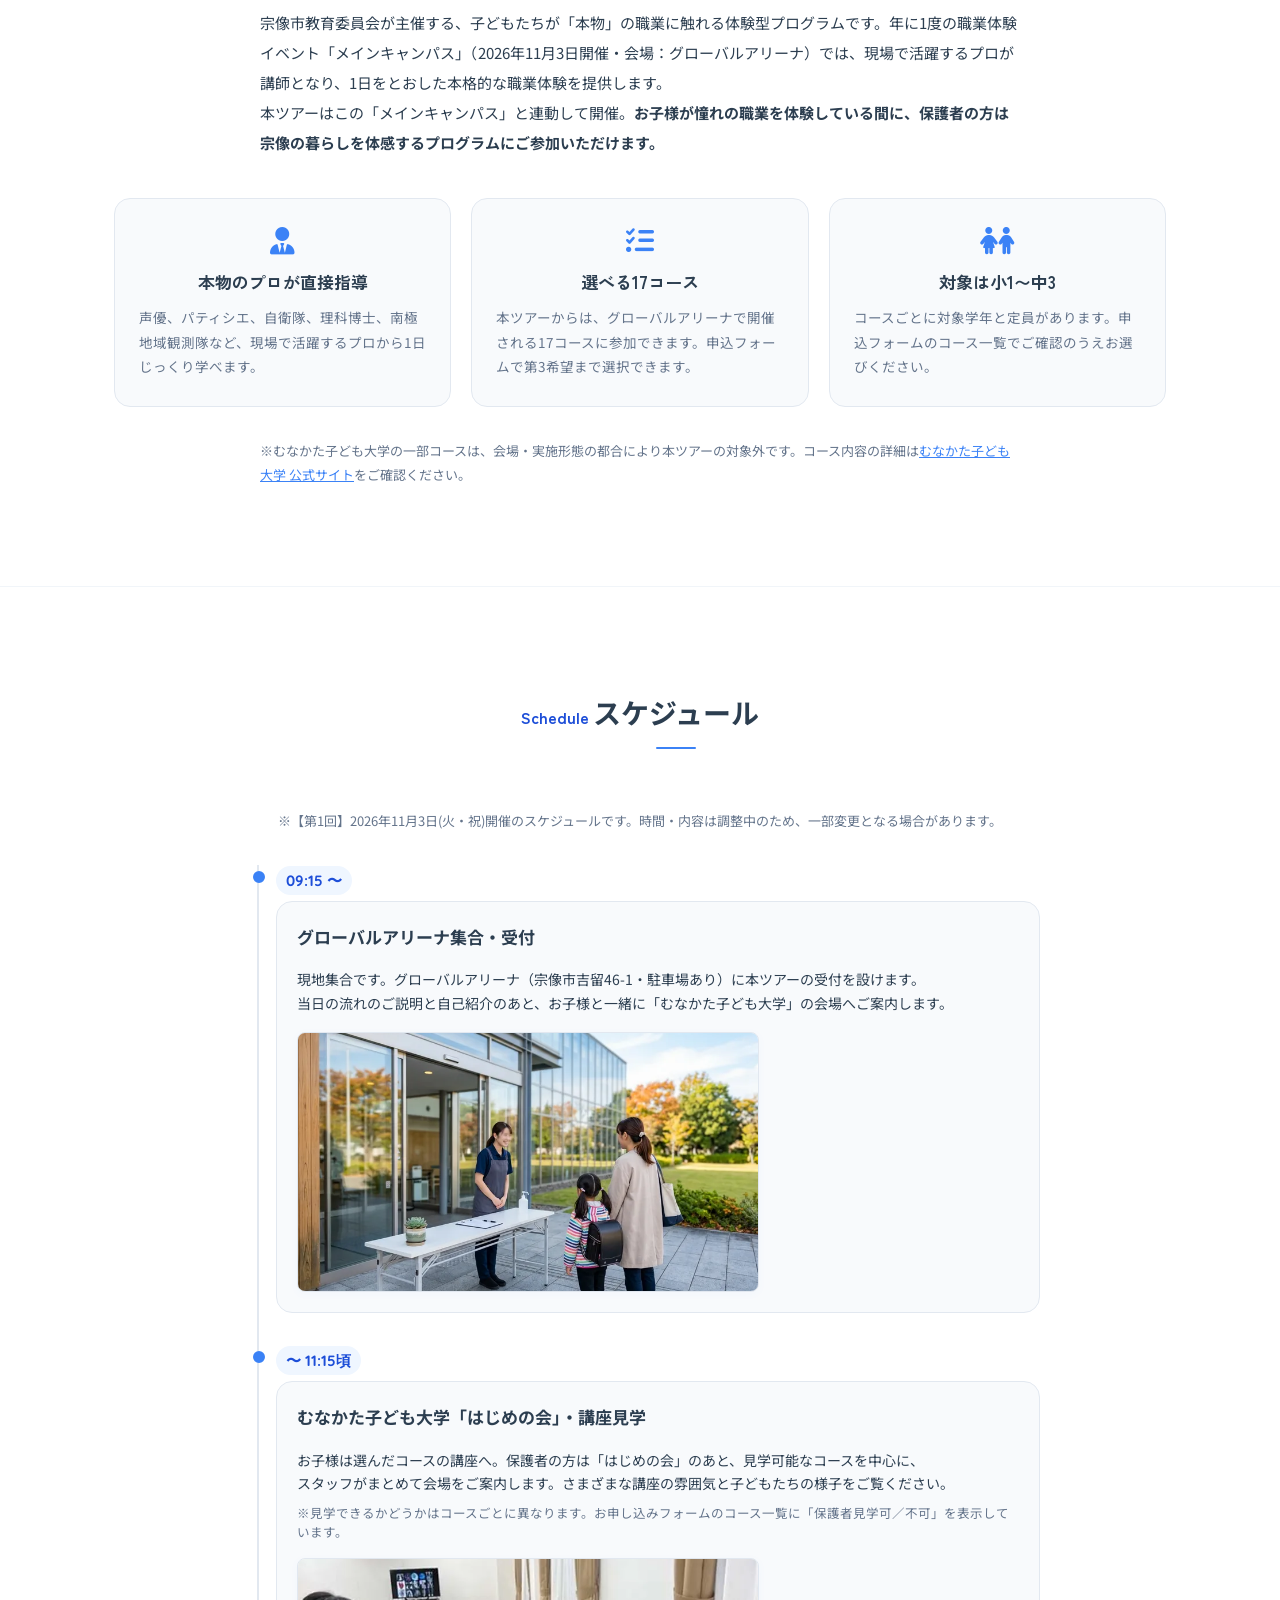
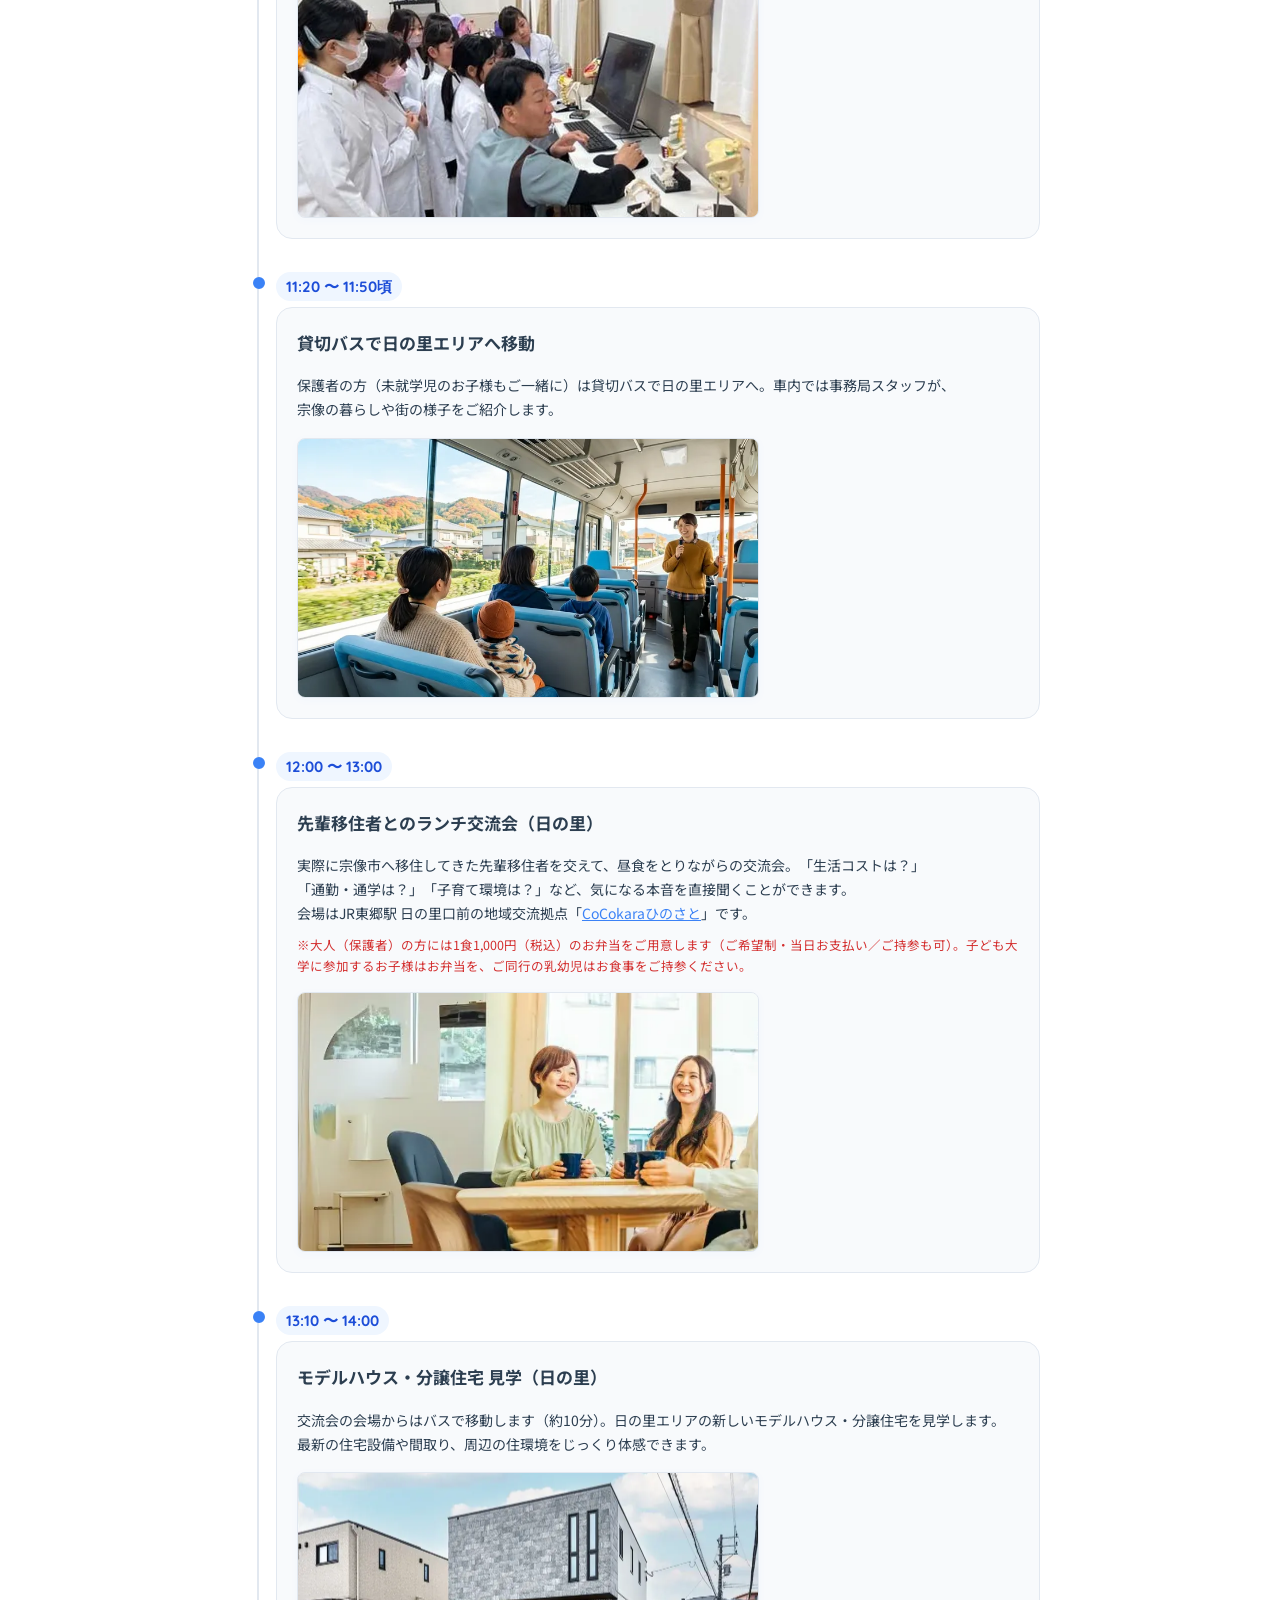
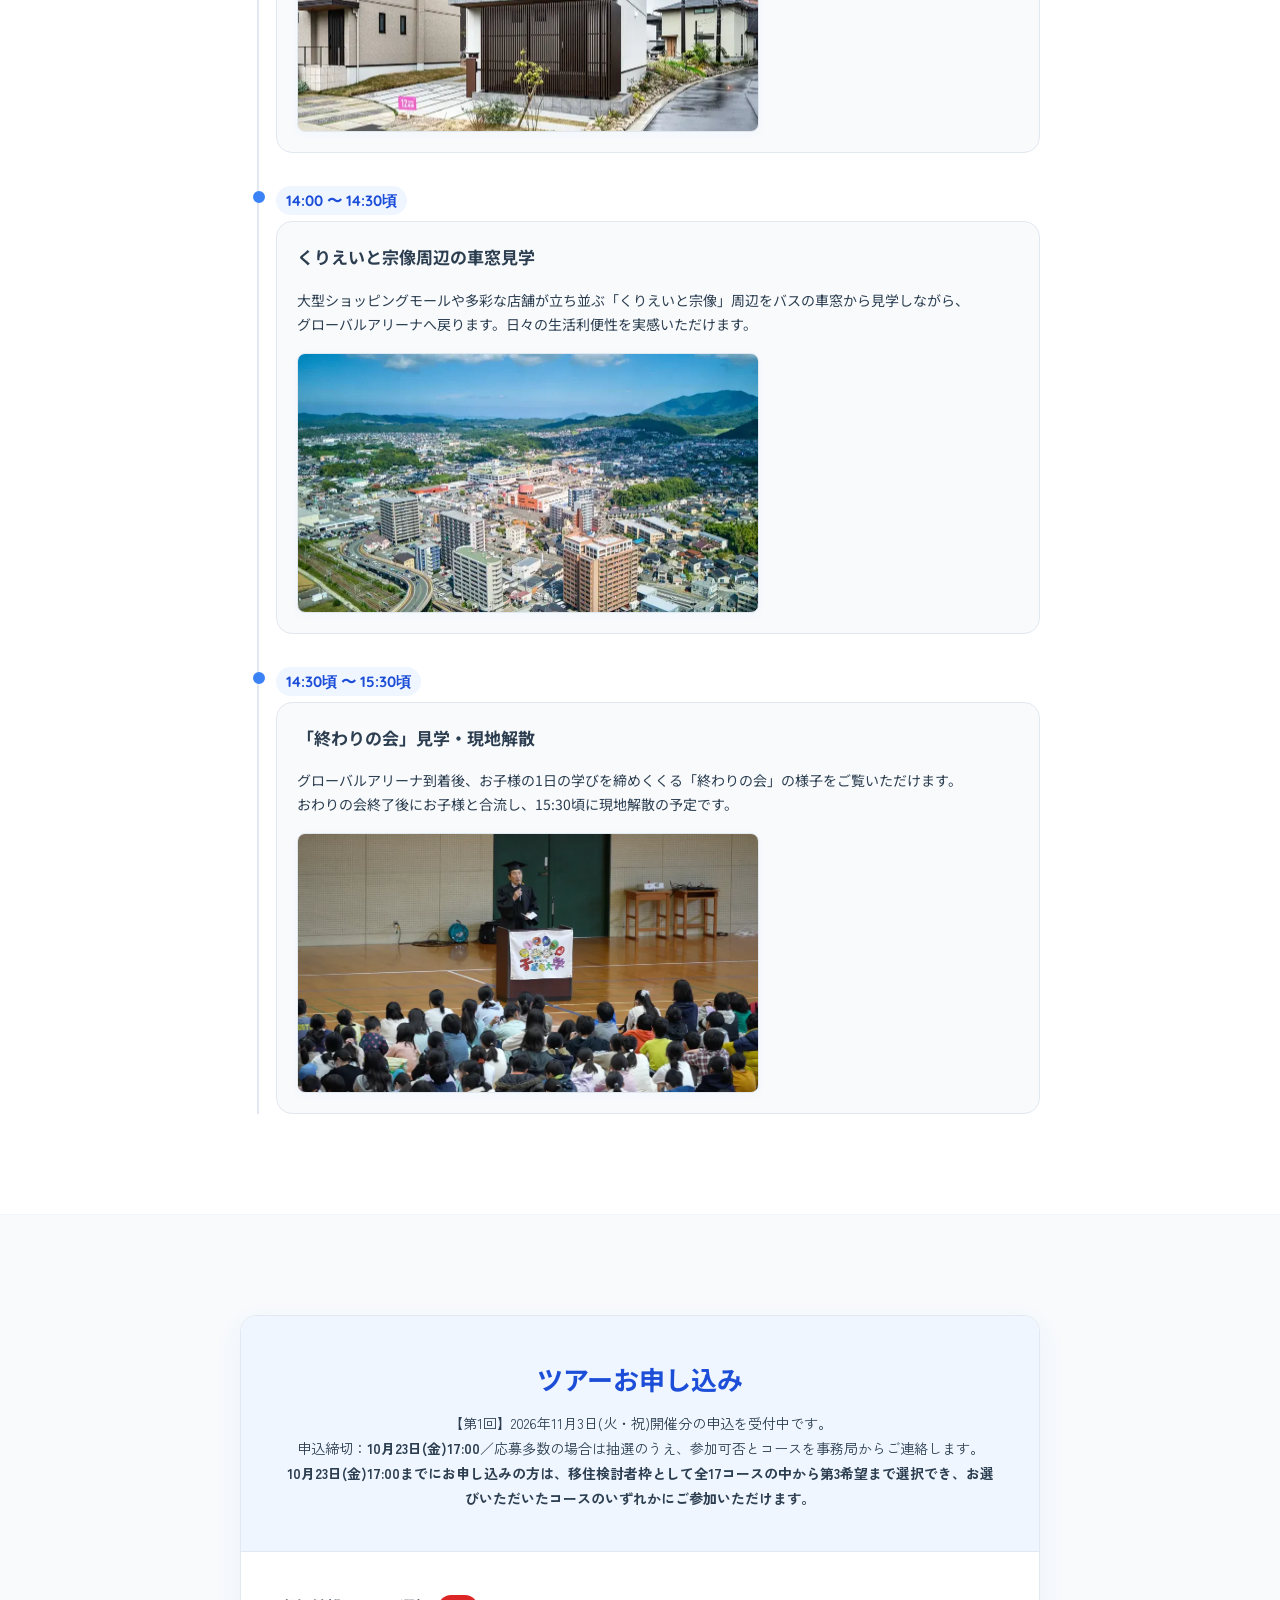
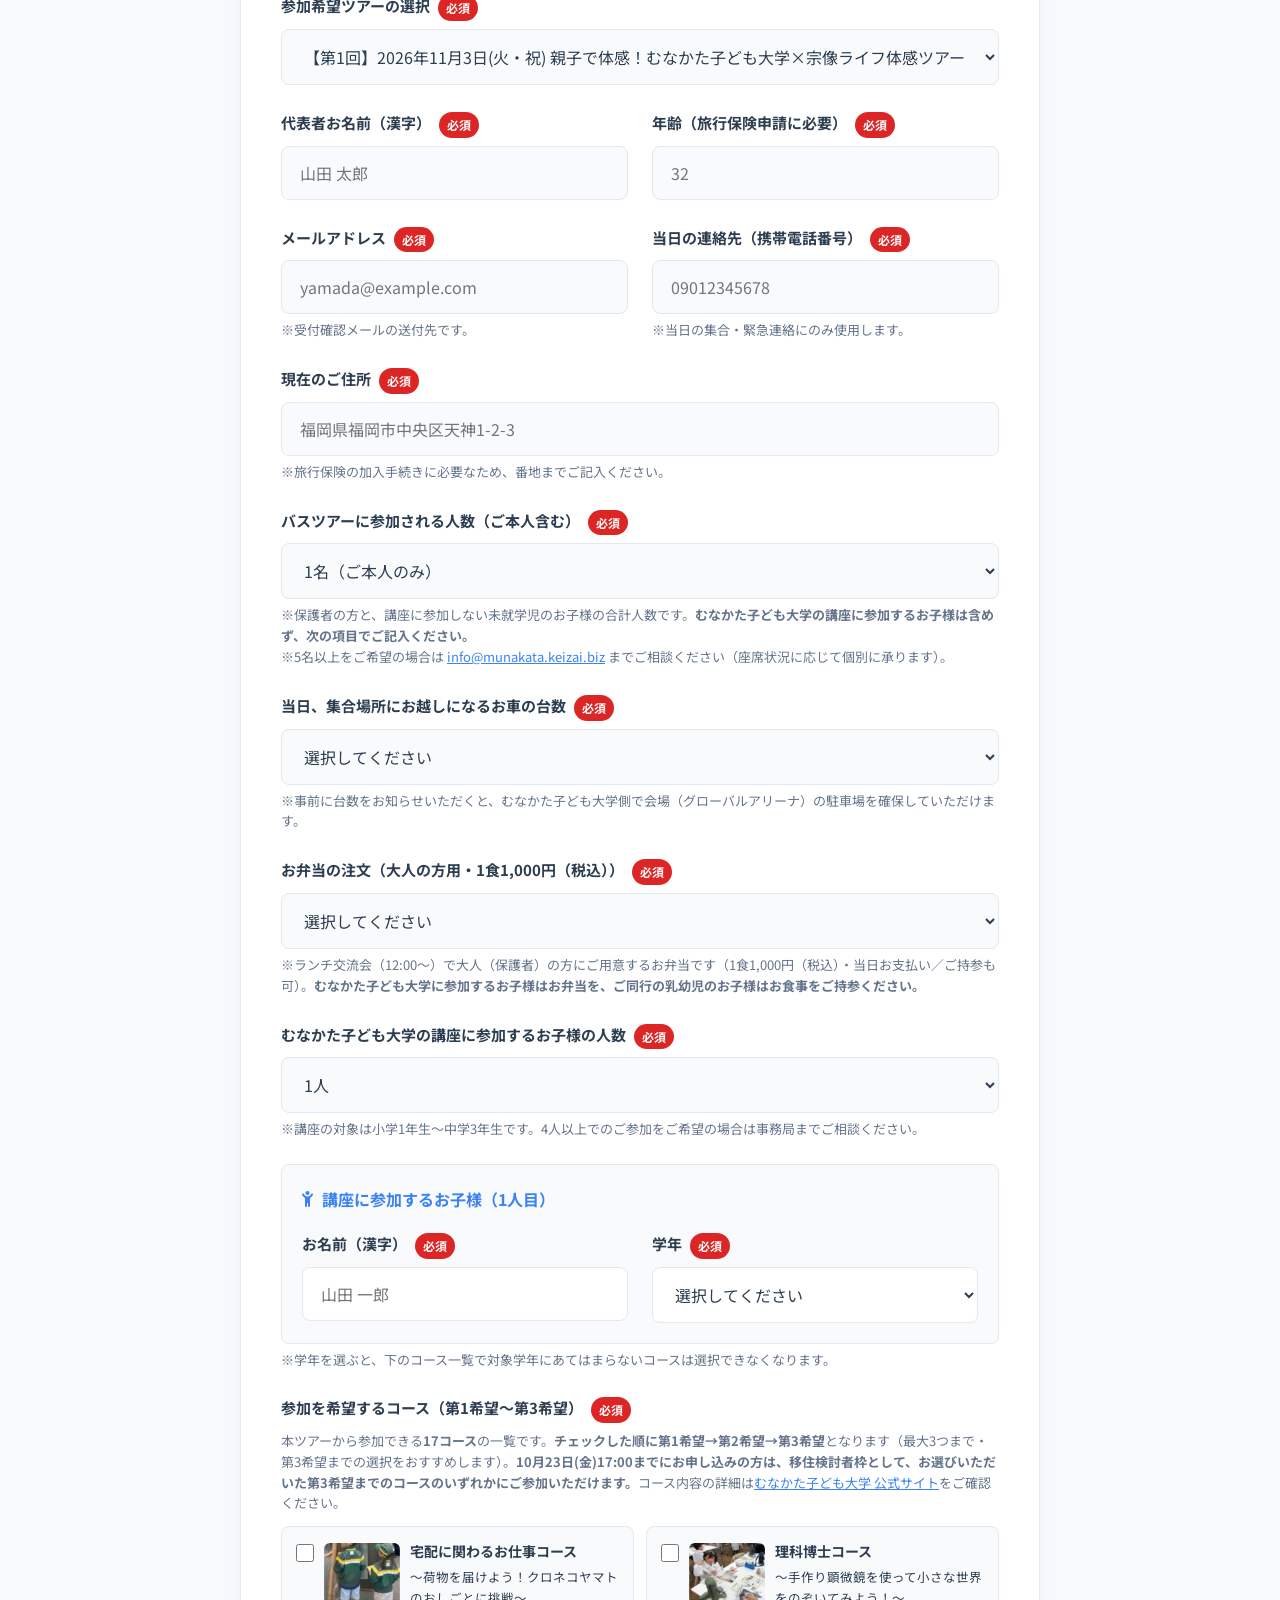
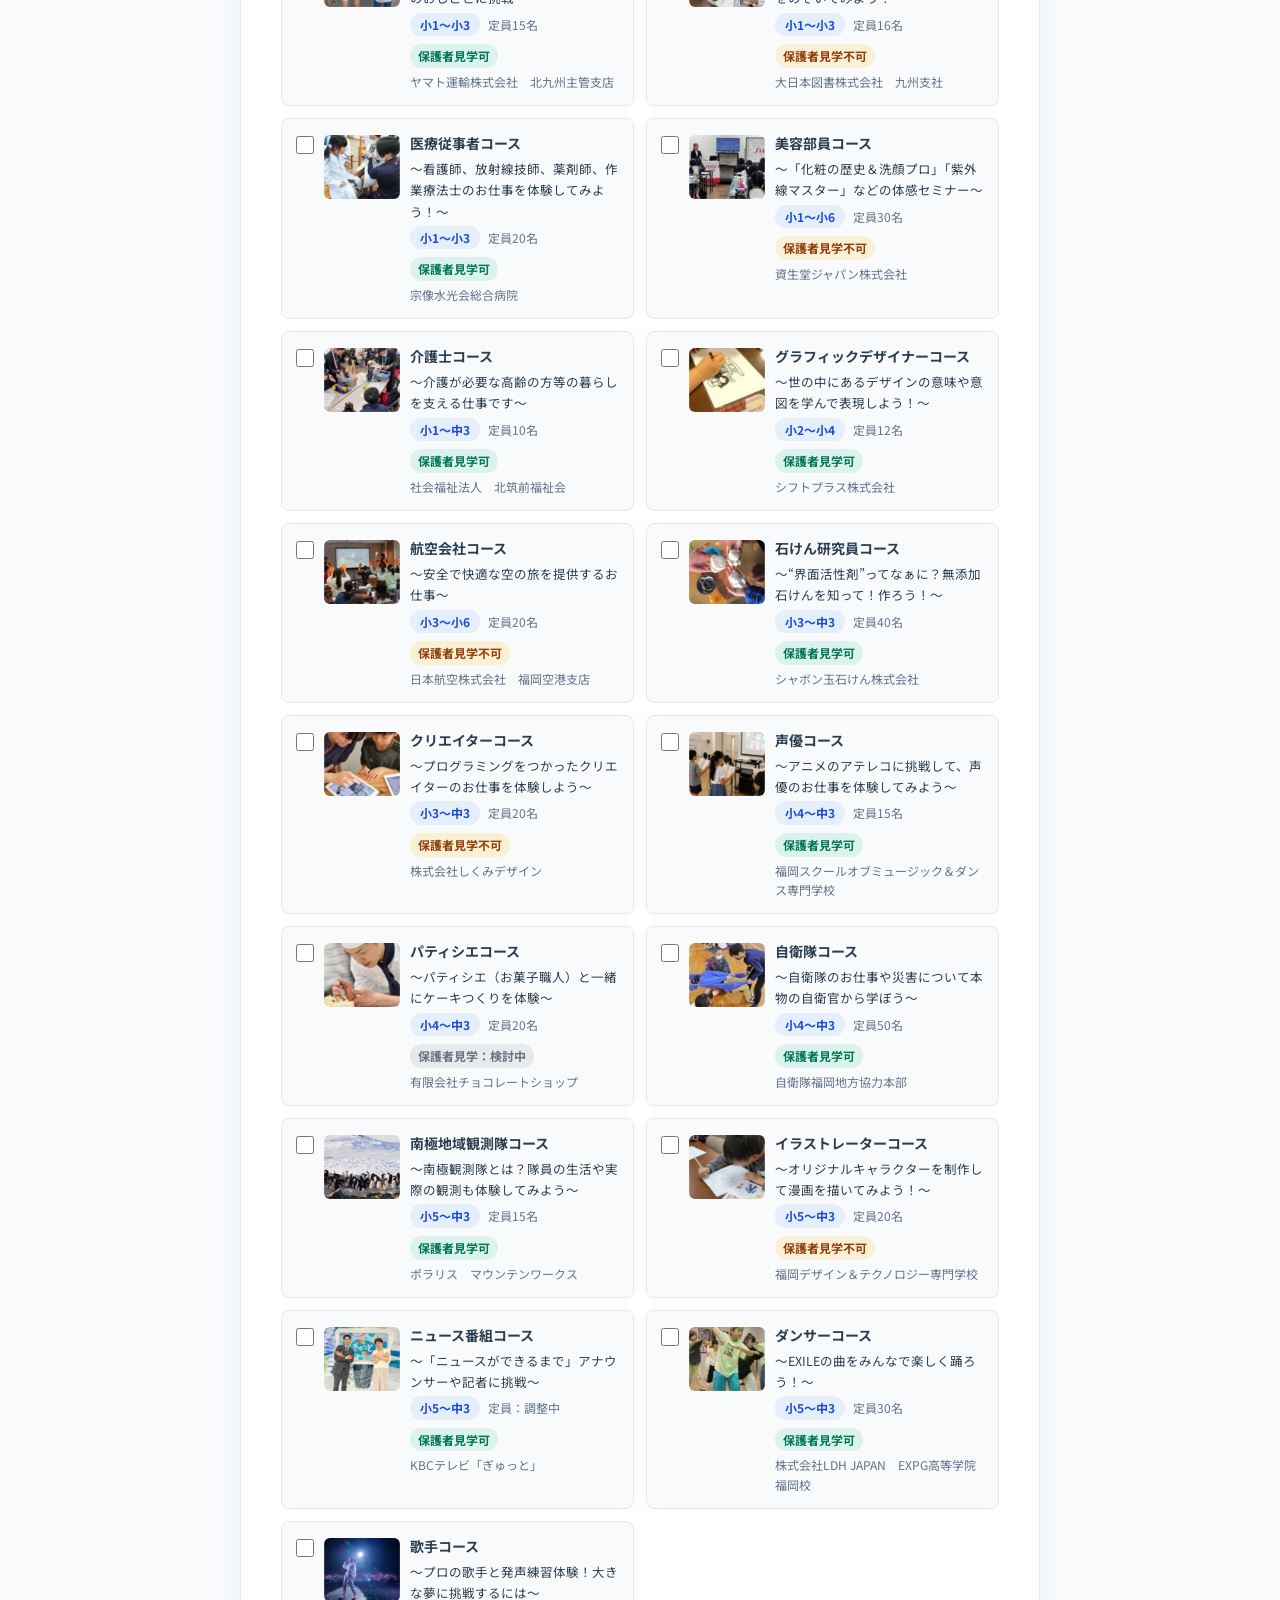
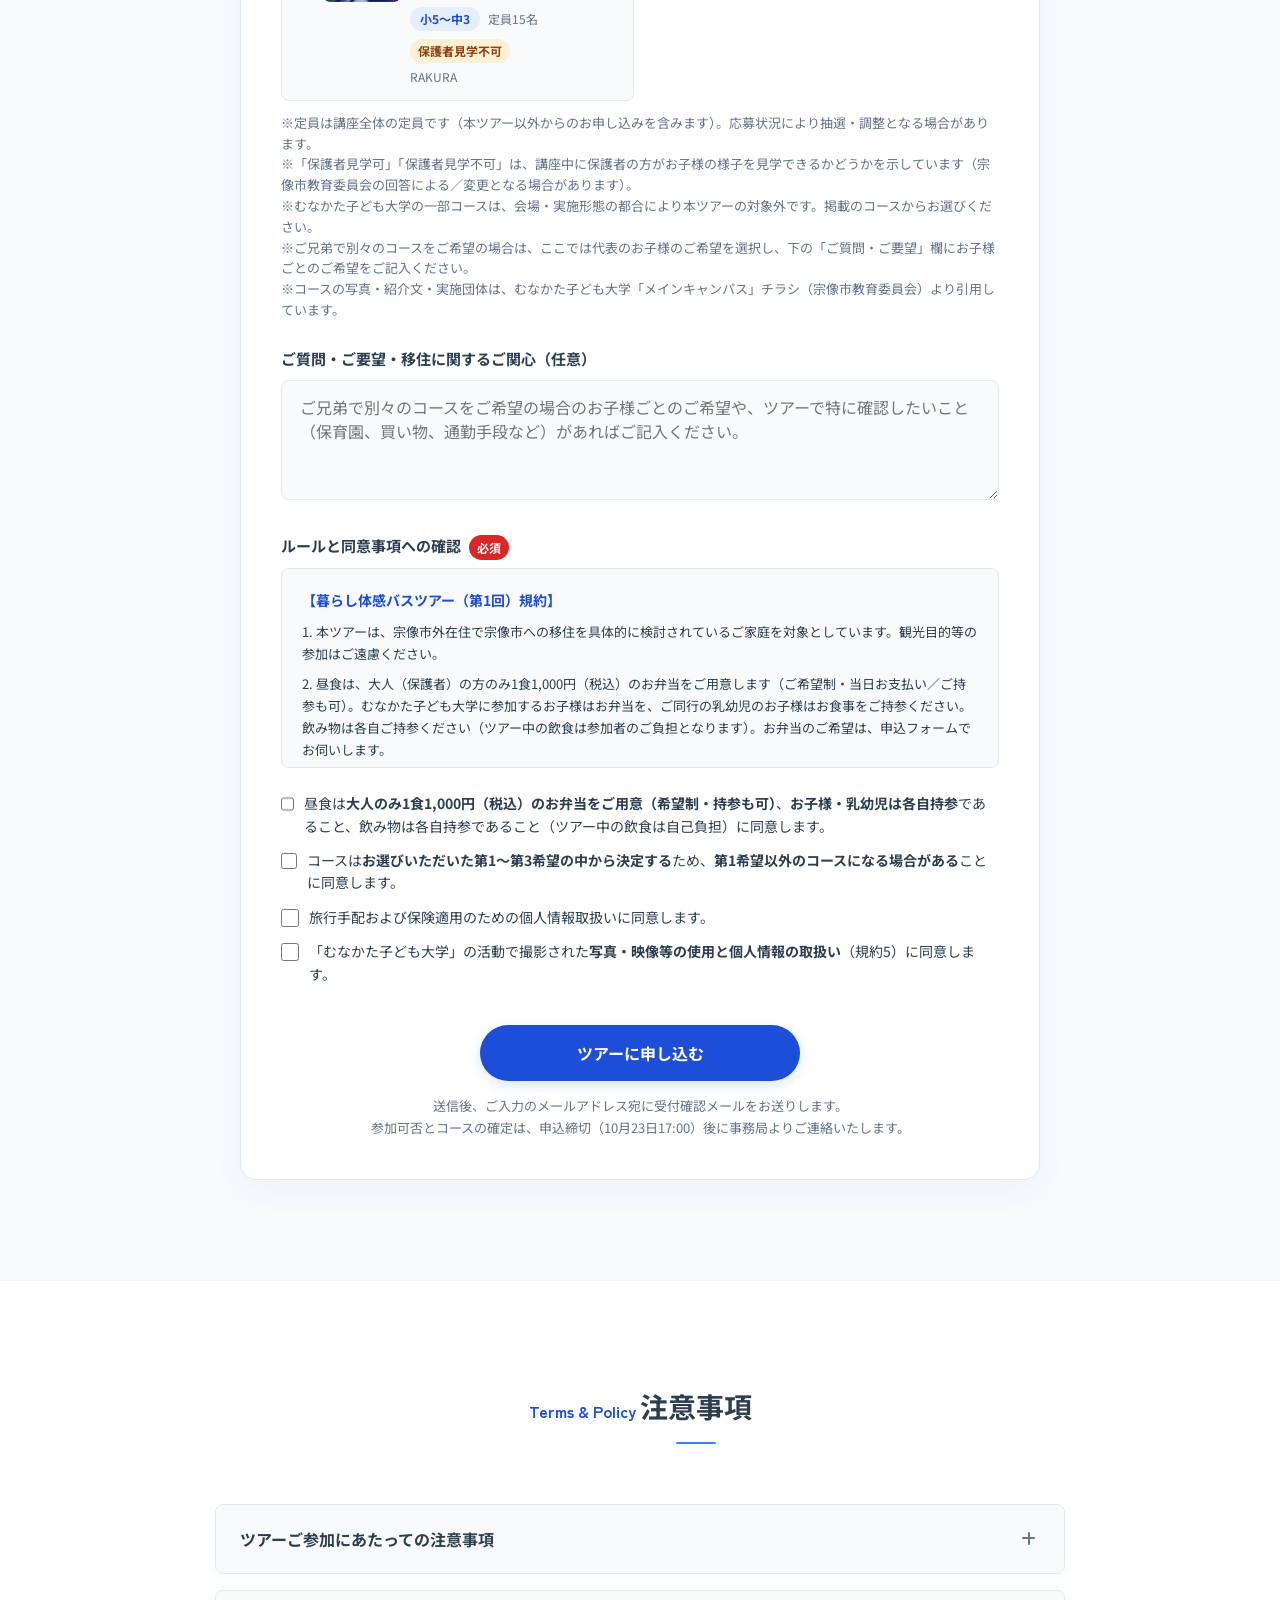
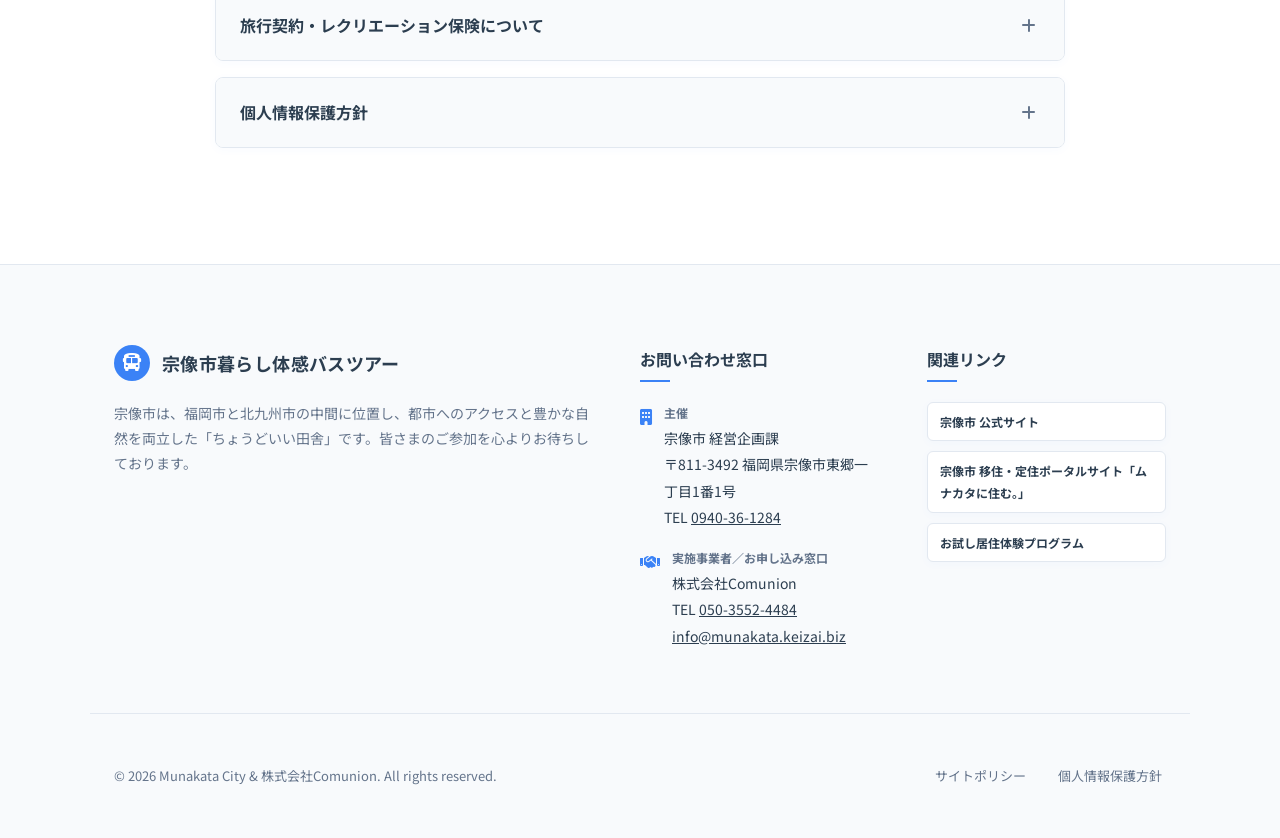
==== commit ac4b4b29: "fix: 定員表記をチラシに合わせ「5世帯（約20名）」に変更（市の最新チラシと突合） Co-Authored-By: Claude Opus 5.5 <noreply@anthropic.com>" ====
--- a/index.html
+++ b/index.html
@@ -215,7 +215,7 @@
           
           <dt>定員・申込方式</dt>
           <dd>
-            各回約20名での開催です。申込方法・締切は回ごとに異なります。<br>
+            各回5世帯（約20名）での開催です。申込方法・締切は回ごとに異なります。<br>
             <strong>【第1回】2026年11月3日(火・祝)開催分：10月23日(金)17:00締切・応募多数の場合は抽選</strong><br>
             ※バスツアーには、ご本人含む1組最大4名（大人・未就学児）までお申し込みいただけます。5名以上をご希望の場合は、お申し込み前に事務局までご相談ください。<br>
             ※むなかた子ども大学の講座に参加するお子様（小1〜中3）は、上記の人数には含まれません。講座に参加するお子様の情報は、申込フォームでご記入ください。
@@ -249,7 +249,7 @@
           <div class="tour-card-body">
             <div class="tour-card-meta">
               <span><i class="fa-regular fa-calendar"></i> 2026年11月3日(火・祝)</span>
-              <span><i class="fa-solid fa-user-group"></i> 定員 約20名</span>
+              <span><i class="fa-solid fa-user-group"></i> 定員 5世帯<span style="white-space:nowrap">（約20名）</span></span>
             </div>
             <h3 class="tour-card-title"><span class="phrase">【第1回】親子で体感！</span><span class="phrase">むなかた子ども大学×</span><span class="phrase">宗像ライフ体感ツアー</span></h3>
             <p class="tour-card-desc">
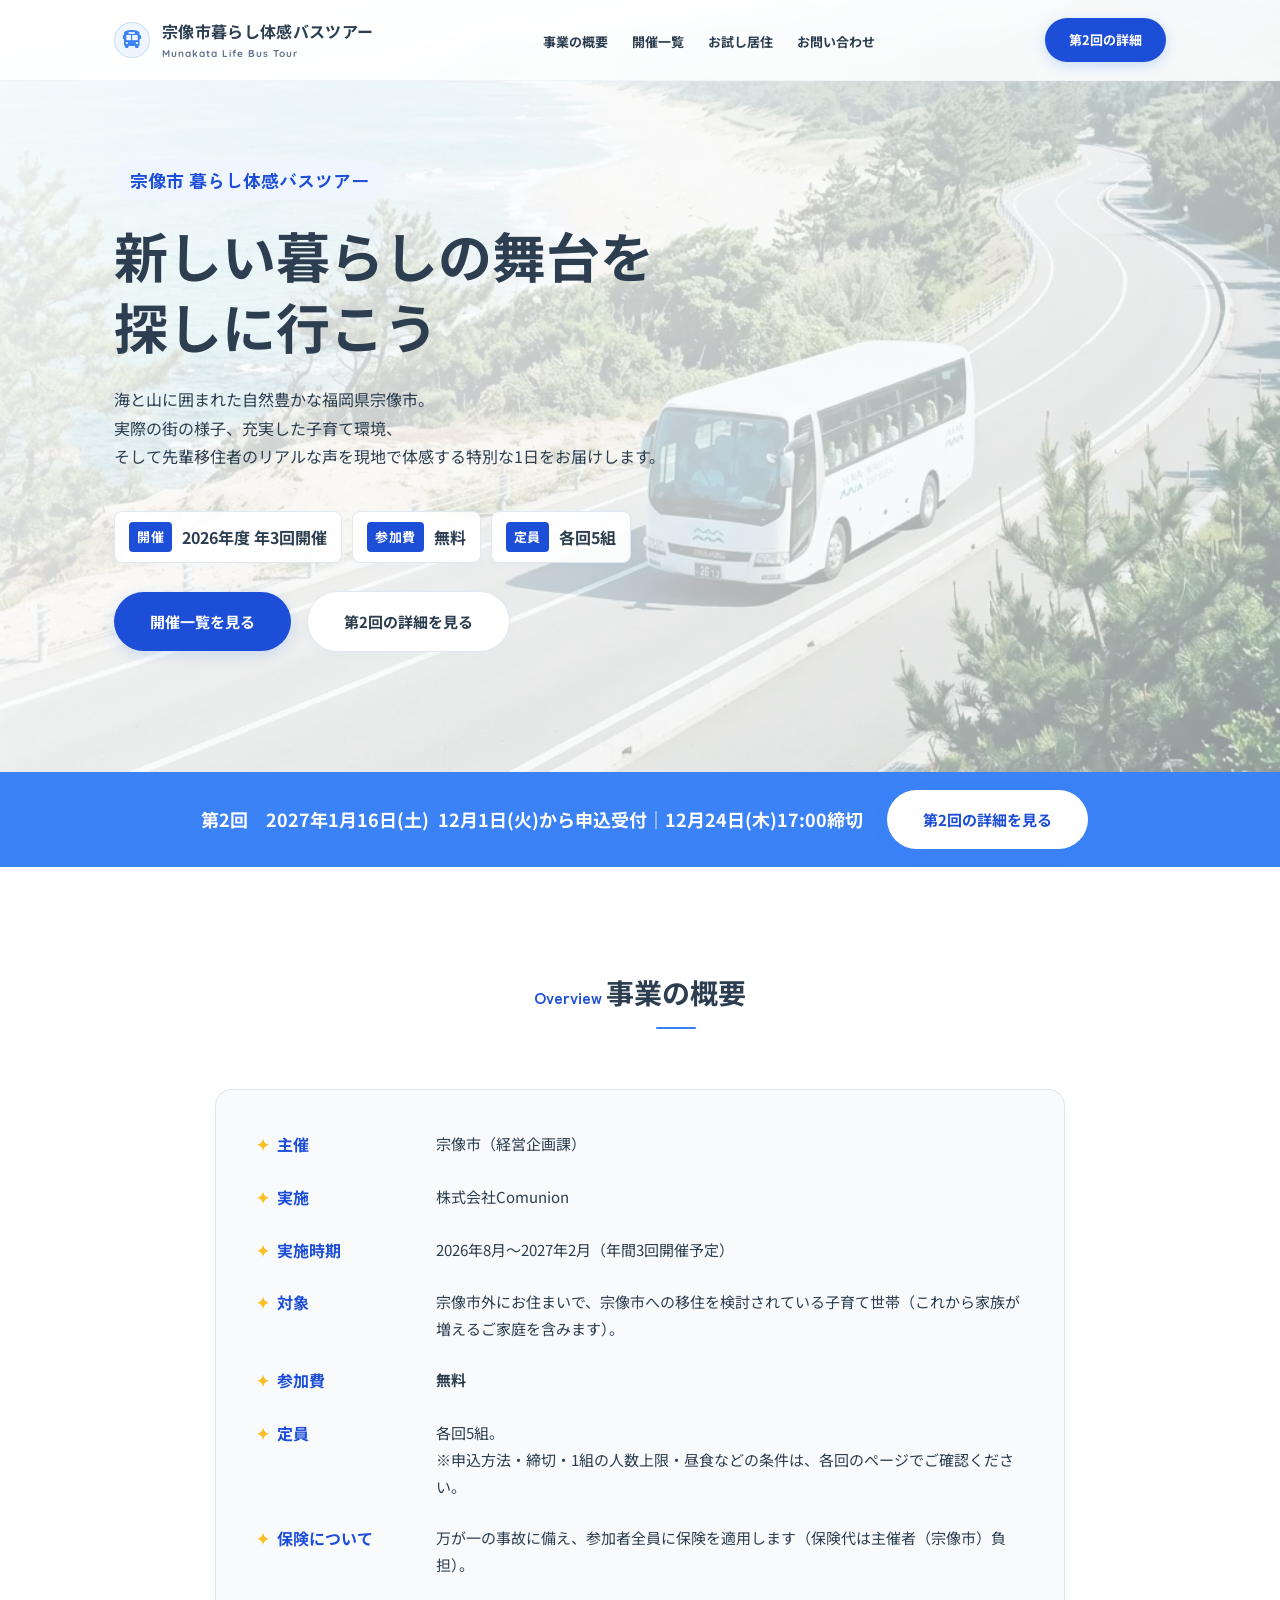
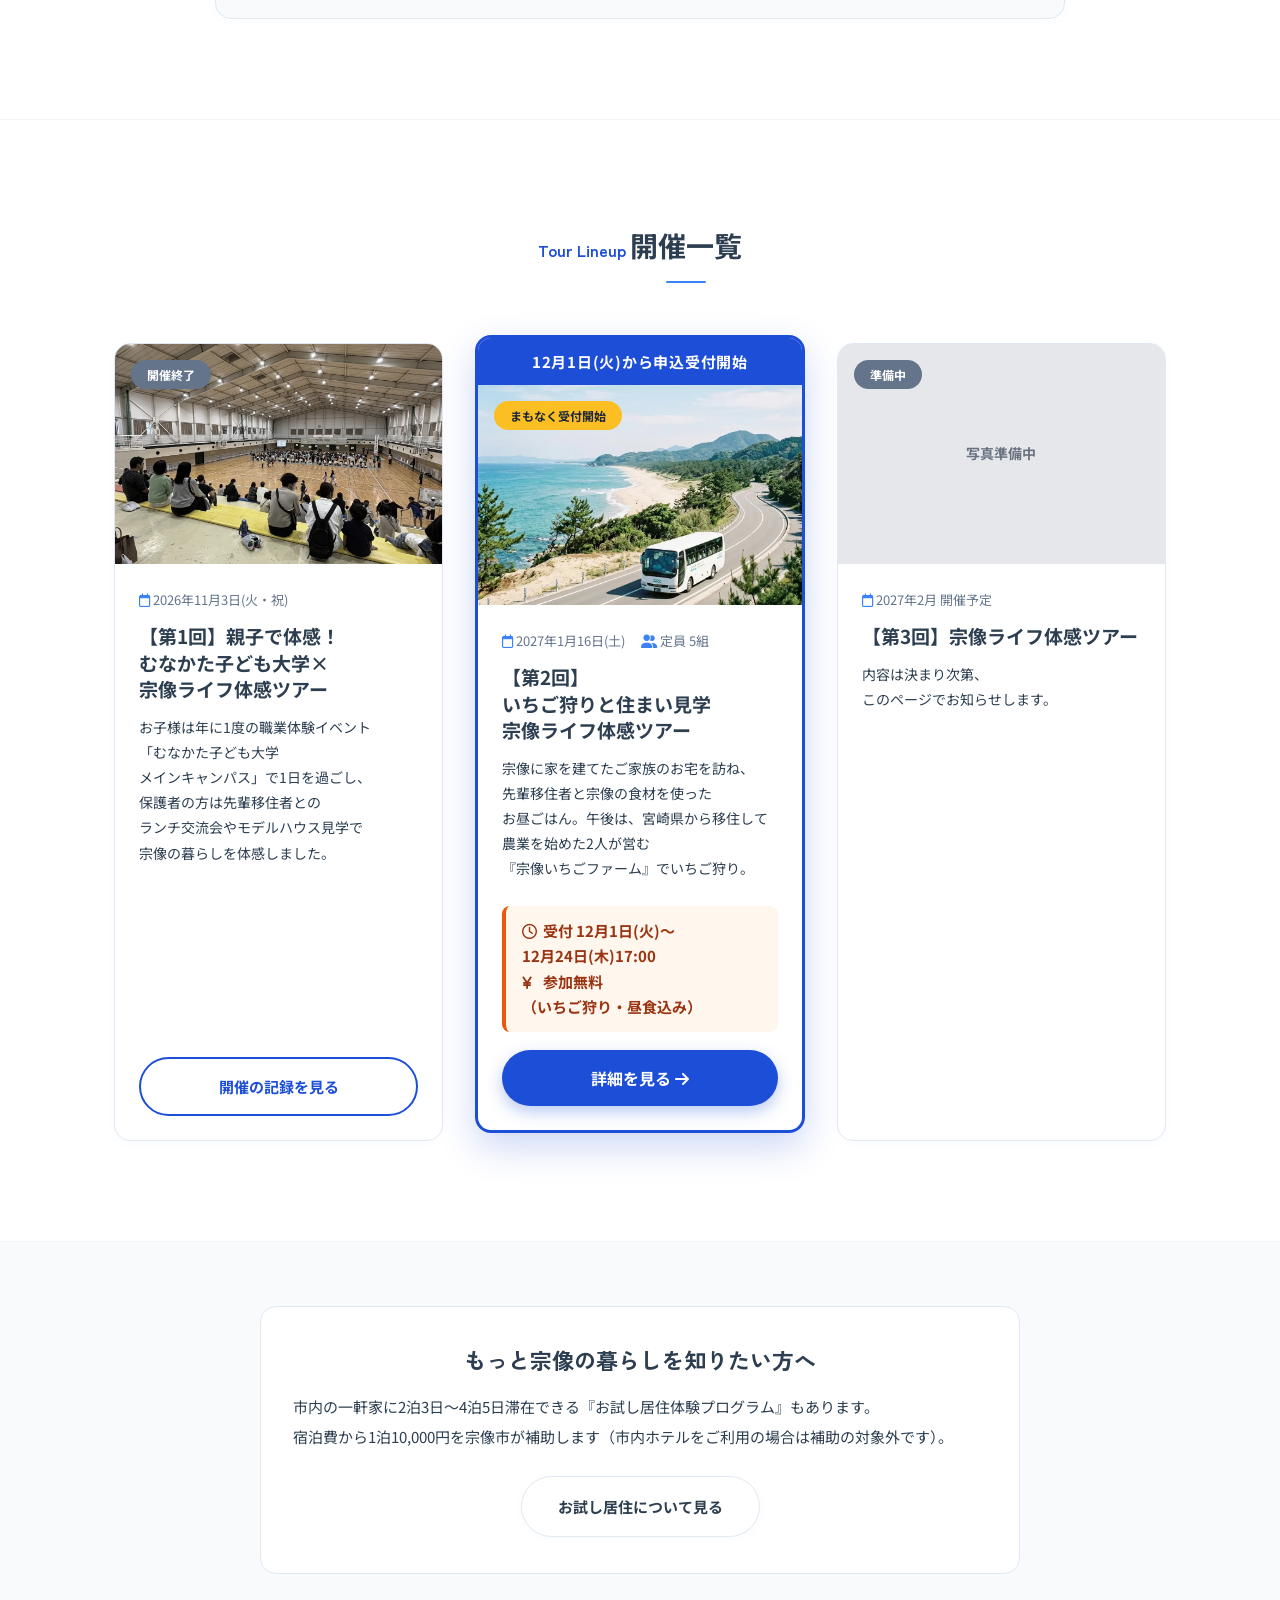
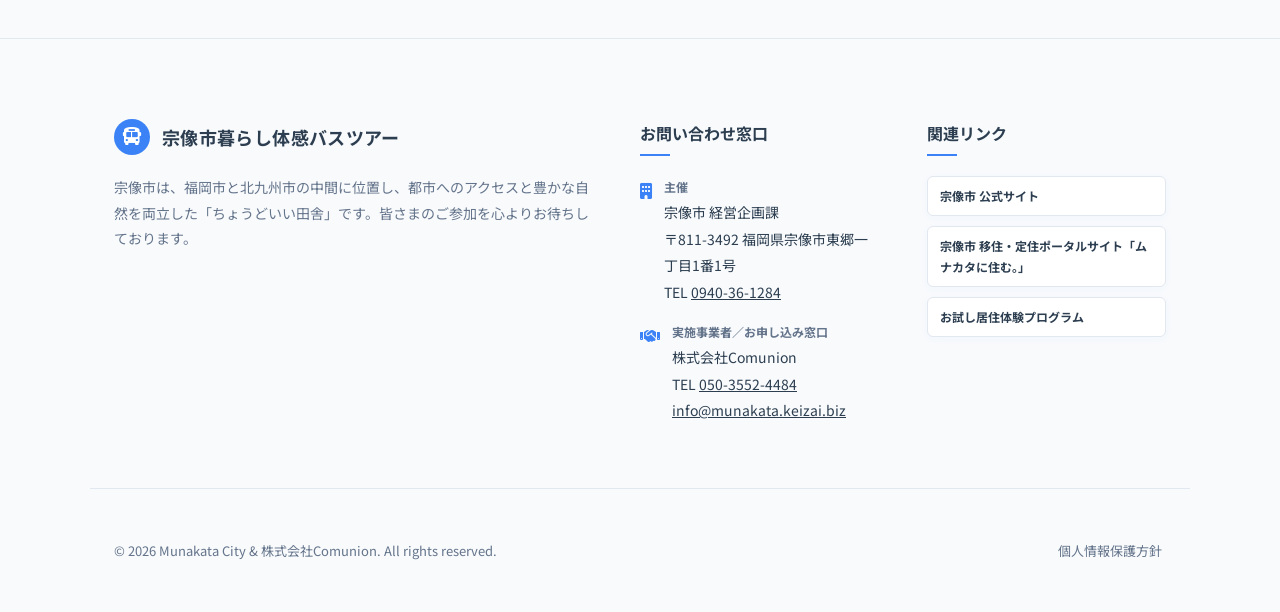
==== commit 92160d94: "サイトを3ページ構成に変更（トップ＝事業全体／第1回 開催の記録／第2回 募集） - トップ：事業の概要と開催一覧（第1回 開催終了・第2回 12/1受付開始予定を強調・第3回 準備中）、お試し居住の" ====
--- a/index.html
+++ b/index.html
@@ -14,9 +14,9 @@
 
     gtag('config', 'G-R87EMJB9LG');
   </script>
-  <title>宗像市暮らし体感バスツアー 特設サイト｜第1回 11/3(火・祝)開催・申込受付中</title>
-  <meta name="description" content="2026年11月3日(火・祝)開催「第1回 宗像市暮らし体感バスツアー」の申込受付中（10月23日(金)17:00締切・応募多数の場合は抽選）。むなかた子ども大学メインキャンパスと連動し、お子様は憧れの職業体験へ、保護者の方は先輩移住者との交流会・モデルハウス見学へ。参加無料。">
-  <meta name="keywords" content="宗像市,移住,定住,バスツアー,暮らし体験,お試し居住,福岡県,移住支援,子育て世帯,むなかた子ども大学,職業体験,グローバルアリーナ">
+  <title>宗像市暮らし体感バスツアー 特設サイト｜2026年度 年3回開催・参加無料・第2回 1/16(土)開催・12/1(火)受付開始</title>
+  <meta name="description" content="宗像市への移住を検討中の子育て世帯向け「宗像市暮らし体感バスツアー」（参加無料・各回5組・2026年度に年3回開催）。第2回は2027年1月16日(土)、12月24日(木)17:00まで参加者を募集中。第1回（11月3日）の開催記録も掲載しています。">
+  <meta name="keywords" content="宗像市,移住,定住,バスツアー,暮らし体験,お試し居住,福岡県,移住支援,子育て世帯">
 
   <!-- Google Search Console 所有権確認（削除しないこと） -->
   <meta name="google-site-verification" content="DGMNTymvuTn0f_TJwOeBjIIE_rzc1Gw_IszMWSff6IQ">
@@ -27,68 +27,14 @@
   <!-- OGP / SNS Share -->
   <meta property="og:type" content="website">
   <meta property="og:site_name" content="宗像市暮らし体感バスツアー">
-  <meta property="og:title" content="宗像市暮らし体感バスツアー 特設サイト｜第1回 11/3(火・祝)開催・申込受付中">
-  <meta property="og:description" content="お子様は「むなかた子ども大学」で職業体験、保護者の方は先輩移住者との交流会やモデルハウス見学へ。親子で宗像の暮らしを体感する1日。参加無料・申込締切10月23日(金)17:00。">
+  <meta property="og:title" content="宗像市暮らし体感バスツアー 特設サイト｜2026年度 年3回開催・参加無料・第2回 1/16(土)開催・12/1(火)受付開始">
+  <meta property="og:description" content="宗像市への移住を検討中の子育て世帯向け「宗像市暮らし体感バスツアー」（参加無料・各回5組・2026年度に年3回開催）。第2回は2027年1月16日(土)、12月24日(木)17:00まで参加者を募集中。第1回（11月3日）の開催記録も掲載しています。">
   <meta property="og:url" content="https://iju-tour.munakatashi-otameshi-kyojyu.com/">
   <meta property="og:image" content="https://iju-tour.munakatashi-otameshi-kyojyu.com/assets/ogp.jpg">
   <meta property="og:image:width" content="1200">
   <meta property="og:image:height" content="630">
   <meta property="og:locale" content="ja_JP">
   <meta name="twitter:card" content="summary_large_image">
-  
-  <!-- 構造化データ (JSON-LD) -->
-  <script type="application/ld+json">
-  {
-    "@context": "https://schema.org",
-    "@type": "Event",
-    "name": "【第1回】親子で体感！むなかた子ども大学×宗像ライフ体感ツアー",
-    "description": "福岡県宗像市への移住をご検討中のファミリー向け体感ツアー。お子様は「むなかた子ども大学 メインキャンパス」で1日職業体験、保護者の方は先輩移住者とのランチ交流会・モデルハウス見学・商業エリアの見学で宗像の暮らしを体感できます。参加無料・定員約20名・応募多数の場合は抽選。",
-    "url": "https://iju-tour.munakatashi-otameshi-kyojyu.com/",
-    "image": "https://iju-tour.munakatashi-otameshi-kyojyu.com/assets/ogp.jpg",
-    "startDate": "2026-11-03T09:15+09:00",
-    "endDate": "2026-11-03T15:30+09:00",
-    "eventStatus": "https://schema.org/EventScheduled",
-    "eventAttendanceMode": "https://schema.org/OfflineEventAttendanceMode",
-    "inLanguage": "ja",
-    "maximumAttendeeCapacity": 20,
-    "isAccessibleForFree": true,
-    "location": {
-      "@type": "Place",
-      "name": "グローバルアリーナ（集合場所）",
-      "address": {
-        "@type": "PostalAddress",
-        "addressCountry": "JP",
-        "postalCode": "811-4153",
-        "addressRegion": "福岡県",
-        "addressLocality": "宗像市",
-        "streetAddress": "吉留46-1"
-      }
-    },
-    "organizer": [
-      {
-        "@type": "GovernmentOrganization",
-        "name": "福岡県宗像市",
-        "url": "https://www.city.munakata.lg.jp/"
-      },
-      {
-        "@type": "Organization",
-        "name": "株式会社Comunion",
-        "url": "https://comunion.jp"
-      }
-    ],
-    "offers": {
-      "@type": "Offer",
-      "name": "参加申込（無料）",
-      "price": "0",
-      "priceCurrency": "JPY",
-      "availability": "https://schema.org/InStock",
-      "url": "https://iju-tour.munakatashi-otameshi-kyojyu.com/#booking",
-      "validFrom": "2026-08-27T00:00+09:00",
-      "validThrough": "2026-10-23T17:00+09:00"
-    }
-  }
-  </script>
-
 
   <script type="application/ld+json">
   {
@@ -105,17 +51,13 @@
   <link rel="apple-touch-icon" href="assets/apple-touch-icon.png">
   <meta name="theme-color" content="#3b82f6">
 
-  <!-- ファーストビュー背景画像の先読み（表示速度改善） -->
-  <link rel="preload" as="image" href="assets/hero_munakata.webp" type="image/webp" fetchpriority="high">
-
   <!-- CSS -->
-  <link rel="stylesheet" href="style.css?v=1.1.0">
-  
+  <link rel="stylesheet" href="style.css?v=1.3.0">
+
   <!-- FontAwesome for Icons -->
   <link rel="stylesheet" href="https://cdnjs.cloudflare.com/ajax/libs/font-awesome/6.4.0/css/all.min.css">
 </head>
 <body>
-
   <!-- Header -->
   <header class="header">
     <div class="container header-container">
@@ -126,20 +68,17 @@
           <span class="logo-sub">Munakata Life Bus Tour</span>
         </div>
       </a>
-      
+
       <nav class="nav" id="nav">
         <ul class="nav-list">
-          <li><a href="#about" class="nav-link">ツアー概要</a></li>
-          <li><a href="#tours" class="nav-link">コース紹介</a></li>
-          <li><a href="#kids-univ" class="nav-link">子ども大学</a></li>
-          <li><a href="#itinerary" class="nav-link">スケジュール</a></li>
-          <li><a href="#terms" class="nav-link">注意事項</a></li>
+          <li><a href="#about" class="nav-link">事業の概要</a></li>
+          <li><a href="#tours" class="nav-link">開催一覧</a></li>
+          <li><a href="#trial" class="nav-link">お試し居住</a></li>
           <li><a href="#contact" class="nav-link">お問い合わせ</a></li>
         </ul>
       </nav>
-      
-      <a href="#booking" class="header-cta"><span class="header-cta-long">ツアーに</span>申込む</a>
-      
+      <a href="tour2/" class="header-cta"><span class="header-cta-long">第2回の</span>詳細</a>
+
       <div class="menu-toggle" id="menuToggle">
         <span></span>
         <span></span>
@@ -162,27 +101,34 @@
           <span class="phrase">そして先輩移住者の</span><span class="phrase">リアルな声を現地で体感する</span><span class="phrase">特別な1日をお届けします。</span></span>
         </p>
 
-        <!-- 開催情報（意思決定に必要な事実をファーストビューに明示） -->
         <ul class="hero-facts">
           <li class="hero-fact">
-            <span class="hero-fact-label">開催日</span>
-            <span class="hero-fact-value">2026年11月3日<span class="hero-fact-dow">(火・祝)</span></span>
+            <span class="hero-fact-label">開催</span>
+            <span class="hero-fact-value">2026年度 年3回開催</span>
           </li>
           <li class="hero-fact">
             <span class="hero-fact-label">参加費</span>
-            <span class="hero-fact-value">無料<span class="hero-fact-note">昼食は各自ご持参（大人は弁当注文可）</span></span>
+            <span class="hero-fact-value">無料</span>
           </li>
-          <li class="hero-fact hero-fact-deadline">
-            <span class="hero-fact-label">申込締切</span>
-            <span class="hero-fact-value">10月23日<span class="hero-fact-dow">(金)17:00</span><span class="hero-fact-note">応募多数の場合は抽選</span></span>
+          <li class="hero-fact">
+            <span class="hero-fact-label">定員</span>
+            <span class="hero-fact-value">各回5組</span>
           </li>
         </ul>
 
         <div class="hero-actions">
-          <a href="#tours" class="btn btn-primary">ツアー詳細を見る</a>
-          <a href="#booking" class="btn btn-secondary">お申し込みはこちら</a>
-        </div>
-      </div>
+          <a href="#tours" class="btn btn-primary">開催一覧を見る</a>
+          <a href="tour2/" class="btn btn-secondary">第2回の詳細を見る</a>
+        </div>
+      </div>
+    </div>
+  </section>
+
+  <!-- 第2回の告知帯 -->
+  <section class="announce-band" aria-label="第2回の参加者募集">
+    <div class="container announce-inner">
+      <p class="announce-text"><span class="phrase">第2回　</span><span class="phrase">2027年1月16日(土)　</span><span class="phrase">12月1日(火)から申込受付</span><span class="announce-sep" aria-hidden="true">｜</span><span class="phrase">12月24日(木)17:00締切</span></p>
+      <a href="tour2/" class="btn btn-primary announce-btn">第2回の詳細を見る</a>
     </div>
   </section>
 
@@ -191,41 +137,31 @@
     <div class="container">
       <div class="section-header text-center">
         <span class="section-subtitle">Overview</span>
-        <h2 class="section-title">ツアー概要</h2>
-      </div>
-      
+        <h2 class="section-title">事業の概要</h2>
+      </div>
+
       <div class="overview-table">
         <dl class="overview-dl">
+          <dt>主催</dt>
+          <dd>宗像市（経営企画課）</dd>
+
+          <dt>実施</dt>
+          <dd>株式会社Comunion</dd>
+
           <dt>実施時期</dt>
           <dd>2026年8月〜2027年2月（年間3回開催予定）</dd>
-          
-          <dt>参加条件</dt>
-          <dd>
-            宗像市外在住で、宗像市への移住を検討されている方（これから家族が増えるご家庭、子育て世帯等）<br>
-            ※「むなかた子ども大学」の講座に参加できるのは<strong>小学1年生〜中学3年生</strong>のお子様です。<br>
-            ※<strong>未就学児のお子様のみのご家庭も参加可能です（歓迎します）</strong>。お子様は保護者の方とご一緒に、バスでの交流会・見学にご参加いただけます。
-          </dd>
-          
+
+          <dt>対象</dt>
+          <dd>宗像市外にお住まいで、宗像市への移住を検討されている子育て世帯（これから家族が増えるご家庭を含みます）。</dd>
+
           <dt>参加費</dt>
-          <dd>
-            <strong>無料</strong><br>
-            ※集合場所までの交通費および、ツアー中の飲食は参加者のご負担となります。<br>
-            ※【第1回】の昼食は、<strong>大人（保護者）の方のみ1食1,000円（税込）のお弁当をご用意します</strong>（ご希望制・当日お支払い／ご持参も可）。<strong>むなかた子ども大学に参加するお子様はお弁当を、ご同行の乳幼児のお子様はお食事をご持参ください。</strong>お弁当のご希望は、申込フォームでお伺いします。
-          </dd>
-          
-          <dt>定員・申込方式</dt>
-          <dd>
-            各回5世帯（約20名）での開催です。申込方法・締切は回ごとに異なります。<br>
-            <strong>【第1回】2026年11月3日(火・祝)開催分：10月23日(金)17:00締切・応募多数の場合は抽選</strong><br>
-            ※バスツアーには、ご本人含む1組最大4名（大人・未就学児）までお申し込みいただけます。5名以上をご希望の場合は、お申し込み前に事務局までご相談ください。<br>
-            ※むなかた子ども大学の講座に参加するお子様（小1〜中3）は、上記の人数には含まれません。講座に参加するお子様の情報は、申込フォームでご記入ください。
-          </dd>
-          
+          <dd><strong>無料</strong></dd>
+
+          <dt>定員</dt>
+          <dd>各回5組。<br>※申込方法・締切・1組の人数上限・昼食などの条件は、各回のページでご確認ください。</dd>
+
           <dt>保険について</dt>
-          <dd>
-            万が一の事故に備え、参加者全員に保険を適用します（保険代は主催者（宗像市）負担）。
-          </dd>
-          
+          <dd>万が一の事故に備え、参加者全員に保険を適用します（保険代は主催者（宗像市）負担）。</dd>
         </dl>
       </div>
     </div>
@@ -236,892 +172,82 @@
     <div class="container">
       <div class="section-header text-center">
         <span class="section-subtitle">Tour Lineup</span>
-        <h2 class="section-title">コース紹介</h2>
-      </div>
-      
+        <h2 class="section-title">開催一覧</h2>
+      </div>
+
       <div class="tours-grid">
-        <!-- Tour Card (第1回=2026年度・11/3開催・申込受付中) -->
-        <div class="tour-card">
+        <!-- 第1回 -->
+        <div class="tour-card is-closed-card">
           <div class="tour-card-img-wrap">
-            <span class="tour-status recruiting">申込受付中</span>
-            <img src="assets/hero_munakata.webp" alt="第1回 親子で体感！むなかた子ども大学×宗像ライフ体感ツアー" class="tour-card-img">
+            <span class="tour-status closed">開催終了</span>
+            <img src="assets/tour1/tour1_01.webp" alt="第1回の様子（むなかた子ども大学の会場）" class="tour-card-img" loading="lazy">
           </div>
           <div class="tour-card-body">
             <div class="tour-card-meta">
-              <span><i class="fa-regular fa-calendar"></i> 2026年11月3日(火・祝)</span>
-              <span><i class="fa-solid fa-user-group"></i> 定員 5世帯<span style="white-space:nowrap">（約20名）</span></span>
+              <span style="white-space:nowrap"><i class="fa-regular fa-calendar"></i> 2026年11月3日(火・祝)</span>
             </div>
             <h3 class="tour-card-title"><span class="phrase">【第1回】親子で体感！</span><span class="phrase">むなかた子ども大学×</span><span class="phrase">宗像ライフ体感ツアー</span></h3>
             <p class="tour-card-desc">
-              <span class="phrase">お子様は年に1度の</span><span class="phrase">職業体験イベント</span><span class="phrase">「むなかた子ども大学</span><span class="phrase">メインキャンパス」で</span><span class="phrase">憧れの仕事を1日体験。</span><span class="phrase">その間に保護者の方は、</span><span class="phrase">先輩移住者との</span><span class="phrase">ランチ交流会、</span><span class="phrase">モデルハウス見学、</span><span class="phrase">商業エリアの車窓見学で、</span><span class="phrase">宗像の子育てと暮らしを</span><span class="phrase">まるごと体感できる1日です。</span>
+              <span class="phrase">お子様は年に1度の職業体験イベント</span><span class="phrase">「むなかた子ども大学</span><span class="phrase">メインキャンパス」で</span><span class="phrase">1日を過ごし、</span><span class="phrase">保護者の方は先輩移住者との</span><span class="phrase">ランチ交流会や</span><span class="phrase">モデルハウス見学で</span><span class="phrase">宗像の暮らしを体感しました。</span>
             </p>
-            <div class="tour-card-info">
-              <div class="tour-card-info-item">
-                <span class="tour-card-info-label">募集期間</span>
-                <span>8月27日(木)〜10月23日(金)17:00 ※応募多数の場合は抽選</span>
-              </div>
-              <div class="tour-card-info-item">
-                <span class="tour-card-info-label">対象</span>
-                <span>宗像市外在住で移住をご検討中のご家庭<br>（むなかた子ども大学に参加できるのは小1〜中3のお子様に限ります／未就学児のみのご家庭も参加可）</span>
-              </div>
-              <div class="tour-card-info-item">
-                <span class="tour-card-info-label">集合・解散</span>
-                <span>グローバルアリーナ（現地集合・現地解散）</span>
-              </div>
-              <div class="tour-card-info-item">
-                <span class="tour-card-info-label">昼食</span>
-                <span>大人は1食1,000円（税込）のお弁当をご用意（希望制）<br>お子様・乳幼児はご持参ください</span>
-              </div>
-              <div class="tour-card-info-item">
-                <span class="tour-card-info-label">選べるコース</span>
-                <span>全17コースから第3希望まで選択（コースごとに対象学年・定員あり）</span>
-              </div>
-            </div>
-            <a href="#booking" class="tour-card-action">このツアーを申し込む</a>
-          </div>
-        </div>
-
-        <!-- 旧ツアーカード（2026年8月29日開催・受付終了）。2026-08-31 市の依頼で非表示。再表示は次の div の hidden と style を外す -->
-        <div class="tour-card" hidden style="display:none">
+            <a href="tour1/" class="tour-card-action is-secondary">開催の記録を見る</a>
+          </div>
+        </div>
+
+        <!-- 第2回 -->
+        <div class="tour-card is-open-card">
+          <p class="tour-card-ribbon">12月1日(火)から申込受付開始</p>
           <div class="tour-card-img-wrap">
-            <span class="tour-status closed">受付終了</span>
-            <img src="assets/hero_munakata.webp" alt="第1回 これからの暮らしと子育てを考えるファミリー向け体験ツアー" class="tour-card-img">
+            <span class="tour-status recruiting">まもなく受付開始</span>
+            <img src="assets/hero_munakata.webp" alt="第2回 いちご狩りと住まい見学 宗像ライフ体感ツアー" class="tour-card-img" loading="lazy">
           </div>
           <div class="tour-card-body">
             <div class="tour-card-meta">
-              <span><i class="fa-regular fa-calendar"></i> 2026年8月29日(土)</span>
-              <span><i class="fa-solid fa-user-group"></i> 定員 20名</span>
+              <span style="white-space:nowrap"><i class="fa-regular fa-calendar"></i> 2027年1月16日(土)</span>
+              <span><i class="fa-solid fa-user-group"></i> 定員 5組</span>
             </div>
-            <h3 class="tour-card-title"><span class="phrase">【第1回】これからの暮らしと</span><span class="phrase">子育てを考える</span><span class="phrase">ファミリー向け</span> <span class="phrase">宗像ライフ体感ツアー</span></h3>
+            <h3 class="tour-card-title"><span class="phrase">【第2回】</span><span class="phrase">いちご狩りと住まい見学</span><span class="phrase">宗像ライフ体感ツアー</span></h3>
             <p class="tour-card-desc">
-              <span class="phrase">将来的に子育てを考えている</span><span class="phrase">ご夫婦・カップルや、</span><span class="phrase">自然豊かな環境で</span><span class="phrase">のびのびと暮らしたい</span><span class="phrase">若いファミリーを対象に、</span><span class="phrase">遊びと生活、</span><span class="phrase">地域との交流のすべてを</span><span class="phrase">1日で巡る欲張りツアー。</span><span class="phrase">宗像の豊かな「食」や</span><span class="phrase">「コミュニティ」のリアルを</span><span class="phrase">お伝えします。</span>
+              <span class="phrase">宗像に家を建てたご家族のお宅を訪ね、</span><span class="phrase">先輩移住者と</span><span class="phrase">宗像の食材を使った</span><span class="phrase">お昼ごはん。</span><span class="phrase">午後は、宮崎県から移住して</span><span class="phrase">農業を始めた2人が営む</span><span class="phrase">『宗像いちごファーム』で</span><span class="phrase">いちご狩り。</span>
             </p>
-            <div class="tour-card-info">
-              <div class="tour-card-info-item">
-                <span class="tour-card-info-label">募集期間</span>
-                <span>8月1日(土)〜8月23日(日)</span>
-              </div>
-              <div class="tour-card-info-item">
-                <span class="tour-card-info-label">食事形態</span>
-                <span>玄海旅館での海鮮ランチ（自己負担）</span>
-              </div>
-              <div class="tour-card-info-item">
-                <span class="tour-card-info-label">訪問エリア</span>
-                <span>日の里、東郷、玄海エリア</span>
-              </div>
-              <div class="tour-card-info-item" style="flex-direction: column; align-items: flex-start; gap: 4px;">
-                <span class="tour-card-info-label">お買い物時のご注意</span>
-                <span style="font-size: 1.3rem; line-height: 1.5; color: var(--text-dark);">道の駅むなかたでのお買い物（ご希望者のみ）で鮮魚等の生鮮食品を持ち帰るため、<strong style="color: #d32f2f;">必要な方はクーラーボックス等を各自ご持参ください。（お預かりはいたしかねます）</strong></span>
-              </div>
+            <ul class="tour-card-keyfacts">
+              <li><i class="fa-regular fa-clock"></i> 受付 <strong><span style="white-space:nowrap">12月1日(火)〜</span><span style="white-space:nowrap">12月24日(木)17:00</span></strong></li>
+              <li><i class="fa-solid fa-yen-sign"></i> 参加無料<span style="white-space:nowrap">（いちご狩り・昼食込み）</span></li>
+            </ul>
+            <a href="tour2/" class="tour-card-action is-primary-cta">詳細を見る <i class="fa-solid fa-arrow-right"></i></a>
+          </div>
+        </div>
+
+        <!-- 第3回（ページは作らず、カードのみ） -->
+        <div class="tour-card">
+          <div class="tour-card-img-wrap tour-card-img-placeholder" role="img" aria-label="写真準備中">
+            <span class="tour-status upcoming">準備中</span>
+            <span class="placeholder-label">写真準備中</span>
+          </div>
+          <div class="tour-card-body">
+            <div class="tour-card-meta">
+              <span style="white-space:nowrap"><i class="fa-regular fa-calendar"></i> 2027年2月 開催予定</span>
             </div>
-            <span class="tour-card-action is-disabled" aria-disabled="true">お申し込み受付は終了しました</span>
-          </div>
-        </div>
-
-      </div>
-    </div>
-  </section>
-
-  <!-- Kids University Section -->
-  <section id="kids-univ" class="kids-univ section-padding">
+            <h3 class="tour-card-title"><span class="phrase">【第3回】</span><span class="phrase">宗像ライフ体感ツアー</span></h3>
+            <p class="tour-card-desc">
+              <span class="phrase">内容は決まり次第、</span><span class="phrase">このページでお知らせします。</span>
+            </p>
+          </div>
+        </div>
+      </div>
+    </div>
+  </section>
+
+  <!-- お試し居住の案内 -->
+  <section id="trial" class="trial-note section-padding">
     <div class="container">
-      <div class="section-header text-center">
-        <span class="section-subtitle">Munakata Kids University</span>
-        <h2 class="section-title">むなかた子ども大学とは</h2>
-      </div>
-      <p class="kids-univ-lead">
-        宗像市教育委員会が主催する、子どもたちが「本物」の職業に触れる体験型プログラムです。年に1度の職業体験イベント「メインキャンパス」（2026年11月3日開催・会場：グローバルアリーナ）では、現場で活躍するプロが講師となり、1日をとおした本格的な職業体験を提供します。<br>
-        本ツアーはこの「メインキャンパス」と連動して開催。<strong>お子様が憧れの職業を体験している間に、保護者の方は宗像の暮らしを体感するプログラムにご参加いただけます。</strong>
-      </p>
-      <div class="kids-univ-points">
-        <div class="kids-point">
-          <i class="fa-solid fa-user-tie" aria-hidden="true"></i>
-          <h3>本物のプロが直接指導</h3>
-          <p>声優、パティシエ、自衛隊、理科博士、南極地域観測隊など、現場で活躍するプロから1日じっくり学べます。</p>
-        </div>
-        <div class="kids-point">
-          <i class="fa-solid fa-list-check" aria-hidden="true"></i>
-          <h3>選べる17コース</h3>
-          <p>本ツアーからは、グローバルアリーナで開催される17コースに参加できます。申込フォームで第3希望まで選択できます。</p>
-        </div>
-        <div class="kids-point">
-          <i class="fa-solid fa-children" aria-hidden="true"></i>
-          <h3>対象は小1〜中3</h3>
-          <p>コースごとに対象学年と定員があります。申込フォームのコース一覧でご確認のうえお選びください。</p>
-        </div>
-      </div>
-      <p class="kids-univ-note">※むなかた子ども大学の一部コースは、会場・実施形態の都合により本ツアーの対象外です。コース内容の詳細は<a href="https://munakata-kids-unv.jp/course/main-campus/" target="_blank" rel="noopener">むなかた子ども大学 公式サイト</a>をご確認ください。</p>
-    </div>
-  </section>
-
-  <!-- Itinerary Section (Timeline) -->
-  <section id="itinerary" class="itinerary section-padding">
-    <div class="container">
-      <div class="section-header text-center">
-        <span class="section-subtitle">Schedule</span>
-        <h2 class="section-title">スケジュール</h2>
-      </div>
-      
-      <p class="itinerary-note">※【第1回】2026年11月3日(火・祝)開催のスケジュールです。時間・内容は調整中のため、一部変更となる場合があります。</p>
-
-      <div class="itinerary-container itinerary-collapse" id="itineraryCollapse">
-        <div class="timeline">
-          <!-- Item 1 -->
-          <div class="timeline-item">
-            <div class="timeline-marker"></div>
-            <div class="timeline-time">09:15 〜</div>
-            <div class="timeline-content-card">
-              <div class="timeline-header">
-                <h3 class="timeline-title"><span class="phrase">グローバルアリーナ </span><span class="phrase">集合・受付</span></h3>
-              </div>
-              <div class="timeline-body">
-                <p class="timeline-desc">
-                  <span class="phrase">現地集合です。</span><span class="phrase">グローバルアリーナ</span><span class="phrase">（宗像市吉留46-1・</span><span class="phrase">駐車場あり）に</span><span class="phrase">本ツアーの受付を設けます。</span><span class="phrase">当日の流れのご説明と</span><span class="phrase">自己紹介のあと、</span><span class="phrase">お子様と一緒に</span><span class="phrase">「むなかた子ども大学」の</span><span class="phrase">会場へご案内します。</span>
-                </p>
-                <div class="timeline-img-wrap">
-                  <img src="assets/reception.webp" alt="集合・受付の様子（イメージ）" width="800" height="600" loading="lazy" decoding="async">
-                </div>
-              </div>
-            </div>
-          </div>
-
-          <!-- Item 2 -->
-          <div class="timeline-item">
-            <div class="timeline-marker"></div>
-            <div class="timeline-time">〜 11:15頃</div>
-            <div class="timeline-content-card">
-              <div class="timeline-header">
-                <h3 class="timeline-title"><span class="phrase">むなかた子ども大学</span><span class="phrase">「はじめの会」・</span><span class="phrase">講座見学</span></h3>
-              </div>
-              <div class="timeline-body">
-                <p class="timeline-desc">
-                  <span class="phrase">お子様は選んだコースの</span><span class="phrase">講座へ。</span><span class="phrase">保護者の方は</span><span class="phrase">「はじめの会」のあと、</span><span class="phrase">見学可能なコースを中心に、</span><span class="phrase">スタッフがまとめて</span><span class="phrase">会場をご案内します。</span><span class="phrase">さまざまな講座の雰囲気と</span><span class="phrase">子どもたちの様子を</span><span class="phrase">ご覧ください。</span><br>
-                  <small style="display: block; margin-top: 8px; color: var(--text-light); line-height: 1.5; font-size: 1.25rem;">※見学できるかどうかはコースごとに異なります。お申し込みフォームのコース一覧に「保護者見学可／不可」を表示しています。</small>
-                </p>
-                <div class="timeline-img-wrap">
-                  <img src="assets/kidsuniv_lecture.webp" alt="むなかた子ども大学の講座の様子" width="800" height="633" loading="lazy" decoding="async">
-                </div>
-              </div>
-            </div>
-          </div>
-
-          <!-- Item 3 -->
-          <div class="timeline-item">
-            <div class="timeline-marker"></div>
-            <div class="timeline-time">11:20 〜 11:50頃</div>
-            <div class="timeline-content-card">
-              <div class="timeline-header">
-                <h3 class="timeline-title"><span class="phrase">貸切バスで</span><span class="phrase">日の里エリアへ移動</span></h3>
-              </div>
-              <div class="timeline-body">
-                <p class="timeline-desc">
-                  <span class="phrase">保護者の方</span><span class="phrase">（未就学児のお子様も</span><span class="phrase">ご一緒に）は</span><span class="phrase">貸切バスで</span><span class="phrase">日の里エリアへ。</span><span class="phrase">車内では事務局スタッフが、</span><span class="phrase">宗像の暮らしや</span><span class="phrase">街の様子をご紹介します。</span>
-                </p>
-                <div class="timeline-img-wrap">
-                  <img src="assets/bus_interior.webp" alt="貸切バス車内の様子（イメージ）" width="800" height="600" loading="lazy" decoding="async">
-                </div>
-              </div>
-            </div>
-          </div>
-
-          <!-- Item 4 -->
-          <div class="timeline-item">
-            <div class="timeline-marker"></div>
-            <div class="timeline-time">12:00 〜 13:00</div>
-            <div class="timeline-content-card">
-              <div class="timeline-header">
-                <h3 class="timeline-title"><span class="phrase">先輩移住者との</span><span class="phrase">ランチ交流会（日の里）</span></h3>
-              </div>
-              <div class="timeline-body">
-                <p class="timeline-desc">
-                  <span class="phrase">実際に宗像市へ移住してきた</span><span class="phrase">先輩移住者を交えて、</span><span class="phrase">昼食をとりながらの交流会。</span><span class="phrase">「生活コストは？」</span><span class="phrase">「通勤・通学は？」</span><span class="phrase">「子育て環境は？」など、</span><span class="phrase">気になる本音を</span><span class="phrase">直接聞くことができます。</span><br>
-                  <span class="phrase">会場は</span><span class="phrase">JR東郷駅 日の里口前の</span><span class="phrase">地域交流拠点</span><span class="phrase">「<a href="https://il.is.kyusan-u.ac.jp/sites/cocokarahinosato/" target="_blank" rel="noopener" style="color: var(--primary-color); text-decoration: underline;">CoCokaraひのさと</a>」です。</span><br>
-                  <small style="display: block; margin-top: 8px; color: #d32f2f; font-size: 1.25rem;">※大人（保護者）の方には1食1,000円（税込）のお弁当をご用意します（ご希望制・当日お支払い／ご持参も可）。子ども大学に参加するお子様はお弁当を、ご同行の乳幼児はお食事をご持参ください。</small>
-                </p>
-                <div class="timeline-img-wrap">
-                  <img src="assets/iju_discussion.webp" alt="先輩移住者との交流会の様子" loading="lazy">
-                </div>
-              </div>
-            </div>
-          </div>
-
-          <!-- Item 5 -->
-          <div class="timeline-item">
-            <div class="timeline-marker"></div>
-            <div class="timeline-time">13:10 〜 14:00</div>
-            <div class="timeline-content-card">
-              <div class="timeline-header">
-                <h3 class="timeline-title"><span class="phrase">モデルハウス・</span><span class="phrase">分譲住宅 見学（日の里）</span></h3>
-              </div>
-              <div class="timeline-body">
-                <p class="timeline-desc">
-                  <span class="phrase">交流会の会場からは</span><span class="phrase">バスで移動します</span><span class="phrase">（約10分）。</span><span class="phrase">日の里エリアの新しい</span><span class="phrase">モデルハウス・分譲住宅を</span><span class="phrase">見学します。</span><span class="phrase">最新の住宅設備や間取り、</span><span class="phrase">周辺の住環境を</span><span class="phrase">じっくり体感できます。</span>
-                </p>
-                <div class="timeline-img-wrap">
-                  <img src="assets/toyotahome_exterior.webp" alt="協力ハウスメーカー トヨタホームの分譲住宅外観" loading="lazy">
-                </div>
-              </div>
-            </div>
-          </div>
-
-          <!-- Item 6 -->
-          <div class="timeline-item">
-            <div class="timeline-marker"></div>
-            <div class="timeline-time">14:00 〜 14:30頃</div>
-            <div class="timeline-content-card">
-              <div class="timeline-header">
-                <h3 class="timeline-title"><span class="phrase">くりえいと宗像周辺の</span><span class="phrase">車窓見学</span></h3>
-              </div>
-              <div class="timeline-body">
-                <p class="timeline-desc">
-                  <span class="phrase">大型ショッピングモールや</span><span class="phrase">多彩な店舗が立ち並ぶ</span><span class="phrase">「くりえいと宗像」周辺を</span><span class="phrase">バスの車窓から</span><span class="phrase">見学しながら、</span><span class="phrase">グローバルアリーナへ</span><span class="phrase">戻ります。</span><span class="phrase">日々の生活利便性を</span><span class="phrase">実感いただけます。</span>
-                </p>
-                <div class="timeline-img-wrap">
-                  <img src="assets/create_munakata.webp" alt="くりえいと宗像 街並み" loading="lazy">
-                </div>
-              </div>
-            </div>
-          </div>
-
-          <!-- Item 7 -->
-          <div class="timeline-item">
-            <div class="timeline-marker"></div>
-            <div class="timeline-time">14:30頃 〜 15:30頃</div>
-            <div class="timeline-content-card">
-              <div class="timeline-header">
-                <h3 class="timeline-title"><span class="phrase">「終わりの会」見学・</span><span class="phrase">現地解散</span></h3>
-              </div>
-              <div class="timeline-body">
-                <p class="timeline-desc">
-                  <span class="phrase">グローバルアリーナ到着後、</span><span class="phrase">お子様の1日の学びを</span><span class="phrase">締めくくる</span><span class="phrase">「終わりの会」の様子を</span><span class="phrase">ご覧いただけます。</span><span class="phrase">おわりの会終了後に</span><span class="phrase">お子様と合流し、</span><span class="phrase">15:30頃に</span><span class="phrase">現地解散の予定です。</span>
-                </p>
-                <div class="timeline-img-wrap">
-                  <img src="assets/kidsuniv_closing.webp" alt="むなかた子ども大学「終わりの会」の様子" width="1024" height="575" loading="lazy" decoding="async">
-                </div>
-              </div>
-            </div>
-          </div>
-        </div>
-      </div>
-
-      <!-- スマホのみ表示：スケジュールの開閉ボタン（申込フォームまでの距離を短縮するため） -->
-      <button type="button" class="itinerary-toggle" id="itineraryToggle" aria-expanded="false" aria-controls="itineraryCollapse">
-        <span class="itinerary-toggle-text">当日のスケジュールをすべて見る</span>
-        <span class="itinerary-toggle-icon" aria-hidden="true"></span>
-      </button>
-    </div>
-  </section>
-
-  <!-- Booking Form Section -->
-  <section id="booking" class="booking section-padding">
-    <div class="container">
-      <div class="booking-card">
-        <div class="booking-header">
-          <h3>ツアーお申し込み</h3>
-          <p>【第1回】2026年11月3日(火・祝)開催分の申込を受付中です。<br>申込締切：<strong>10月23日(金)17:00</strong>／応募多数の場合は抽選のうえ、参加可否とコースを事務局からご連絡します。<br><strong>10月23日(金)17:00までにお申し込みの方は、移住検討者枠として全17コースの中から第3希望まで選択でき、お選びいただいたコースのいずれかにご参加いただけます。</strong></p>
-          <!-- 2026-09-29 市（経営企画課）決定：2次募集も第1〜第3希望の中から調整するため、下の切替パネルは使わず締切を10/23に延長するだけで対応。 -->
-          <!-- ▼ 2次募集切替用パネル（9/25締切後・5枠未達の場合に市の指示で切替）。
-               切替手順：(1)このdivのhiddenとstyleを外す (2)上のp要素にhiddenを付ける
-               (3)締切表記 9/25→10/23（仮）を全箇所更新（title/meta/JSON-LD validThrough含む）
-               (4)一部コース限定にする場合は該当courseの label.course-option に is-closed を付け input を disabled に -->
-          <div id="secondary-recruit-notice" hidden style="display:none">
-            <p>【第1回】2026年11月3日(火・祝)開催分は、ただいま<strong>2次募集</strong>を受付中です。<br>申込締切：<strong>10月23日(金)17:00（仮）</strong><br>※一部、受付を締め切ったコースがあります。最新の状況は下のコース一覧をご確認ください。</p>
-          </div>
-        </div>
-
-        <form id="bookingForm" class="form-body" novalidate>
-          <!-- Tour Selection -->
-          <div class="form-group">
-            <label for="tour_course" class="form-label">参加希望ツアーの選択<span class="required">必須</span></label>
-            <select id="tour_course" class="form-control" required>
-              <option value="course_2" selected>【第1回】2026年11月3日(火・祝) 親子で体感！むなかた子ども大学×宗像ライフ体感ツアー</option>
-            </select>
-          </div>
-
-          <!-- Name & Age -->
-          <div class="form-group row-2">
-            <div>
-              <label for="name" class="form-label">代表者お名前（漢字）<span class="required">必須</span></label>
-              <input type="text" id="name" class="form-control" placeholder="山田 太郎" autocomplete="name" required>
-            </div>
-            <div>
-              <label for="age" class="form-label">年齢（旅行保険申請に必要）<span class="required">必須</span></label>
-              <input type="number" id="age" class="form-control" placeholder="32" min="1" max="120" inputmode="numeric" required>
-            </div>
-          </div>
-
-          <!-- Email & Phone -->
-          <div class="form-group row-2">
-            <div>
-              <label for="email" class="form-label">メールアドレス<span class="required">必須</span></label>
-              <input type="email" id="email" class="form-control" placeholder="yamada@example.com" autocomplete="email" inputmode="email" required>
-              <p class="form-note">※受付確認メールの送付先です。</p>
-            </div>
-            <div>
-              <label for="phone" class="form-label">当日の連絡先（携帯電話番号）<span class="required">必須</span></label>
-              <input type="tel" id="phone" class="form-control" placeholder="09012345678" autocomplete="tel" inputmode="tel" required>
-              <p class="form-note">※当日の集合・緊急連絡にのみ使用します。</p>
-            </div>
-          </div>
-
-          <!-- Address -->
-          <div class="form-group">
-            <label for="address" class="form-label">現在のご住所<span class="required">必須</span></label>
-            <input type="text" id="address" class="form-control" placeholder="福岡県福岡市中央区天神1-2-3" autocomplete="street-address" required>
-            <p class="form-note">※旅行保険の加入手続きに必要なため、番地までご記入ください。</p>
-          </div>
-
-          <!-- Number of Bus Participants -->
-          <div class="form-group">
-            <label for="participants" class="form-label">バスツアーに参加される人数（ご本人含む）<span class="required">必須</span></label>
-            <select id="participants" class="form-control">
-              <option value="1">1名（ご本人のみ）</option>
-              <option value="2">2名</option>
-              <option value="3">3名</option>
-              <option value="4">4名</option>
-            </select>
-            <p class="form-note">※保護者の方と、講座に参加しない未就学児のお子様の合計人数です。<strong>むなかた子ども大学の講座に参加するお子様は含めず、次の項目でご記入ください。</strong><br>※5名以上をご希望の場合は <a href="mailto:info@munakata.keizai.biz" style="color: var(--primary-color); text-decoration: underline;">info@munakata.keizai.biz</a> までご相談ください（座席状況に応じて個別に承ります）。</p>
-          </div>
-
-          <!-- Car Count -->
-          <div class="form-group">
-            <label for="car_count" class="form-label">当日、集合場所にお越しになるお車の台数<span class="required">必須</span></label>
-            <select id="car_count" class="form-control">
-              <option value="" disabled selected>選択してください</option>
-              <option value="0台（車では行かない）">0台（車では行かない）</option>
-              <option value="1台">1台</option>
-              <option value="2台">2台</option>
-              <option value="3台以上">3台以上</option>
-            </select>
-            <p class="form-note">※事前に台数をお知らせいただくと、むなかた子ども大学側で会場（グローバルアリーナ）の駐車場を確保していただけます。</p>
-          </div>
-
-          <!-- Bento Order -->
-          <div class="form-group">
-            <label for="bento_count" class="form-label">お弁当の注文（大人の方用・1食1,000円（税込））<span class="required">必須</span></label>
-            <select id="bento_count" class="form-control">
-              <option value="" disabled selected>選択してください</option>
-              <option value="注文しない（持参する）">注文しない（持参する）</option>
-              <option value="1個">1個</option>
-              <option value="2個">2個</option>
-              <option value="3個">3個</option>
-              <option value="4個">4個</option>
-            </select>
-            <p class="form-note">※ランチ交流会（12:00〜）で大人（保護者）の方にご用意するお弁当です（1食1,000円（税込）・当日お支払い／ご持参も可）。<strong>むなかた子ども大学に参加するお子様はお弁当を、ご同行の乳幼児のお子様はお食事をご持参ください。</strong></p>
-          </div>
-
-          <!-- Companion 2 -->
-          <div id="companion_block_2" class="form-group" style="display: none;">
-            <div class="sub-block">
-              <h4 class="sub-block-title"><i class="fa-solid fa-user-plus"></i> 同行者様（2人目）の情報</h4>
-              <div class="form-group row-2">
-                <div>
-                  <label for="companion_name" class="form-label">お名前（漢字）<span class="required">必須</span></label>
-                  <input type="text" id="companion_name" class="form-control" placeholder="山田 花子">
-                </div>
-                <div>
-                  <label for="companion_age" class="form-label">年齢（旅行保険申請に必要）<span class="required">必須</span></label>
-                  <input type="number" id="companion_age" class="form-control" placeholder="30" min="0" max="120" inputmode="numeric">
-                </div>
-              </div>
-              <div class="form-group" style="margin-bottom: 0;">
-                <label for="companion_relationship" class="form-label">代表者様との関係<span class="required">必須</span></label>
-                <select id="companion_relationship" class="form-control">
-                  <option value="" disabled selected>選択してください</option>
-                  <option value="spouse">配偶者・パートナー</option>
-                  <option value="child_under_school">子ども（未就学児）</option>
-                  <option value="child_over_school">子ども（小学生以上・講座には参加しない）</option>
-                  <option value="relative">その他親族</option>
-                  <option value="friend">友人・その他</option>
-                </select>
-              </div>
-            </div>
-          </div>
-
-          <!-- Companion 3 -->
-          <div id="companion_block_3" class="form-group" style="display: none;">
-            <div class="sub-block">
-              <h4 class="sub-block-title"><i class="fa-solid fa-user-plus"></i> 同行者様（3人目）の情報</h4>
-              <div class="form-group row-2">
-                <div>
-                  <label for="companion3_name" class="form-label">お名前（漢字）<span class="required">必須</span></label>
-                  <input type="text" id="companion3_name" class="form-control" placeholder="山田 次郎">
-                </div>
-                <div>
-                  <label for="companion3_age" class="form-label">年齢（旅行保険申請に必要）<span class="required">必須</span></label>
-                  <input type="number" id="companion3_age" class="form-control" placeholder="3" min="0" max="120" inputmode="numeric">
-                </div>
-              </div>
-              <div class="form-group" style="margin-bottom: 0;">
-                <label for="companion3_relationship" class="form-label">代表者様との関係<span class="required">必須</span></label>
-                <select id="companion3_relationship" class="form-control">
-                  <option value="" disabled selected>選択してください</option>
-                  <option value="spouse">配偶者・パートナー</option>
-                  <option value="child_under_school">子ども（未就学児）</option>
-                  <option value="child_over_school">子ども（小学生以上・講座には参加しない）</option>
-                  <option value="relative">その他親族</option>
-                  <option value="friend">友人・その他</option>
-                </select>
-              </div>
-            </div>
-          </div>
-
-          <!-- Companion 4 -->
-          <div id="companion_block_4" class="form-group" style="display: none;">
-            <div class="sub-block">
-              <h4 class="sub-block-title"><i class="fa-solid fa-user-plus"></i> 同行者様（4人目）の情報</h4>
-              <div class="form-group row-2">
-                <div>
-                  <label for="companion4_name" class="form-label">お名前（漢字）<span class="required">必須</span></label>
-                  <input type="text" id="companion4_name" class="form-control" placeholder="山田 三郎">
-                </div>
-                <div>
-                  <label for="companion4_age" class="form-label">年齢（旅行保険申請に必要）<span class="required">必須</span></label>
-                  <input type="number" id="companion4_age" class="form-control" placeholder="1" min="0" max="120" inputmode="numeric">
-                </div>
-              </div>
-              <div class="form-group" style="margin-bottom: 0;">
-                <label for="companion4_relationship" class="form-label">代表者様との関係<span class="required">必須</span></label>
-                <select id="companion4_relationship" class="form-control">
-                  <option value="" disabled selected>選択してください</option>
-                  <option value="spouse">配偶者・パートナー</option>
-                  <option value="child_under_school">子ども（未就学児）</option>
-                  <option value="child_over_school">子ども（小学生以上・講座には参加しない）</option>
-                  <option value="relative">その他親族</option>
-                  <option value="friend">友人・その他</option>
-                </select>
-              </div>
-            </div>
-          </div>
-
-          <!-- Children (Kids University course participants) -->
-          <div class="form-group">
-            <label for="children_count" class="form-label">むなかた子ども大学の講座に参加するお子様の人数<span class="required">必須</span></label>
-            <select id="children_count" class="form-control">
-              <option value="1" selected>1人</option>
-              <option value="2">2人</option>
-              <option value="3">3人</option>
-            </select>
-            <p class="form-note">※講座の対象は小学1年生〜中学3年生です。4人以上でのご参加をご希望の場合は事務局までご相談ください。</p>
-          </div>
-
-          <div class="form-group" id="children_wrapper">
-            <div class="sub-block child-block" id="child_block_1">
-              <h4 class="sub-block-title"><i class="fa-solid fa-child-reaching"></i> 講座に参加するお子様（1人目）</h4>
-              <div class="form-group row-2" style="margin-bottom: 0;">
-                <div>
-                  <label for="child1_name" class="form-label">お名前（漢字）<span class="required">必須</span></label>
-                  <input type="text" id="child1_name" class="form-control" placeholder="山田 一郎">
-                </div>
-                <div>
-                  <label for="child1_grade" class="form-label">学年<span class="required">必須</span></label>
-                  <select id="child1_grade" class="form-control child-grade">
-                    <option value="" selected>選択してください</option>
-                    <option value="1">小学1年生</option>
-                    <option value="2">小学2年生</option>
-                    <option value="3">小学3年生</option>
-                    <option value="4">小学4年生</option>
-                    <option value="5">小学5年生</option>
-                    <option value="6">小学6年生</option>
-                    <option value="7">中学1年生</option>
-                    <option value="8">中学2年生</option>
-                    <option value="9">中学3年生</option>
-                  </select>
-                </div>
-              </div>
-            </div>
-
-            <div class="sub-block child-block" id="child_block_2" style="display: none;">
-              <h4 class="sub-block-title"><i class="fa-solid fa-child-reaching"></i> 講座に参加するお子様（2人目）</h4>
-              <div class="form-group row-2" style="margin-bottom: 0;">
-                <div>
-                  <label for="child2_name" class="form-label">お名前（漢字）<span class="required">必須</span></label>
-                  <input type="text" id="child2_name" class="form-control" placeholder="山田 二郎">
-                </div>
-                <div>
-                  <label for="child2_grade" class="form-label">学年<span class="required">必須</span></label>
-                  <select id="child2_grade" class="form-control child-grade">
-                    <option value="" selected>選択してください</option>
-                    <option value="1">小学1年生</option>
-                    <option value="2">小学2年生</option>
-                    <option value="3">小学3年生</option>
-                    <option value="4">小学4年生</option>
-                    <option value="5">小学5年生</option>
-                    <option value="6">小学6年生</option>
-                    <option value="7">中学1年生</option>
-                    <option value="8">中学2年生</option>
-                    <option value="9">中学3年生</option>
-                  </select>
-                </div>
-              </div>
-            </div>
-
-            <div class="sub-block child-block" id="child_block_3" style="display: none;">
-              <h4 class="sub-block-title"><i class="fa-solid fa-child-reaching"></i> 講座に参加するお子様（3人目）</h4>
-              <div class="form-group row-2" style="margin-bottom: 0;">
-                <div>
-                  <label for="child3_name" class="form-label">お名前（漢字）<span class="required">必須</span></label>
-                  <input type="text" id="child3_name" class="form-control" placeholder="山田 三子">
-                </div>
-                <div>
-                  <label for="child3_grade" class="form-label">学年<span class="required">必須</span></label>
-                  <select id="child3_grade" class="form-control child-grade">
-                    <option value="" selected>選択してください</option>
-                    <option value="1">小学1年生</option>
-                    <option value="2">小学2年生</option>
-                    <option value="3">小学3年生</option>
-                    <option value="4">小学4年生</option>
-                    <option value="5">小学5年生</option>
-                    <option value="6">小学6年生</option>
-                    <option value="7">中学1年生</option>
-                    <option value="8">中学2年生</option>
-                    <option value="9">中学3年生</option>
-                  </select>
-                </div>
-              </div>
-            </div>
-            <p class="form-note">※学年を選ぶと、下のコース一覧で対象学年にあてはまらないコースは選択できなくなります。</p>
-          </div>
-
-          <!-- Course Wishes -->
-          <div class="form-group" id="course_group">
-            <label class="form-label">参加を希望するコース（第1希望〜第3希望）<span class="required">必須</span></label>
-            <p class="form-note" style="margin: 0 0 12px;">本ツアーから参加できる<strong>17コース</strong>の一覧です。<strong>チェックした順に第1希望→第2希望→第3希望</strong>となります（最大3つまで・第3希望までの選択をおすすめします）。<strong>10月23日(金)17:00までにお申し込みの方は、移住検討者枠として、お選びいただいた第3希望までのコースのいずれかにご参加いただけます。</strong>コース内容の詳細は<a href="https://munakata-kids-unv.jp/course/main-campus/" target="_blank" rel="noopener" style="color: var(--primary-color); text-decoration: underline;">むなかた子ども大学 公式サイト</a>をご確認ください。</p>
-            <div class="course-list" id="courseList">
-              <label class="course-option" data-min="1" data-max="3">
-                <input type="checkbox" class="course-check" value="宅配に関わるお仕事コース">
-                <span class="course-rank" aria-hidden="true"></span>
-                <img class="course-thumb" src="assets/courses/takuhai.webp" alt="宅配に関わるお仕事コースの様子" width="400" height="335" loading="lazy" decoding="async">
-                <span class="course-info">
-                  <span class="course-name">宅配に関わるお仕事コース</span>
-                  <span class="course-desc">〜荷物を届けよう！クロネコヤマトのおしごとに挑戦〜</span>
-                  <span class="course-meta"><span class="course-grade">小1〜小3</span><span class="course-cap">定員15名</span><span class="course-visit ok">保護者見学可</span></span>
-                  <span class="course-provider">ヤマト運輸株式会社　北九州主管支店</span>
-                </span>
-              </label>
-              <label class="course-option" data-min="1" data-max="3">
-                <input type="checkbox" class="course-check" value="理科博士コース">
-                <span class="course-rank" aria-hidden="true"></span>
-                <img class="course-thumb" src="assets/courses/rika.webp" alt="理科博士コースの様子" width="400" height="335" loading="lazy" decoding="async">
-                <span class="course-info">
-                  <span class="course-name">理科博士コース</span>
-                  <span class="course-desc">〜手作り顕微鏡を使って小さな世界をのぞいてみよう！〜</span>
-                  <span class="course-meta"><span class="course-grade">小1〜小3</span><span class="course-cap">定員16名</span><span class="course-visit ng">保護者見学不可</span></span>
-                  <span class="course-provider">大日本図書株式会社　九州支社</span>
-                </span>
-              </label>
-              <label class="course-option" data-min="1" data-max="3">
-                <input type="checkbox" class="course-check" value="医療従事者コース">
-                <span class="course-rank" aria-hidden="true"></span>
-                <img class="course-thumb" src="assets/courses/iryo.webp" alt="医療従事者コースの様子" width="400" height="335" loading="lazy" decoding="async">
-                <span class="course-info">
-                  <span class="course-name">医療従事者コース</span>
-                  <span class="course-desc">〜看護師、放射線技師、薬剤師、作業療法士のお仕事を体験してみよう！〜</span>
-                  <span class="course-meta"><span class="course-grade">小1〜小3</span><span class="course-cap">定員20名</span><span class="course-visit ok">保護者見学可</span></span>
-                  <span class="course-provider">宗像水光会総合病院</span>
-                </span>
-              </label>
-              <label class="course-option" data-min="1" data-max="6">
-                <input type="checkbox" class="course-check" value="美容部員コース">
-                <span class="course-rank" aria-hidden="true"></span>
-                <img class="course-thumb" src="assets/courses/biyo.webp" alt="美容部員コースの様子" width="400" height="335" loading="lazy" decoding="async">
-                <span class="course-info">
-                  <span class="course-name">美容部員コース</span>
-                  <span class="course-desc">〜「化粧の歴史＆洗顔プロ」「紫外線マスター」などの体感セミナー〜</span>
-                  <span class="course-meta"><span class="course-grade">小1〜小6</span><span class="course-cap">定員30名</span><span class="course-visit ng">保護者見学不可</span></span>
-                  <span class="course-provider">資生堂ジャパン株式会社</span>
-                </span>
-              </label>
-              <label class="course-option" data-min="1" data-max="9">
-                <input type="checkbox" class="course-check" value="介護士コース">
-                <span class="course-rank" aria-hidden="true"></span>
-                <img class="course-thumb" src="assets/courses/kaigo.webp" alt="介護士コースの様子" width="400" height="335" loading="lazy" decoding="async">
-                <span class="course-info">
-                  <span class="course-name">介護士コース</span>
-                  <span class="course-desc">〜介護が必要な高齢の方等の暮らしを支える仕事です〜</span>
-                  <span class="course-meta"><span class="course-grade">小1〜中3</span><span class="course-cap">定員10名</span><span class="course-visit ok">保護者見学可</span></span>
-                  <span class="course-provider">社会福祉法人　北筑前福祉会</span>
-                </span>
-              </label>
-              <label class="course-option" data-min="2" data-max="4">
-                <input type="checkbox" class="course-check" value="グラフィックデザイナーコース">
-                <span class="course-rank" aria-hidden="true"></span>
-                <img class="course-thumb" src="assets/courses/graphic.webp" alt="グラフィックデザイナーコースの様子" width="400" height="335" loading="lazy" decoding="async">
-                <span class="course-info">
-                  <span class="course-name">グラフィックデザイナーコース</span>
-                  <span class="course-desc">〜世の中にあるデザインの意味や意図を学んで表現しよう！〜</span>
-                  <span class="course-meta"><span class="course-grade">小2〜小4</span><span class="course-cap">定員12名</span><span class="course-visit ok">保護者見学可</span></span>
-                  <span class="course-provider">シフトプラス株式会社</span>
-                </span>
-              </label>
-              <label class="course-option" data-min="3" data-max="6">
-                <input type="checkbox" class="course-check" value="航空会社コース">
-                <span class="course-rank" aria-hidden="true"></span>
-                <img class="course-thumb" src="assets/courses/koku.webp" alt="航空会社コースの様子" width="400" height="335" loading="lazy" decoding="async">
-                <span class="course-info">
-                  <span class="course-name">航空会社コース</span>
-                  <span class="course-desc">〜安全で快適な空の旅を提供するお仕事〜</span>
-                  <span class="course-meta"><span class="course-grade">小3〜小6</span><span class="course-cap">定員20名</span><span class="course-visit ng">保護者見学不可</span></span>
-                  <span class="course-provider">日本航空株式会社　福岡空港支店</span>
-                </span>
-              </label>
-              <label class="course-option" data-min="3" data-max="9">
-                <input type="checkbox" class="course-check" value="石けん研究員コース">
-                <span class="course-rank" aria-hidden="true"></span>
-                <img class="course-thumb" src="assets/courses/sekken.webp" alt="石けん研究員コースの様子" width="400" height="335" loading="lazy" decoding="async">
-                <span class="course-info">
-                  <span class="course-name">石けん研究員コース</span>
-                  <span class="course-desc">〜“界面活性剤”ってなぁに？無添加石けんを知って！作ろう！〜</span>
-                  <span class="course-meta"><span class="course-grade">小3〜中3</span><span class="course-cap">定員40名</span><span class="course-visit ok">保護者見学可</span></span>
-                  <span class="course-provider">シャボン玉石けん株式会社</span>
-                </span>
-              </label>
-              <label class="course-option" data-min="3" data-max="9">
-                <input type="checkbox" class="course-check" value="クリエイターコース">
-                <span class="course-rank" aria-hidden="true"></span>
-                <img class="course-thumb" src="assets/courses/creator.webp" alt="クリエイターコースの様子" width="400" height="335" loading="lazy" decoding="async">
-                <span class="course-info">
-                  <span class="course-name">クリエイターコース</span>
-                  <span class="course-desc">〜プログラミングをつかったクリエイターのお仕事を体験しよう〜</span>
-                  <span class="course-meta"><span class="course-grade">小3〜中3</span><span class="course-cap">定員20名</span><span class="course-visit ng">保護者見学不可</span></span>
-                  <span class="course-provider">株式会社しくみデザイン</span>
-                </span>
-              </label>
-              <label class="course-option" data-min="4" data-max="9">
-                <input type="checkbox" class="course-check" value="声優コース">
-                <span class="course-rank" aria-hidden="true"></span>
-                <img class="course-thumb" src="assets/courses/seiyu.webp" alt="声優コースの様子" width="400" height="335" loading="lazy" decoding="async">
-                <span class="course-info">
-                  <span class="course-name">声優コース</span>
-                  <span class="course-desc">〜アニメのアテレコに挑戦して、声優のお仕事を体験してみよう〜</span>
-                  <span class="course-meta"><span class="course-grade">小4〜中3</span><span class="course-cap">定員15名</span><span class="course-visit ok">保護者見学可</span></span>
-                  <span class="course-provider">福岡スクールオブミュージック＆ダンス専門学校</span>
-                </span>
-              </label>
-              <label class="course-option" data-min="4" data-max="9">
-                <input type="checkbox" class="course-check" value="パティシエコース">
-                <span class="course-rank" aria-hidden="true"></span>
-                <img class="course-thumb" src="assets/courses/patissier.webp" alt="パティシエコースの様子" width="400" height="335" loading="lazy" decoding="async">
-                <span class="course-info">
-                  <span class="course-name">パティシエコース</span>
-                  <span class="course-desc">〜パティシエ（お菓子職人）と一緒にケーキつくりを体験〜</span>
-                  <span class="course-meta"><span class="course-grade">小4〜中3</span><span class="course-cap">定員20名</span><span class="course-visit pending">保護者見学：検討中</span></span>
-                  <span class="course-provider">有限会社チョコレートショップ</span>
-                </span>
-              </label>
-              <label class="course-option" data-min="4" data-max="9">
-                <input type="checkbox" class="course-check" value="自衛隊コース">
-                <span class="course-rank" aria-hidden="true"></span>
-                <img class="course-thumb" src="assets/courses/jieitai.webp" alt="自衛隊コースの様子" width="400" height="335" loading="lazy" decoding="async">
-                <span class="course-info">
-                  <span class="course-name">自衛隊コース</span>
-                  <span class="course-desc">〜自衛隊のお仕事や災害について本物の自衛官から学ぼう〜</span>
-                  <span class="course-meta"><span class="course-grade">小4〜中3</span><span class="course-cap">定員50名</span><span class="course-visit ok">保護者見学可</span></span>
-                  <span class="course-provider">自衛隊福岡地方協力本部</span>
-                </span>
-              </label>
-              <label class="course-option" data-min="5" data-max="9">
-                <input type="checkbox" class="course-check" value="南極地域観測隊コース">
-                <span class="course-rank" aria-hidden="true"></span>
-                <img class="course-thumb" src="assets/courses/nankyoku.webp" alt="南極地域観測隊コースの様子" width="400" height="335" loading="lazy" decoding="async">
-                <span class="course-info">
-                  <span class="course-name">南極地域観測隊コース</span>
-                  <span class="course-desc">〜南極観測隊とは？隊員の生活や実際の観測も体験してみよう〜</span>
-                  <span class="course-meta"><span class="course-grade">小5〜中3</span><span class="course-cap">定員15名</span><span class="course-visit ok">保護者見学可</span></span>
-                  <span class="course-provider">ポラリス　マウンテンワークス</span>
-                </span>
-              </label>
-              <label class="course-option" data-min="5" data-max="9">
-                <input type="checkbox" class="course-check" value="イラストレーターコース">
-                <span class="course-rank" aria-hidden="true"></span>
-                <img class="course-thumb" src="assets/courses/illust.webp" alt="イラストレーターコースの様子" width="400" height="335" loading="lazy" decoding="async">
-                <span class="course-info">
-                  <span class="course-name">イラストレーターコース</span>
-                  <span class="course-desc">〜オリジナルキャラクターを制作して漫画を描いてみよう！〜</span>
-                  <span class="course-meta"><span class="course-grade">小5〜中3</span><span class="course-cap">定員20名</span><span class="course-visit ng">保護者見学不可</span></span>
-                  <span class="course-provider">福岡デザイン＆テクノロジー専門学校</span>
-                </span>
-              </label>
-              <label class="course-option" data-min="5" data-max="9">
-                <input type="checkbox" class="course-check" value="ニュース番組コース">
-                <span class="course-rank" aria-hidden="true"></span>
-                <img class="course-thumb" src="assets/courses/news.webp" alt="ニュース番組コースの様子" width="400" height="335" loading="lazy" decoding="async">
-                <span class="course-info">
-                  <span class="course-name">ニュース番組コース</span>
-                  <span class="course-desc">〜「ニュースができるまで」アナウンサーや記者に挑戦〜</span>
-                  <span class="course-meta"><span class="course-grade">小5〜中3</span><span class="course-cap">定員：調整中</span><span class="course-visit ok">保護者見学可</span></span>
-                  <span class="course-provider">KBCテレビ「ぎゅっと」</span>
-                </span>
-              </label>
-              <label class="course-option" data-min="5" data-max="9">
-                <input type="checkbox" class="course-check" value="ダンサーコース">
-                <span class="course-rank" aria-hidden="true"></span>
-                <img class="course-thumb" src="assets/courses/dancer.webp" alt="ダンサーコースの様子" width="400" height="335" loading="lazy" decoding="async">
-                <span class="course-info">
-                  <span class="course-name">ダンサーコース</span>
-                  <span class="course-desc">〜EXILEの曲をみんなで楽しく踊ろう！〜</span>
-                  <span class="course-meta"><span class="course-grade">小5〜中3</span><span class="course-cap">定員30名</span><span class="course-visit ok">保護者見学可</span></span>
-                  <span class="course-provider">株式会社LDH JAPAN　EXPG高等学院福岡校</span>
-                </span>
-              </label>
-              <label class="course-option" data-min="5" data-max="9">
-                <input type="checkbox" class="course-check" value="歌手コース">
-                <span class="course-rank" aria-hidden="true"></span>
-                <img class="course-thumb" src="assets/courses/kashu.webp" alt="歌手コースの様子" width="400" height="335" loading="lazy" decoding="async">
-                <span class="course-info">
-                  <span class="course-name">歌手コース</span>
-                  <span class="course-desc">〜プロの歌手と発声練習体験！大きな夢に挑戦するには〜</span>
-                  <span class="course-meta"><span class="course-grade">小5〜中3</span><span class="course-cap">定員15名</span><span class="course-visit ng">保護者見学不可</span></span>
-                  <span class="course-provider">RAKURA</span>
-                </span>
-              </label>
-            </div>
-            <div id="courseSummary" class="course-summary" aria-live="polite"></div>
-            <div id="courseError" class="form-error-msg"></div>
-            <p class="form-note" style="margin-top: 12px;">
-              ※定員は講座全体の定員です（本ツアー以外からのお申し込みを含みます）。応募状況により抽選・調整となる場合があります。<br>
-              ※「保護者見学可」「保護者見学不可」は、講座中に保護者の方がお子様の様子を見学できるかどうかを示しています（宗像市教育委員会の回答による／変更となる場合があります）。<br>
-              ※むなかた子ども大学の一部コースは、会場・実施形態の都合により本ツアーの対象外です。掲載のコースからお選びください。<br>
-              ※ご兄弟で別々のコースをご希望の場合は、ここでは代表のお子様のご希望を選択し、下の「ご質問・ご要望」欄にお子様ごとのご希望をご記入ください。<br>
-              ※コースの写真・紹介文・実施団体は、むなかた子ども大学「メインキャンパス」チラシ（宗像市教育委員会）より引用しています。
-            </p>
-          </div>
-
-          <!-- Inquiry -->
-          <div class="form-group">
-            <label for="inquiry" class="form-label">ご質問・ご要望・移住に関するご関心（任意）</label>
-            <textarea id="inquiry" class="form-control" placeholder="ご兄弟で別々のコースをご希望の場合のお子様ごとのご希望や、ツアーで特に確認したいこと（保育園、買い物、通勤手段など）があればご記入ください。"></textarea>
-          </div>
-
-          <!-- Rules & Agreements -->
-          <div class="form-group">
-            <label class="form-label">ルールと同意事項への確認<span class="required">必須</span></label>
-
-            <div class="form-agreement-box">
-              <h5>【暮らし体感バスツアー（第1回）規約】</h5>
-              <p>1. 本ツアーは、宗像市外在住で宗像市への移住を具体的に検討されているご家庭を対象としています。観光目的等の参加はご遠慮ください。</p>
-              <p>2. 昼食は、大人（保護者）の方のみ1食1,000円（税込）のお弁当をご用意します（ご希望制・当日お支払い／ご持参も可）。むなかた子ども大学に参加するお子様はお弁当を、ご同行の乳幼児のお子様はお食事をご持参ください。飲み物は各自ご持参ください（ツアー中の飲食は参加者のご負担となります）。お弁当のご希望は、申込フォームでお伺いします。</p>
-              <p>3. むなかた子ども大学のコースは、お選びいただいた第1〜第3希望の中から、応募状況・対象学年をふまえて事務局が決定します。第1希望以外のコースになる場合があります。</p>
-              <p>4. 万が一の事故に備えた保険の適用（保険料は主催者負担）に同意いただきます。</p>
-              <p>5. 「むなかた子ども大学メインキャンパス」の活動において、撮影した写真・ビデオ映像・音声等を、印刷物（市、協力大学や企業関連の広報、新聞など）、テレビ等の既存のメディアおよびインターネットを使った情報発信のために、宗像市、協力大学や企業により掲載または使用します。掲載にあたりましては、個人情報の取扱いに十分配慮いたします。（顔と名前が一致しないように配慮するなど）なお、ご提供いただいた個人情報については、これを厳重に管理し、事業目的の範囲内で適正に取扱い、それ以外には利用しません。</p>
-            </div>
-
-            <div class="form-checkbox-group">
-              <label class="checkbox-label">
-                <input type="checkbox" id="lunch_agree" required>
-                <span>昼食は<strong>大人のみ1食1,000円（税込）のお弁当をご用意（希望制・持参も可）</strong>、<strong>お子様・乳幼児は各自持参</strong>であること、飲み物は各自持参であること（ツアー中の飲食は自己負担）に同意します。</span>
-              </label>
-
-              <label class="checkbox-label">
-                <input type="checkbox" id="course_agree" required>
-                <span>コースは<strong>お選びいただいた第1〜第3希望の中から決定する</strong>ため、<strong>第1希望以外のコースになる場合がある</strong>ことに同意します。</span>
-              </label>
-
-              <label class="checkbox-label">
-                <input type="checkbox" id="privacy_agree" required>
-                <span>旅行手配および保険適用のための個人情報取扱いに同意します。</span>
-              </label>
-
-              <label class="checkbox-label">
-                <input type="checkbox" id="kids_univ_media_agree" required>
-                <span>「むなかた子ども大学」の活動で撮影された<strong>写真・映像等の使用と個人情報の取扱い</strong>（規約5）に同意します。</span>
-              </label>
-            </div>
-          </div>
-
-          <div class="form-submit-container">
-            <div id="formErrorSummary" class="form-error-summary" role="alert" aria-live="polite"></div>
-            <button type="submit" class="btn btn-submit">ツアーに申し込む</button>
-            <p class="form-submit-note">送信後、ご入力のメールアドレス宛に受付確認メールをお送りします。<br>参加可否とコースの確定は、申込締切（10月23日17:00）後に事務局よりご連絡いたします。</p>
-          </div>
-        </form>
-      </div>
-    </div>
-  </section>
-
-  <!-- Terms & Policies Section (Accordions) -->
-  <section id="terms" class="terms section-padding">
-    <div class="container">
-      <div class="section-header text-center">
-        <span class="section-subtitle">Terms & Policy</span>
-        <h2 class="section-title">注意事項</h2>
-      </div>
-      
-      <div class="accordion-container">
-        <!-- Item 1: 注意事項 -->
-        <div class="accordion-item">
-          <div class="accordion-header">
-            <span class="accordion-title">ツアーご参加にあたっての注意事項</span>
-            <span class="accordion-icon"><i class="fa-solid fa-plus"></i></span>
-          </div>
-          <div class="accordion-content">
-            <div class="accordion-inner-text">
-              <ul>
-                <li>※天候、自然災害、その他の事情により当日の行程や施設見学ルートが一部変更、または中止となる場合がございます。予めご了承ください。</li>
-                <li>※お申し込み状況によっては、より多くの方にご参加いただくため、開催日を改めて調整（延期）させていただく場合がございます。その場合は、お申し込みいただいた方へ個別にご連絡いたします。</li>
-                <li>※むなかた子ども大学のコースは、お選びいただいた第1〜第3希望の中から、応募状況・対象学年をふまえて事務局が決定します。第1希望以外のコースになる場合がありますので、あらかじめご了承ください。参加可否とコースの確定は、申込締切後に事務局よりご連絡いたします。</li>
-                <li>※健康上のご配慮が必要な方は、お申し込み時の「ご質問・ご要望」欄にてお知らせください。</li>
-                <li>※本ツアーには、主催である宗像市役所職員および、運営・保険手配担当の株式会社Comunionスタッフが添乗・同行いたします。</li>
-                <li>※観光目的のみと判断されるご参加は、他の移住希望者の方々の枠確保のため、事前または当日にお断りする可能性がございます。</li>
-              </ul>
-            </div>
-          </div>
-        </div>
-
-        <!-- Item 2: 応募規約・旅行傷害保険 -->
-        <div class="accordion-item">
-          <div class="accordion-header">
-            <span class="accordion-title">旅行契約・レクリエーション保険について</span>
-            <span class="accordion-icon"><i class="fa-solid fa-plus"></i></span>
-          </div>
-          <div class="accordion-content">
-            <div class="accordion-inner-text">
-              <h3>【お申し込みと契約の成立】</h3>
-              <p>本特設フォームによるお申し込み完了時点では、参加は確定いたしません。お申し込み内容を確認（応募多数の場合は抽選・コース調整）のうえ、事務局（株式会社Comunion）からのメールにて「参加確定通知」を送信した時点をもって、旅行予約契約が成立するものとします。</p>
-              
-              <h3>【傷害保険について】</h3>
-              <p>本ツアー参加者の皆様の安全のため、事務局にて「レクリエーション傷害保険」に加入いたします。保険料は主催者が負担します。保険適用の手続きのためにフォームよりご提供いただく生年月日・年齢情報は、保険会社（委託先）への提供以外には一切使用いたしません。</p>
-            </div>
-          </div>
-        </div>
-
-        <!-- Item 3: 個人情報保護方針 -->
-        <div class="accordion-item">
-          <div class="accordion-header">
-            <span class="accordion-title">個人情報保護方針</span>
-            <span class="accordion-icon"><i class="fa-solid fa-plus"></i></span>
-          </div>
-          <div class="accordion-content">
-            <div class="accordion-inner-text">
-              <h3>【個人情報の取扱いについて】</h3>
-              <p>主催の福岡県宗像市および、運営業務受託者である株式会社Comunion（以下「当事務局」）は、お申し込みにあたってご提供いただいた個人情報（氏名、生年月日・年齢、メールアドレス、電話番号、住所、家族構成等）を、以下の範囲で適切に取り扱います。</p>
-              
-              <h4>1. 個人情報の利用目的</h4>
-              <p>提供された個人情報は、本ツアーの参加確認、緊急時の連絡、傷害保険加入手続き、ツアー後の移住状況アンケート（計3回）の実施、および宗像市における移住定住促進施策の分析・ダイレクトメールの送付にのみ利用させていただきます。</p>
-              
-              <h4>2. 第三者への開示・提供</h4>
-              <p>当事務局は、レクリエーション保険契約の締結のために必要な範囲内で保険会社へ提供する場合、および法令に基づく開示要請があった場合を除き、個人情報をお客様の同意を得ることなく第三者へ開示・提供することはありません。</p>
-            </div>
-          </div>
-        </div>
-      </div>
-    </div>
-  </section>
-
-  <!-- Success Modal -->
-  <div class="modal" id="successModal">
-    <div class="modal-content">
-      <div class="modal-success-icon"><i class="fa-solid fa-check"></i></div>
-      <h4 class="modal-title">お申し込み完了！</h4>
-      <p class="modal-desc">
-        お申し込みいただき誠にありがとうございます。<br>
-        折り返し、ご入力いただいたメールアドレス宛に受付確認メールをお送りいたします。<br>
-        参加可否とコースの確定は、申込締切（10月23日17:00）後に事務局より改めてご連絡いたします。<br>
-        数日経ってもメールが届かない場合は、恐れ入りますがお問い合わせ窓口までご連絡ください。
-      </p>
-      <button class="modal-close-btn" id="modalCloseBtn">閉じる</button>
-    </div>
-  </div>
+      <div class="trial-card">
+        <h2 class="trial-title"><span class="phrase">もっと宗像の</span><span class="phrase">暮らしを知りたい方へ</span></h2>
+        <p class="trial-text"><span class="phrase">市内の一軒家に</span><span class="phrase">2泊3日〜4泊5日滞在できる</span><span class="phrase">『お試し居住体験プログラム』も</span><span class="phrase">あります。</span><span class="phrase">宿泊費から1泊10,000円を</span><span class="phrase">宗像市が補助します</span><span class="phrase">（市内ホテルをご利用の場合は</span><span class="phrase">補助の対象外です）。</span></p>
+        <a href="https://munakatashi-otameshi-kyojyu.com/" target="_blank" rel="noopener" class="btn btn-secondary trial-btn">お試し居住について見る</a>
+      </div>
+    </div>
+  </section>
 
   <!-- Footer -->
   <footer class="footer" id="contact">
@@ -1137,7 +263,7 @@
       </div>
       
       <div>
-        <h4 class="footer-nav-title">お問い合わせ窓口</h4>
+        <h3 class="footer-nav-title">お問い合わせ窓口</h3>
         <div class="footer-contact-item">
           <span class="footer-contact-icon"><i class="fa-solid fa-building"></i></span>
           <div class="footer-contact-text" style="line-height: 1.9;">
@@ -1159,7 +285,7 @@
       </div>
 
       <div>
-        <h4 class="footer-nav-title">関連リンク</h4>
+        <h3 class="footer-nav-title">関連リンク</h3>
         <div class="footer-links-grid">
           <a href="https://www.city.munakata.lg.jp/" target="_blank" rel="noopener" class="footer-banner-link">宗像市 公式サイト</a>
           <a href="https://www.city.munakata.lg.jp/live/" target="_blank" rel="noopener" class="footer-banner-link">宗像市 移住・定住ポータルサイト「ムナカタに住む。」</a>
@@ -1171,19 +297,19 @@
     <div class="container footer-bottom">
       <p>&copy; 2026 Munakata City & 株式会社Comunion. All rights reserved.</p>
       <div style="display: flex; gap: 24px;">
-        <a href="#terms" style="color: var(--text-light);">サイトポリシー</a>
-        <a href="#terms" style="color: var(--text-light);">個人情報保護方針</a>
+        
+        <a href="tour2/#terms" style="color: var(--text-light);">個人情報保護方針</a>
       </div>
     </div>
   </footer>
 
-  <!-- スマホのみ表示：常時追従の申込ボタン -->
-  <a href="#booking" class="sticky-cta" id="stickyCta">
+    <!-- スマホのみ表示：常時追従の申込ボタン -->
+  <a href="tour2/" class="sticky-cta" id="stickyCta">
     <span class="sticky-cta-text">
-      <span class="sticky-cta-main">参加費無料・11/3(火・祝)開催</span>
-      <span class="sticky-cta-sub">申込締切 10/23(金)17:00・応募多数の場合は抽選</span>
+      <span class="sticky-cta-main">第2回 1/16(土) 12/1受付開始</span>
+      <span class="sticky-cta-sub"><span class="phrase">申込締切 12/24(木)17:00・</span><span class="phrase">応募多数の場合は抽選</span></span>
     </span>
-    <span class="sticky-cta-btn">申し込む</span>
+    <span class="sticky-cta-btn">詳細を見る</span>
   </a>
 
   <!-- Scripts -->
@@ -1205,8 +331,6 @@
             }
           });
         }
-
-        // 申込フォームが画面に入ったら追従CTAを隠す（重複を避ける）
         var sticky = document.getElementById('stickyCta');
         var booking = document.getElementById('booking');
         if (sticky && booking && 'IntersectionObserver' in window) {
@@ -1219,6 +343,6 @@
       } catch (e) { /* UIの補助機能のため、失敗しても本体の動作は継続する */ }
     })();
   </script>
-  <script src="app.js?v=1.1.0"></script>
+  <script src="app.js?v=1.3.0"></script>
 </body>
 </html>
--- a/style.css
+++ b/style.css
@@ -2254,3 +2254,297 @@
 .course-visit {
   font-size: 1.2rem;
 }
+
+/* =========================================================================
+   申込フォーム改修（2026-10-05）: エラー・通知を操作した場所の近くに出す
+   ========================================================================= */
+/* コース未選択のエラーは一覧の上に枠付きで出す（一覧の下だと17コース分の下に埋もれていた） */
+#courseError {
+  margin: 0 0 12px;
+  padding: 10px 14px;
+  background-color: #fef2f2;
+  border: 1px solid var(--danger-strong);
+  border-radius: var(--radius-sm);
+  color: var(--danger-strong);
+  line-height: 1.6;
+}
+
+/* 学年変更で外れたコース・4つ目の選択の通知（app.js が操作した要素の直下に差し込む） */
+.course-notice {
+  margin-top: 12px;
+  padding: 10px 14px;
+  background-color: #fffbeb;
+  border: 1px solid #f59e0b;
+  border-left-width: 4px;
+  border-radius: var(--radius-sm);
+  color: #78350f;
+  font-size: 1.35rem;
+  font-weight: 700;
+  line-height: 1.7;
+  scroll-margin: 96px 0 16px;
+}
+
+/* コース一覧（グリッド）内では1行ぶち抜きにし、PC2列表示で右隣のコースが下にずれないよう dense で詰める */
+.course-list {
+  grid-auto-flow: dense;
+}
+
+.course-list > .course-notice {
+  grid-column: 1 / -1;
+  margin-top: 0;
+}
+
+/* 同意チェックのエラーは項目ごとに、チェックボックスの右の文頭に揃えて出す（18px＋gap 10px） */
+.checkbox-item .form-error-msg {
+  margin: 4px 0 0 28px;
+}
+
+/* ============================================
+   第2回（2027-01-16・いちご狩りと住まい見学）追加スタイル
+   ============================================ */
+
+/* これまでの開催（1行） */
+.past-tours-note {
+  margin-top: 24px;
+  text-align: center;
+  font-size: 1.3rem;
+  color: var(--text-light);
+  line-height: 1.8;
+  word-break: keep-all;
+  overflow-wrap: anywhere;
+}
+
+/* 写真準備中の枠（.timeline-img-wrap と同じ 16:9） */
+.timeline-img-wrap.photo-placeholder {
+  display: flex;
+  align-items: center;
+  justify-content: center;
+  background-color: #e5e7eb;
+  color: #6b7280;
+  font-size: 1.4rem;
+  font-weight: 700;
+}
+
+/* いちごファーム：要点の見出しは語中で折り返さない */
+.ichigo .kids-point h3 {
+  word-break: keep-all;
+  overflow-wrap: anywhere;
+}
+
+/* お試し居住の案内 */
+.trial-note {
+  background-color: var(--bg-light);
+  border-top: 1px solid var(--border-light);
+  padding: 64px 0;
+}
+
+.trial-card {
+  max-width: 760px;
+  margin: 0 auto;
+  background-color: var(--bg-white);
+  border: 1px solid var(--border-color);
+  border-radius: var(--radius-md);
+  padding: 36px 32px;
+  text-align: center;
+}
+
+.trial-title {
+  font-size: 2.2rem;
+  font-weight: 700;
+  margin-bottom: 16px;
+  font-family: var(--font-accent-jp);
+  line-height: 1.5;
+  word-break: keep-all;
+  overflow-wrap: anywhere;
+}
+
+.trial-text {
+  font-size: 1.5rem;
+  line-height: 2;
+  margin-bottom: 24px;
+  text-align: left;
+  word-break: keep-all;
+  overflow-wrap: anywhere;
+}
+
+@media (max-width: 768px) {
+  .trial-card { padding: 28px 20px; }
+  .trial-title { font-size: 1.9rem; }
+}
+
+/* ============================================
+   サイト構成の分割（トップ／第1回の記録／第2回の募集）追加スタイル
+   ============================================ */
+
+/* 「← 事業トップへ」 */
+.back-top {
+  margin-bottom: 14px;
+  font-size: 1.3rem;
+  line-height: 1.6;
+}
+.back-top a {
+  color: var(--primary-color);
+  text-decoration: underline;
+  word-break: keep-all;
+  overflow-wrap: anywhere;
+}
+
+/* 第2回の告知帯（トップ） */
+.announce-band {
+  background-color: var(--primary-color);
+  color: #fff;
+  padding: 18px 0;
+}
+.announce-inner {
+  display: flex;
+  align-items: center;
+  justify-content: center;
+  gap: 24px;
+  flex-wrap: wrap;
+}
+.announce-text {
+  font-size: 1.8rem;
+  font-weight: 700;
+  line-height: 1.6;
+  margin: 0;
+  text-align: center;
+  word-break: keep-all;
+  overflow-wrap: anywhere;
+}
+.announce-band .announce-btn {
+  background-color: #fff;
+  color: var(--primary-strong, var(--primary-color));
+  white-space: nowrap;
+}
+@media (max-width: 768px) {
+  .announce-text { font-size: 1.5rem; }
+  .announce-sep { display: none; }
+  .announce-text .phrase:nth-child(n+4) { display: block; margin: 0 auto; }
+  .announce-band .announce-btn { width: 100%; text-align: center; }
+}
+
+/* 写真準備中のカード画像（第3回カード） */
+.tour-card-img-placeholder {
+  display: flex;
+  align-items: center;
+  justify-content: center;
+  background-color: #e5e7eb;
+  color: #6b7280;
+  font-weight: 700;
+  font-size: 1.4rem;
+  min-height: 200px;
+}
+
+/* 第1回ページ：当日の様子・参加者の声 */
+.record-grid {
+  display: grid;
+  grid-template-columns: 1fr 1fr;
+  gap: 24px;
+}
+.record-box-title {
+  font-size: 1.7rem;
+  font-weight: 700;
+  margin-bottom: 12px;
+  font-family: var(--font-accent-jp);
+}
+@media (max-width: 768px) {
+  .record-grid { grid-template-columns: 1fr; }
+}
+.tour-gallery {
+  list-style: none;
+  margin: 0;
+  padding: 0;
+  display: grid;
+  grid-template-columns: repeat(auto-fit, minmax(200px, 1fr));
+  gap: 16px;
+}
+.tour-gallery figure { margin: 0; }
+.tour-gallery img {
+  display: block;
+  width: 100%;
+  height: auto;
+  aspect-ratio: 4 / 3;
+  object-fit: cover;
+  border-radius: 8px;
+}
+.tour-gallery figcaption {
+  margin-top: 8px;
+  font-size: 1.3rem;
+  line-height: 1.7;
+  color: var(--text-light);
+  overflow-wrap: anywhere;
+}
+.voice-note {
+  font-size: 1.3rem;
+  color: var(--text-light);
+  margin: 0 0 12px;
+}
+.voice-list { display: grid; gap: 16px; }
+.voice-card {
+  margin: 0;
+  padding: 16px 20px;
+  background-color: var(--bg-light);
+  border-left: 4px solid var(--border-light);
+  border-radius: 8px;
+}
+.voice-card p { margin: 0; font-size: 1.5rem; line-height: 1.9; overflow-wrap: anywhere; }
+.voice-card cite {
+  display: block;
+  margin-top: 8px;
+  font-size: 1.2rem;
+  font-style: normal;
+  color: var(--text-light);
+}
+
+/* ===== 開催一覧：申込受付中のカードを目立たせる（2026-11-17） ===== */
+.tour-card.is-open-card {
+  border: 3px solid var(--primary-strong);
+  box-shadow: 0 14px 36px rgba(29, 78, 216, 0.22);
+  transform: translateY(-8px);
+}
+.tour-card.is-open-card:hover { transform: translateY(-12px); }
+.tour-card-ribbon {
+  margin: 0;
+  padding: 10px 16px;
+  background-color: var(--primary-strong);
+  color: #fff;
+  font-size: 1.5rem;
+  font-weight: 700;
+  text-align: center;
+  letter-spacing: 0.05em;
+  word-break: keep-all;
+}
+.tour-card.is-open-card .tour-status.recruiting {
+  background-color: var(--accent-color);
+  color: #1f2937;
+}
+.tour-card-keyfacts {
+  list-style: none;
+  margin: 0 0 18px;
+  padding: 12px 16px;
+  background-color: #fff7ed;
+  border-left: 4px solid #ea580c;
+  border-radius: 8px;
+  color: #9a3412;
+  font-size: 1.5rem;
+  font-weight: 700;
+  line-height: 1.7;
+  word-break: keep-all;
+}
+.tour-card-keyfacts i { width: 1.2em; }
+.tour-card-action.is-primary-cta {
+  background-color: var(--primary-strong);
+  font-size: 1.6rem;
+  box-shadow: 0 6px 16px rgba(29, 78, 216, 0.3);
+}
+.tour-card.is-closed-card .tour-card-img { filter: grayscale(0.5); }
+.tour-card-action.is-secondary {
+  background-color: #fff;
+  color: var(--primary-strong);
+  border: 2px solid var(--primary-strong);
+}
+.tour-card-action.is-secondary:hover { background-color: var(--primary-light); }
+@media (max-width: 768px) {
+  .tour-card.is-open-card { order: -1; transform: none; }
+  .tour-card.is-open-card:hover { transform: none; }
+}
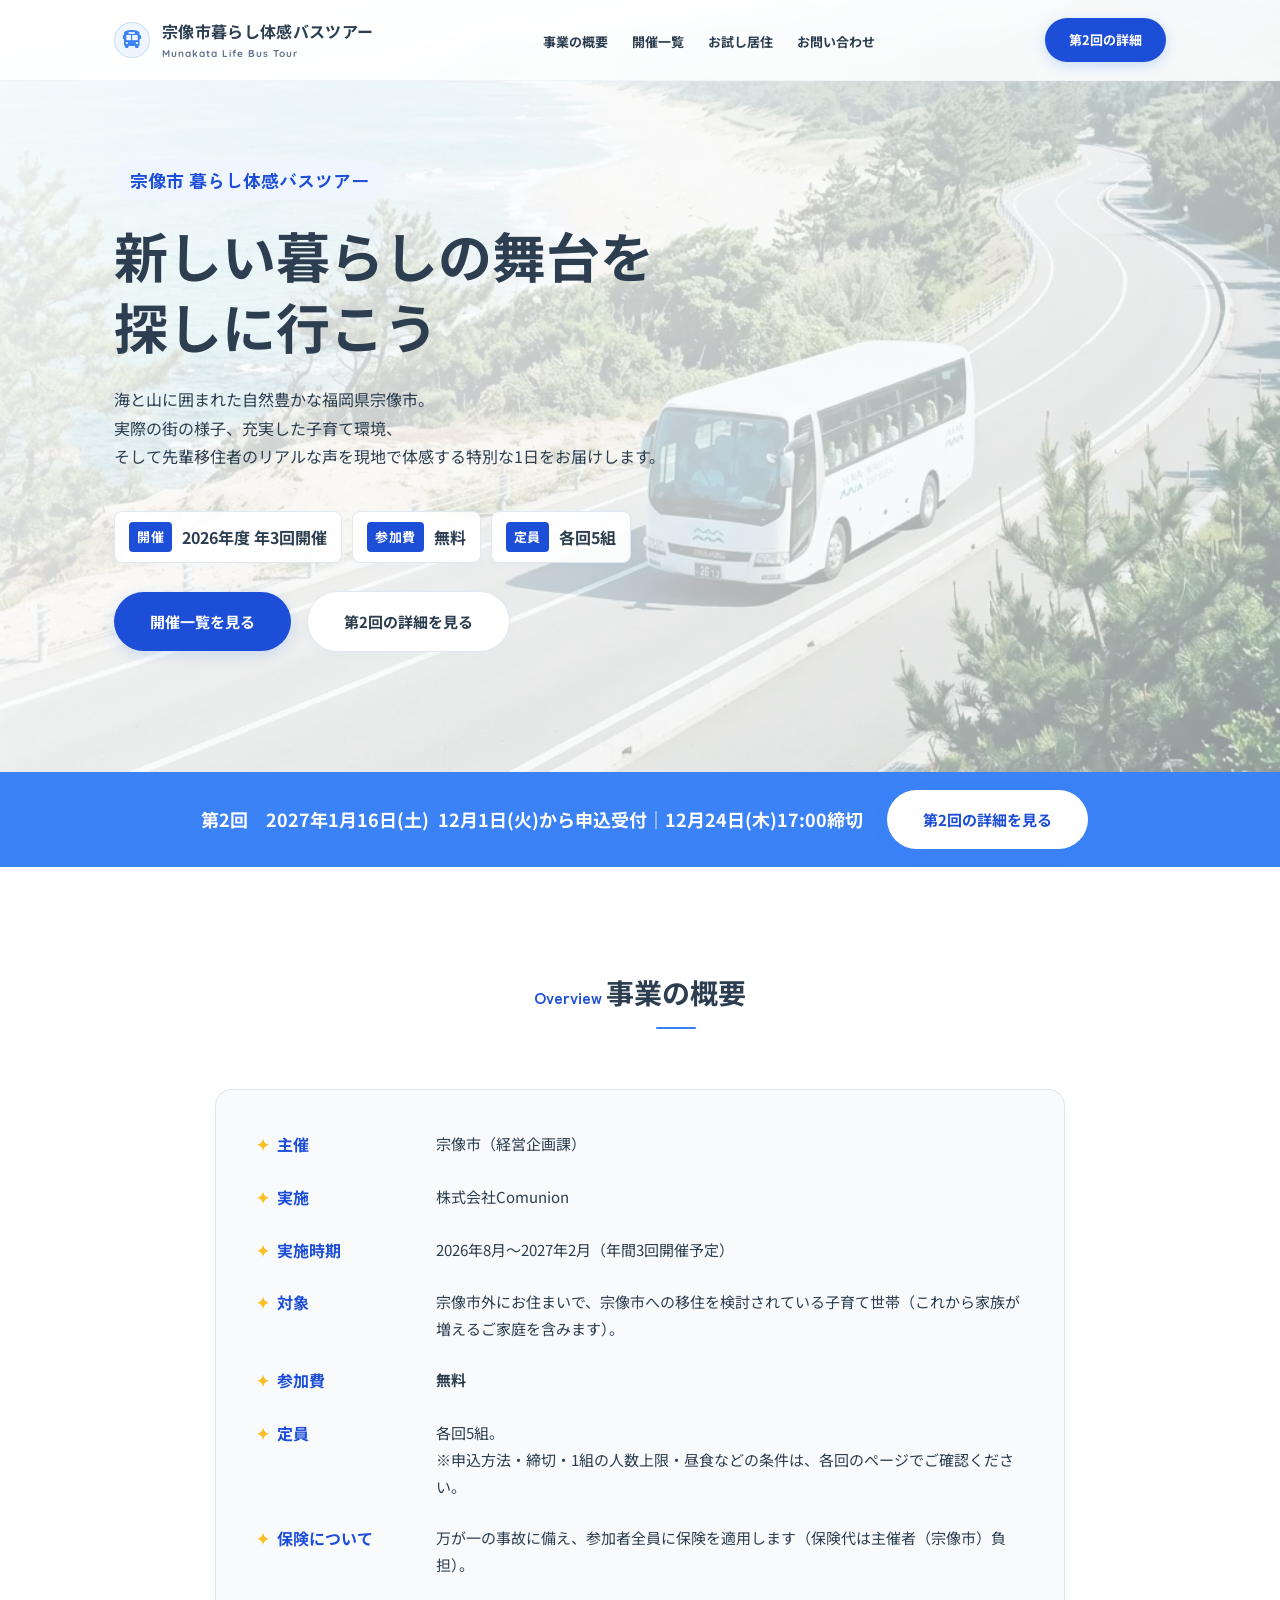
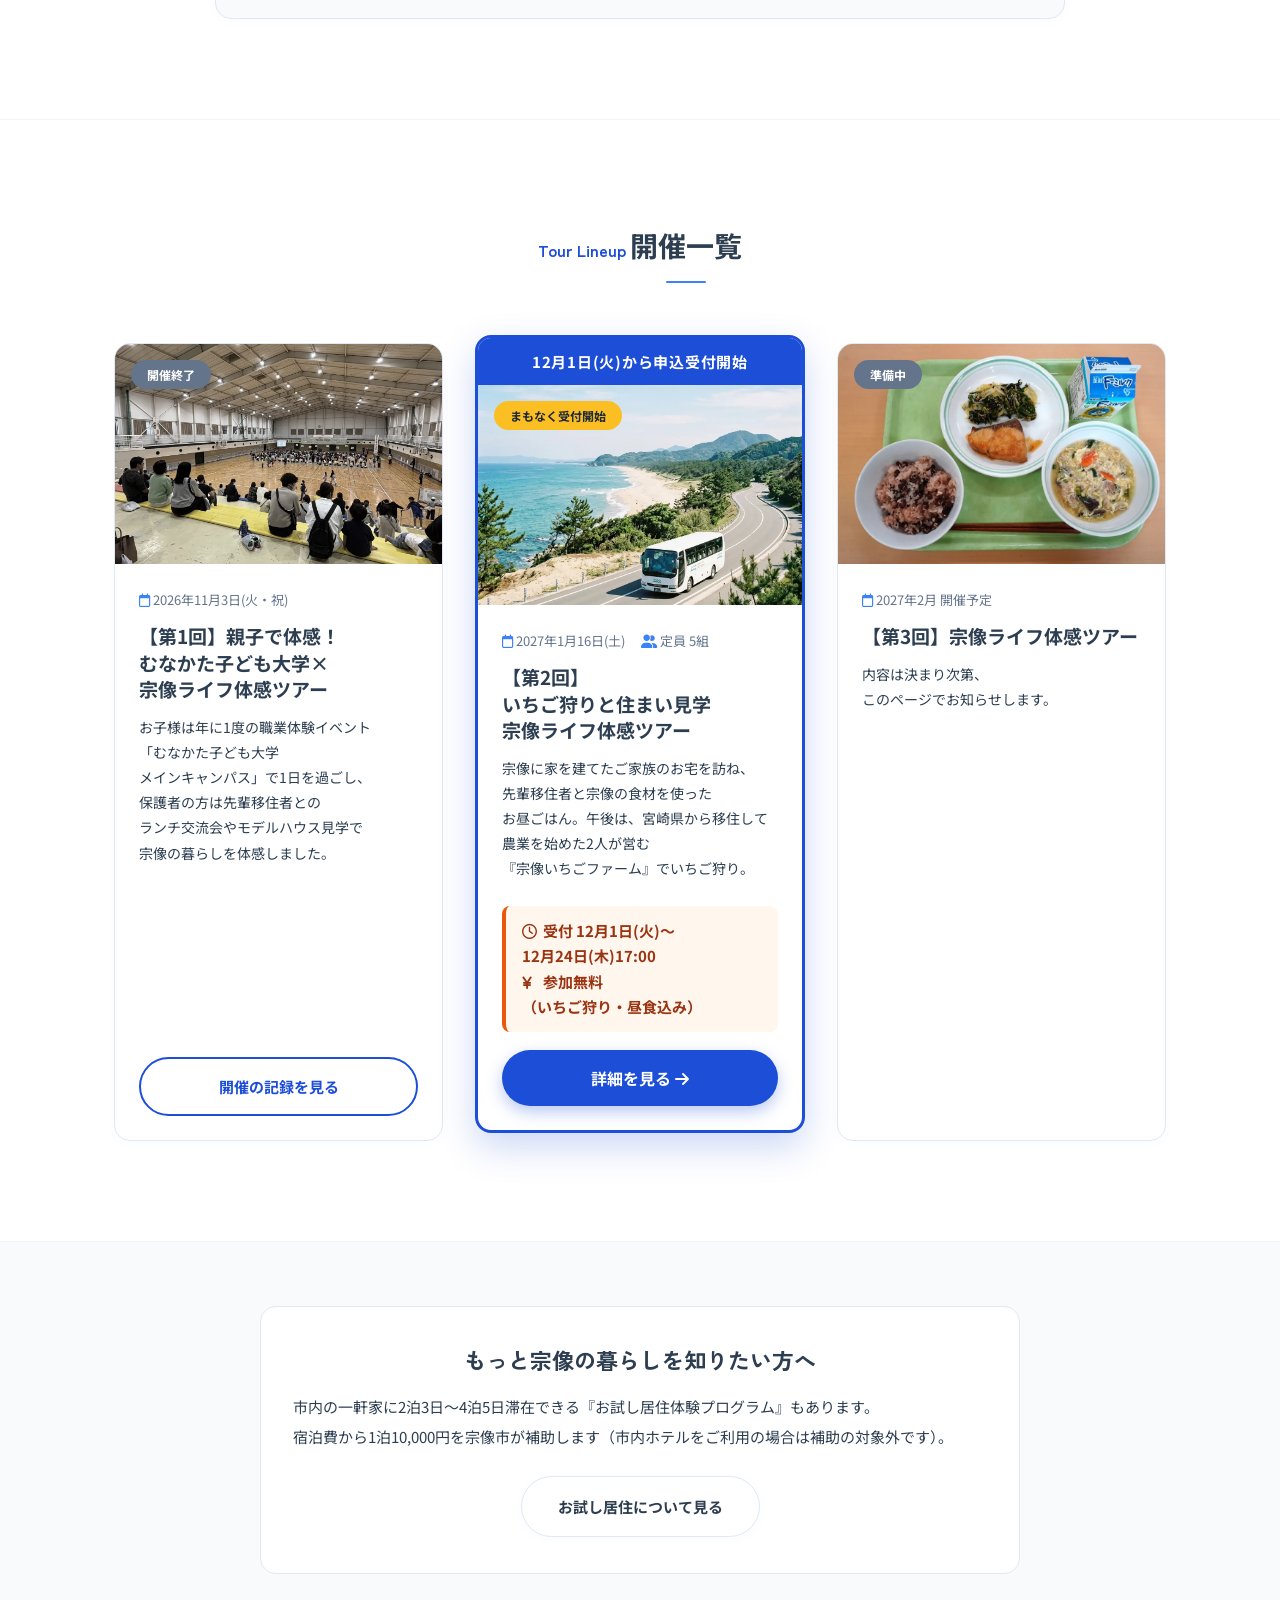
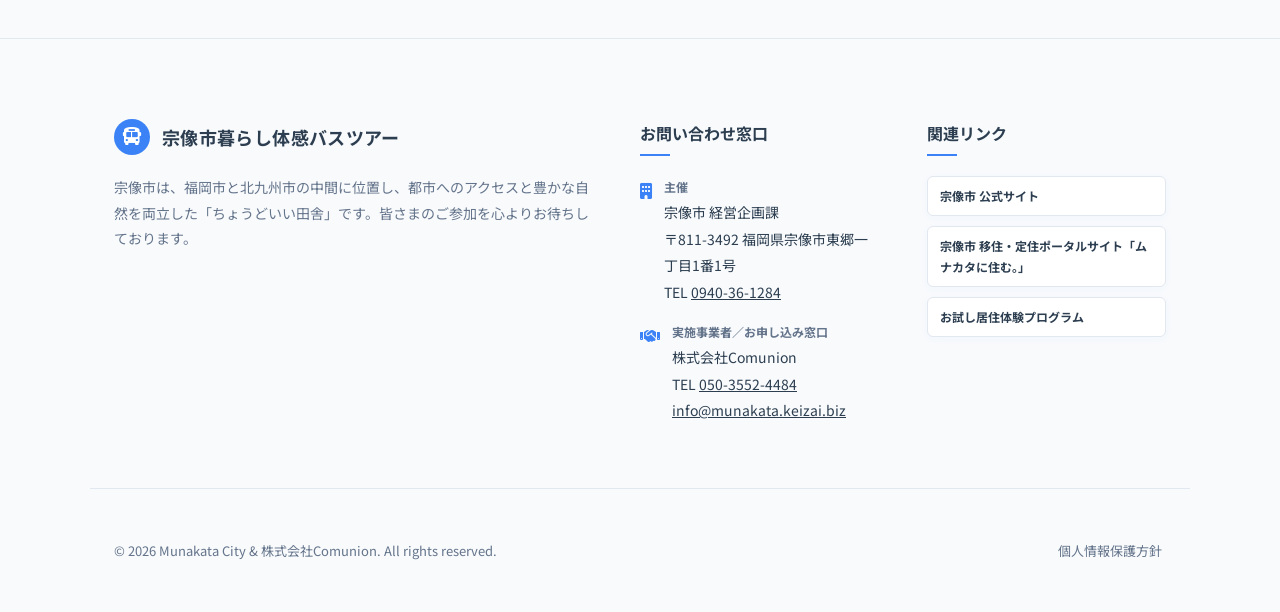
==== commit 9fb44328: "写真準備中の4か所に写真を追加（第2回のお宅訪問・いちごファーム・解散、トップの第3回カード） - お宅訪問：Pexels の戸建て外観（イメージと明記） - いちごファーム：宗像経済新聞の高設栽培の" ====
--- a/index.html
+++ b/index.html
@@ -220,9 +220,9 @@
 
         <!-- 第3回（ページは作らず、カードのみ） -->
         <div class="tour-card">
-          <div class="tour-card-img-wrap tour-card-img-placeholder" role="img" aria-label="写真準備中">
+          <div class="tour-card-img-wrap">
             <span class="tour-status upcoming">準備中</span>
-            <span class="placeholder-label">写真準備中</span>
+            <img src="assets/tour3_kyushoku.webp" alt="宗像市の小学校の給食（イメージ）" class="tour-card-img" width="900" height="600" loading="lazy" decoding="async">
           </div>
           <div class="tour-card-body">
             <div class="tour-card-meta">
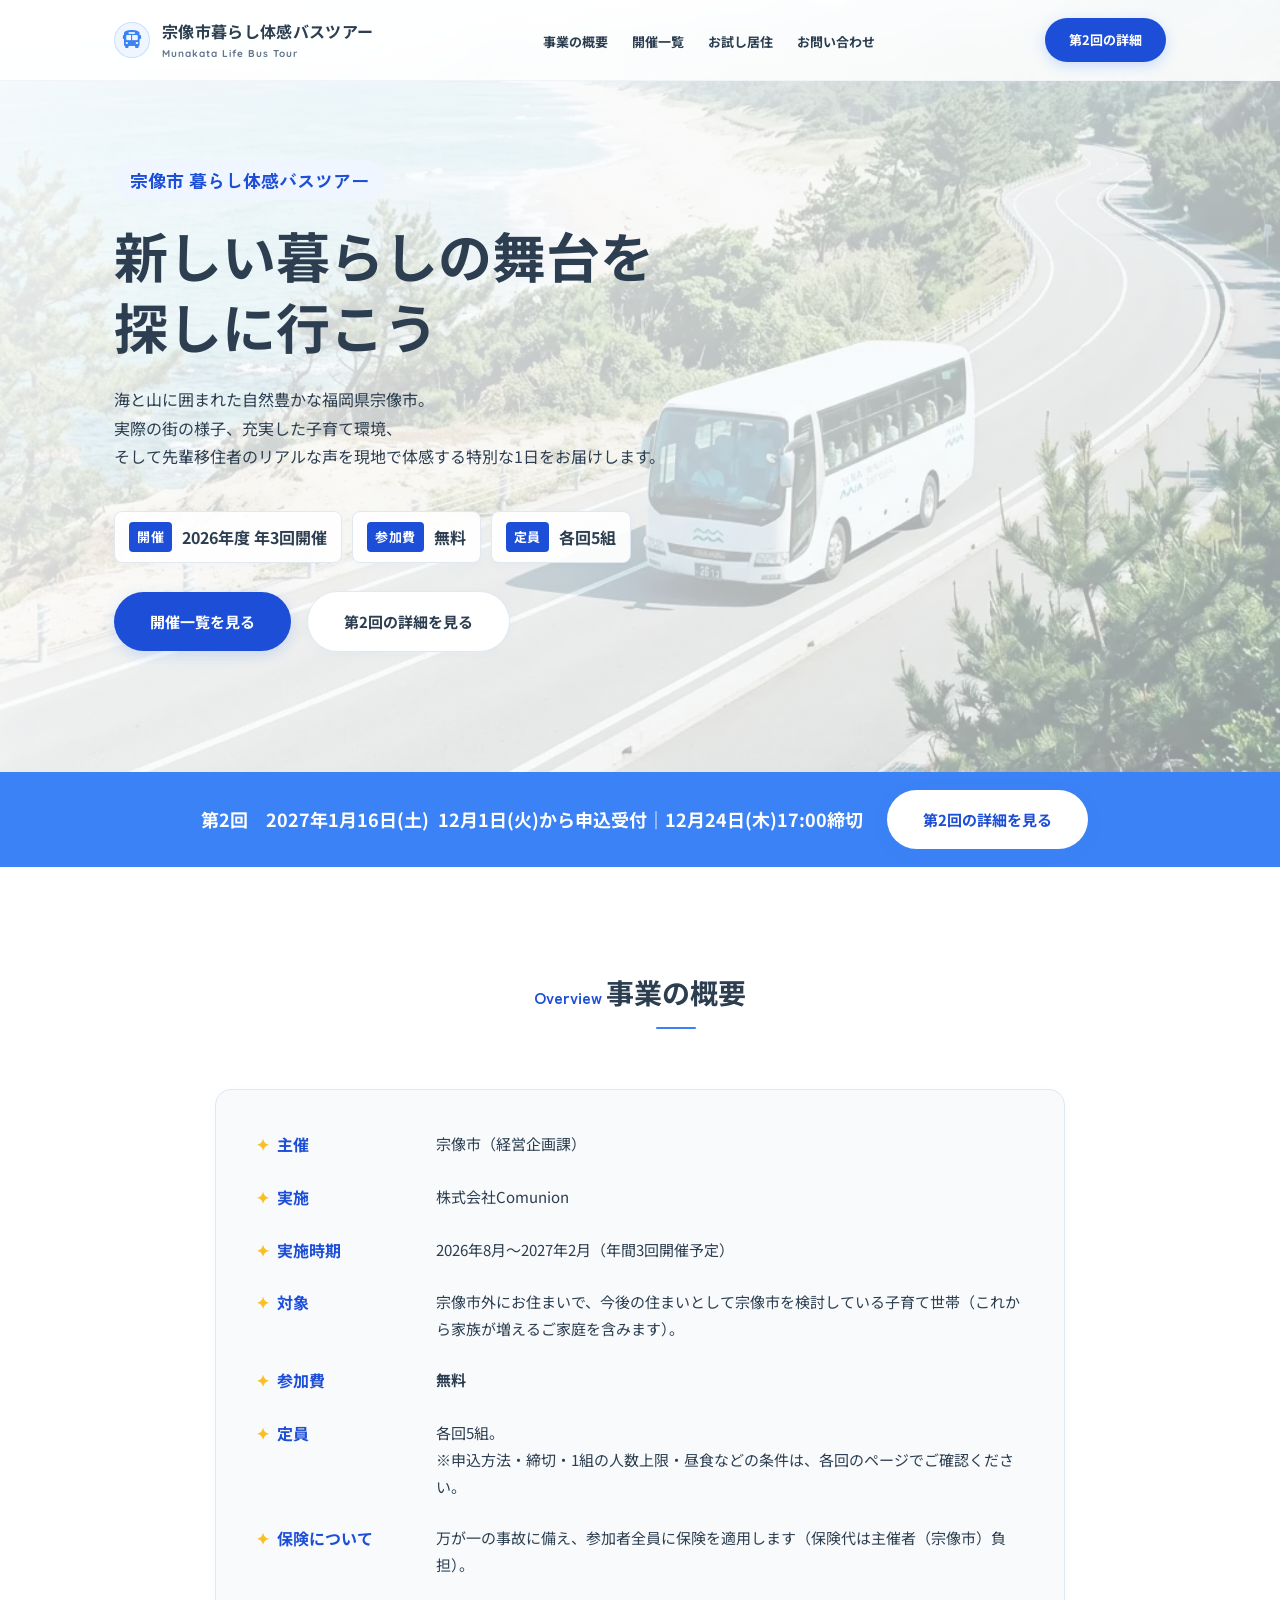
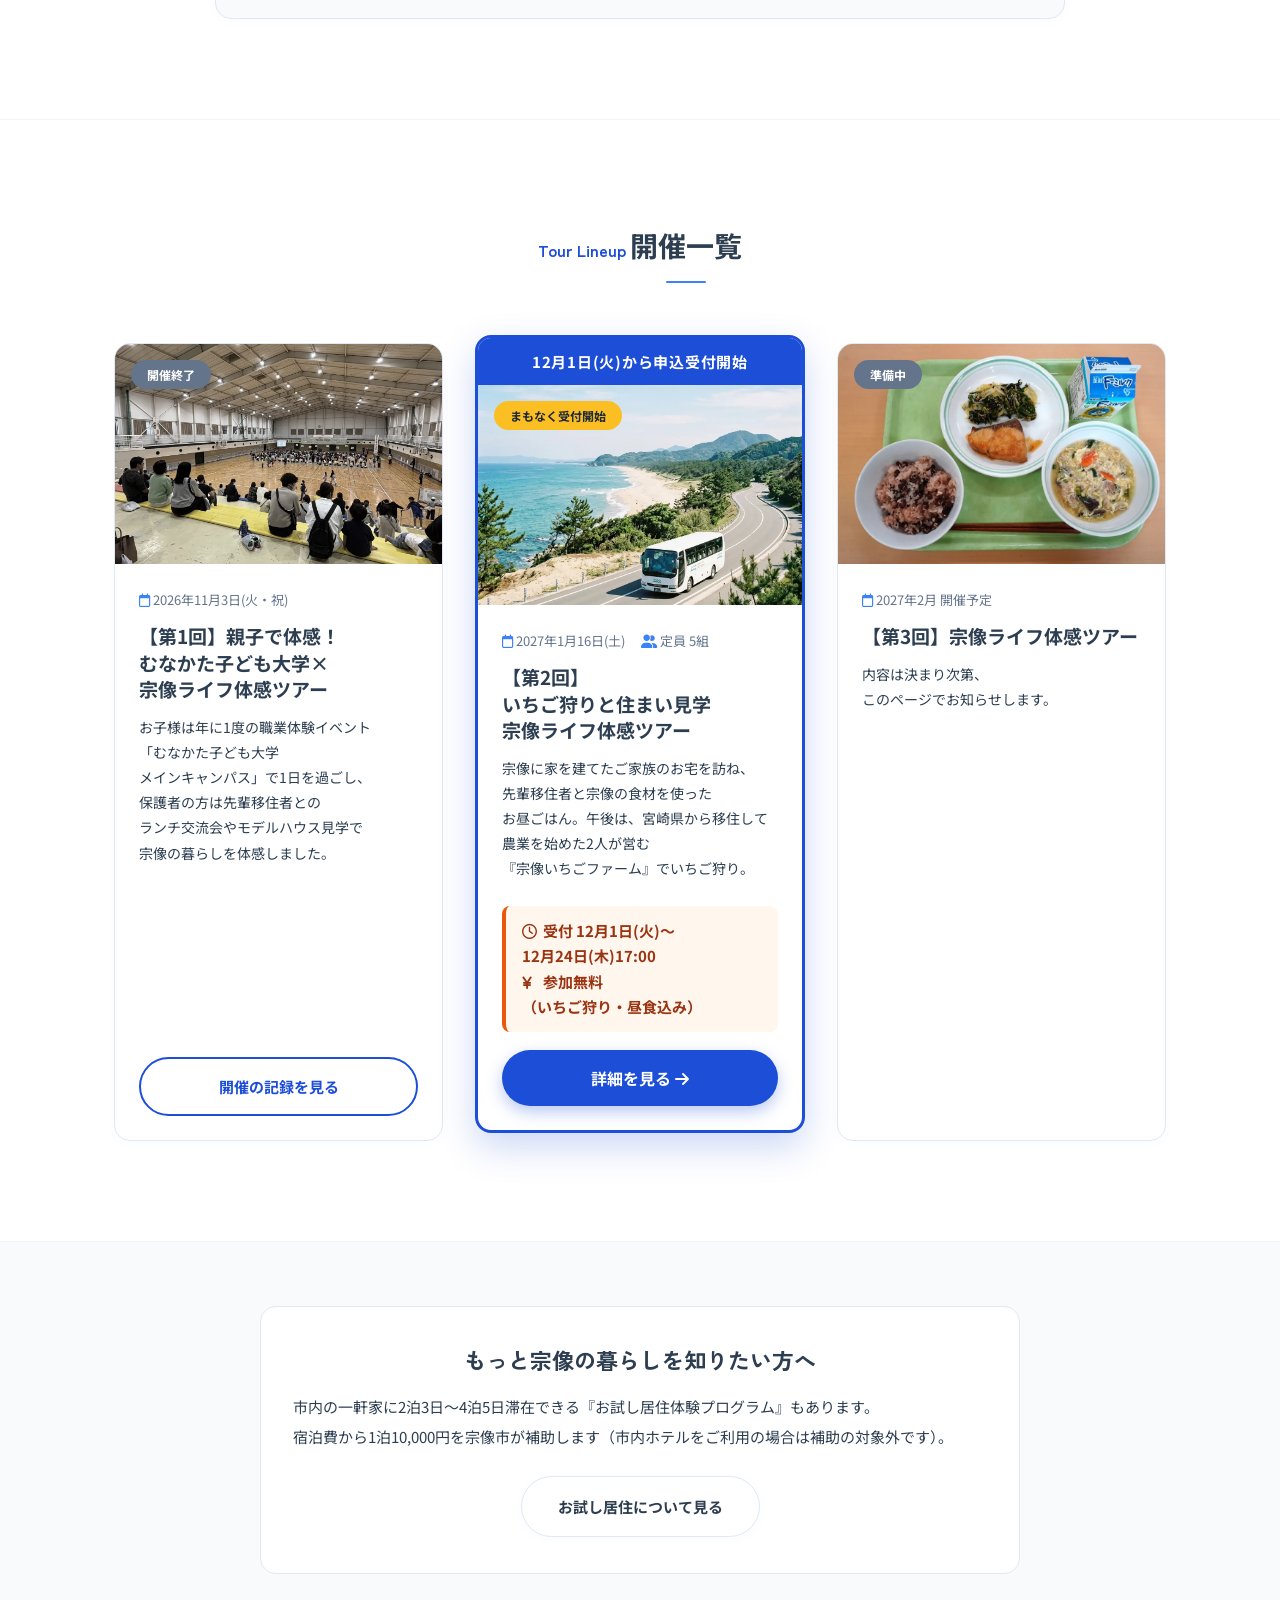
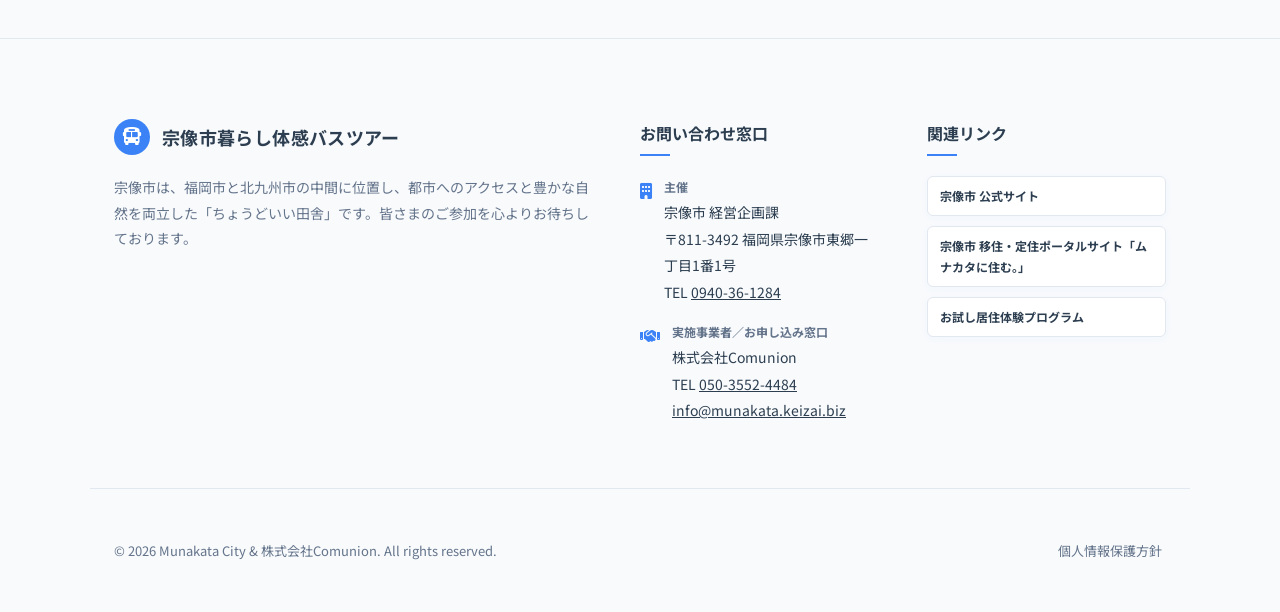
==== commit ca4a02fd: "第2回ページ：抽選→先着順・昼食は調整中・言い換え・ハウスメーカー等への共有を記載（確認用ページも最新に） - 先行公開分（meta・JSON-LD・ヒーロー・概要・行程の昼食・注意事項・旅行契約）を" ====
--- a/index.html
+++ b/index.html
@@ -152,7 +152,7 @@
           <dd>2026年8月〜2027年2月（年間3回開催予定）</dd>
 
           <dt>対象</dt>
-          <dd>宗像市外にお住まいで、宗像市への移住を検討されている子育て世帯（これから家族が増えるご家庭を含みます）。</dd>
+          <dd>宗像市外にお住まいで、今後の住まいとして宗像市を検討している子育て世帯（これから家族が増えるご家庭を含みます）。</dd>
 
           <dt>参加費</dt>
           <dd><strong>無料</strong></dd>
@@ -307,7 +307,7 @@
   <a href="tour2/" class="sticky-cta" id="stickyCta">
     <span class="sticky-cta-text">
       <span class="sticky-cta-main">第2回 1/16(土) 12/1受付開始</span>
-      <span class="sticky-cta-sub"><span class="phrase">申込締切 12/24(木)17:00・</span><span class="phrase">応募多数の場合は抽選</span></span>
+      <span class="sticky-cta-sub"><span class="phrase">申込締切 12/24(木)17:00・</span><span class="phrase">先着順</span></span>
     </span>
     <span class="sticky-cta-btn">詳細を見る</span>
   </a>
--- a/style.css
+++ b/style.css
@@ -415,6 +415,40 @@
   line-height: 1.8;
 }
 
+/* ツアー概要の開催日（第2回ページ）：日付を大きく目立たせる */
+.overview-date {
+  display: inline-block;
+  white-space: nowrap;
+  font-size: 2.4rem;
+  font-weight: 700;
+  line-height: 1.5;
+  color: var(--primary-dark);
+  background: var(--primary-light);
+  border: 1px solid var(--primary-color);
+  border-radius: var(--radius-md);
+  padding: 2px 14px;
+  margin-bottom: 4px;
+}
+
+.overview-date-dow {
+  font-size: 1.8rem;
+  margin-left: 2px;
+}
+
+/* ツアー概要の申込締切の行：赤い枠で目立たせる */
+.overview-deadline {
+  display: block;
+  margin: 8px 0;
+  padding: 8px 14px;
+  font-size: 1.7rem;
+  font-weight: 700;
+  line-height: 1.6;
+  color: var(--danger-strong, #dc2626);
+  background: #fef2f2;
+  border: 1px solid var(--danger-color);
+  border-radius: var(--radius-md);
+}
+
 .overview-note {
   font-size: 1.3rem;
   color: var(--text-light);
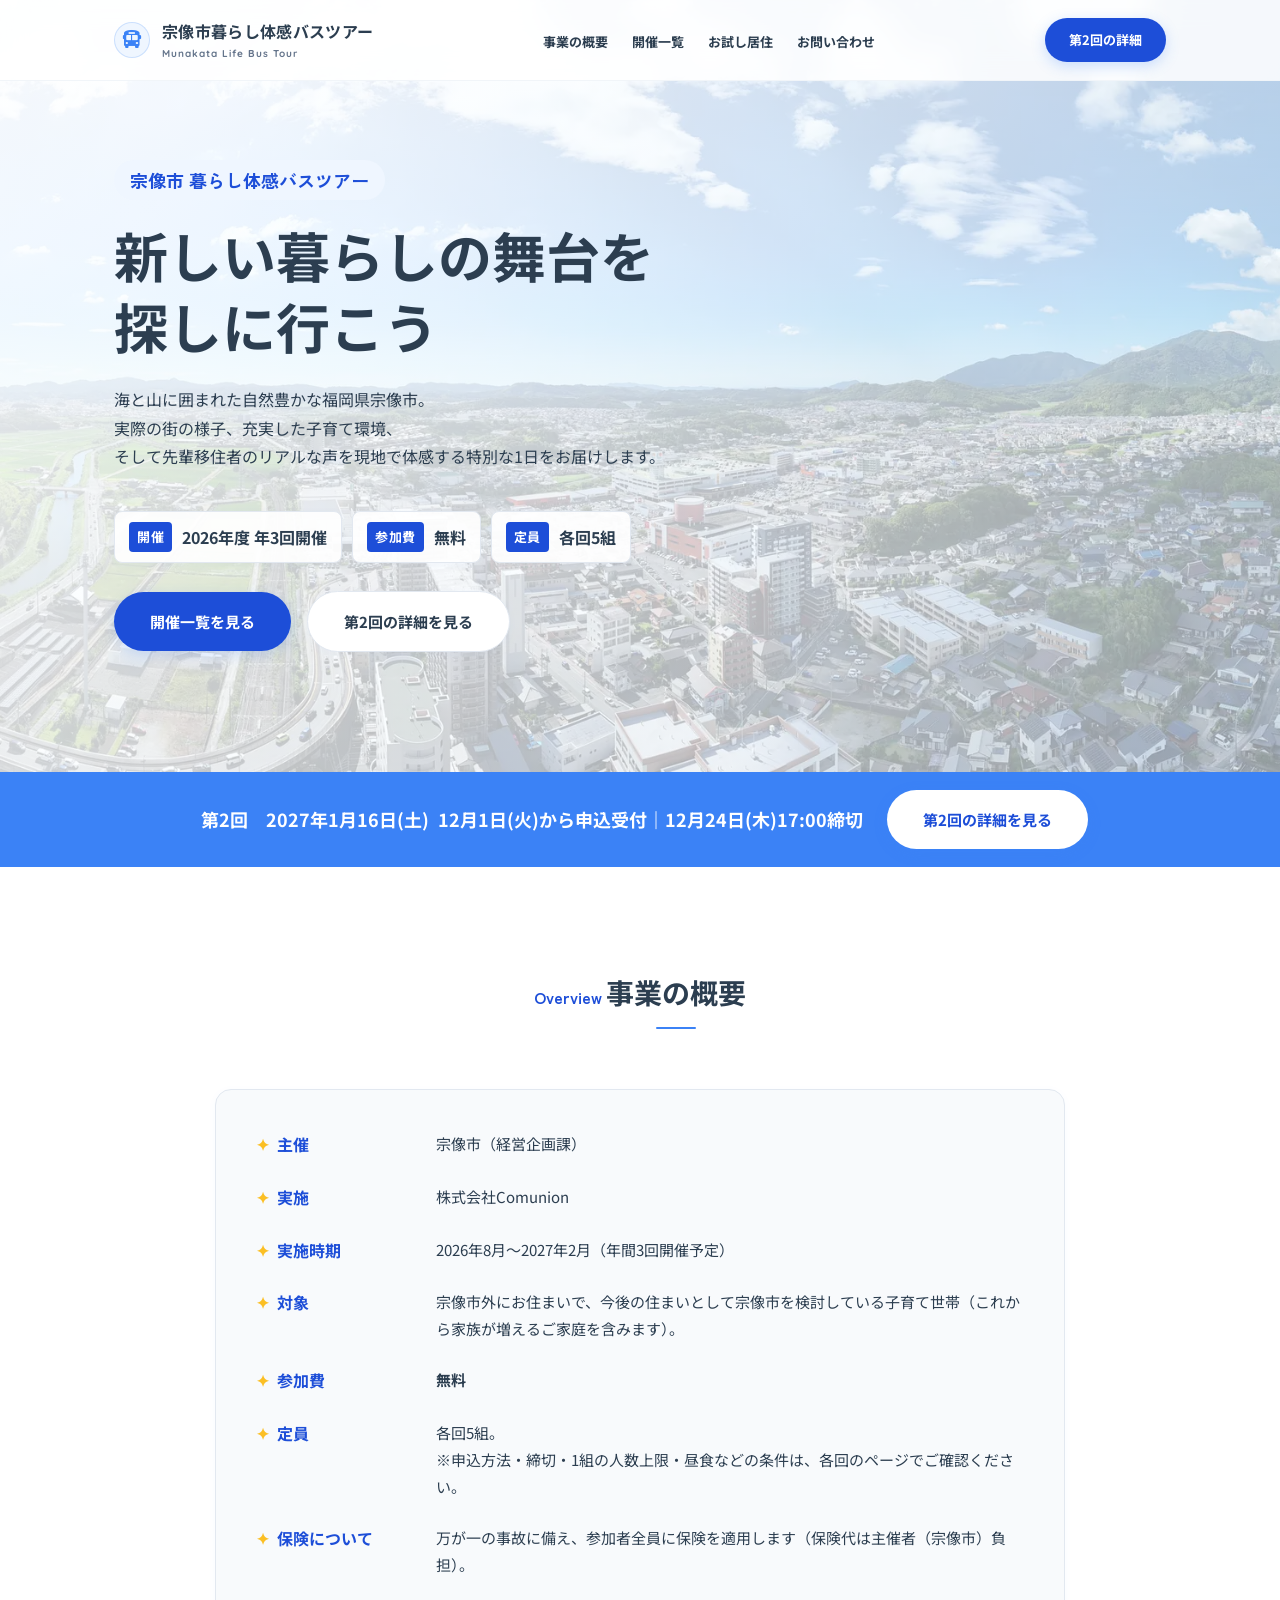
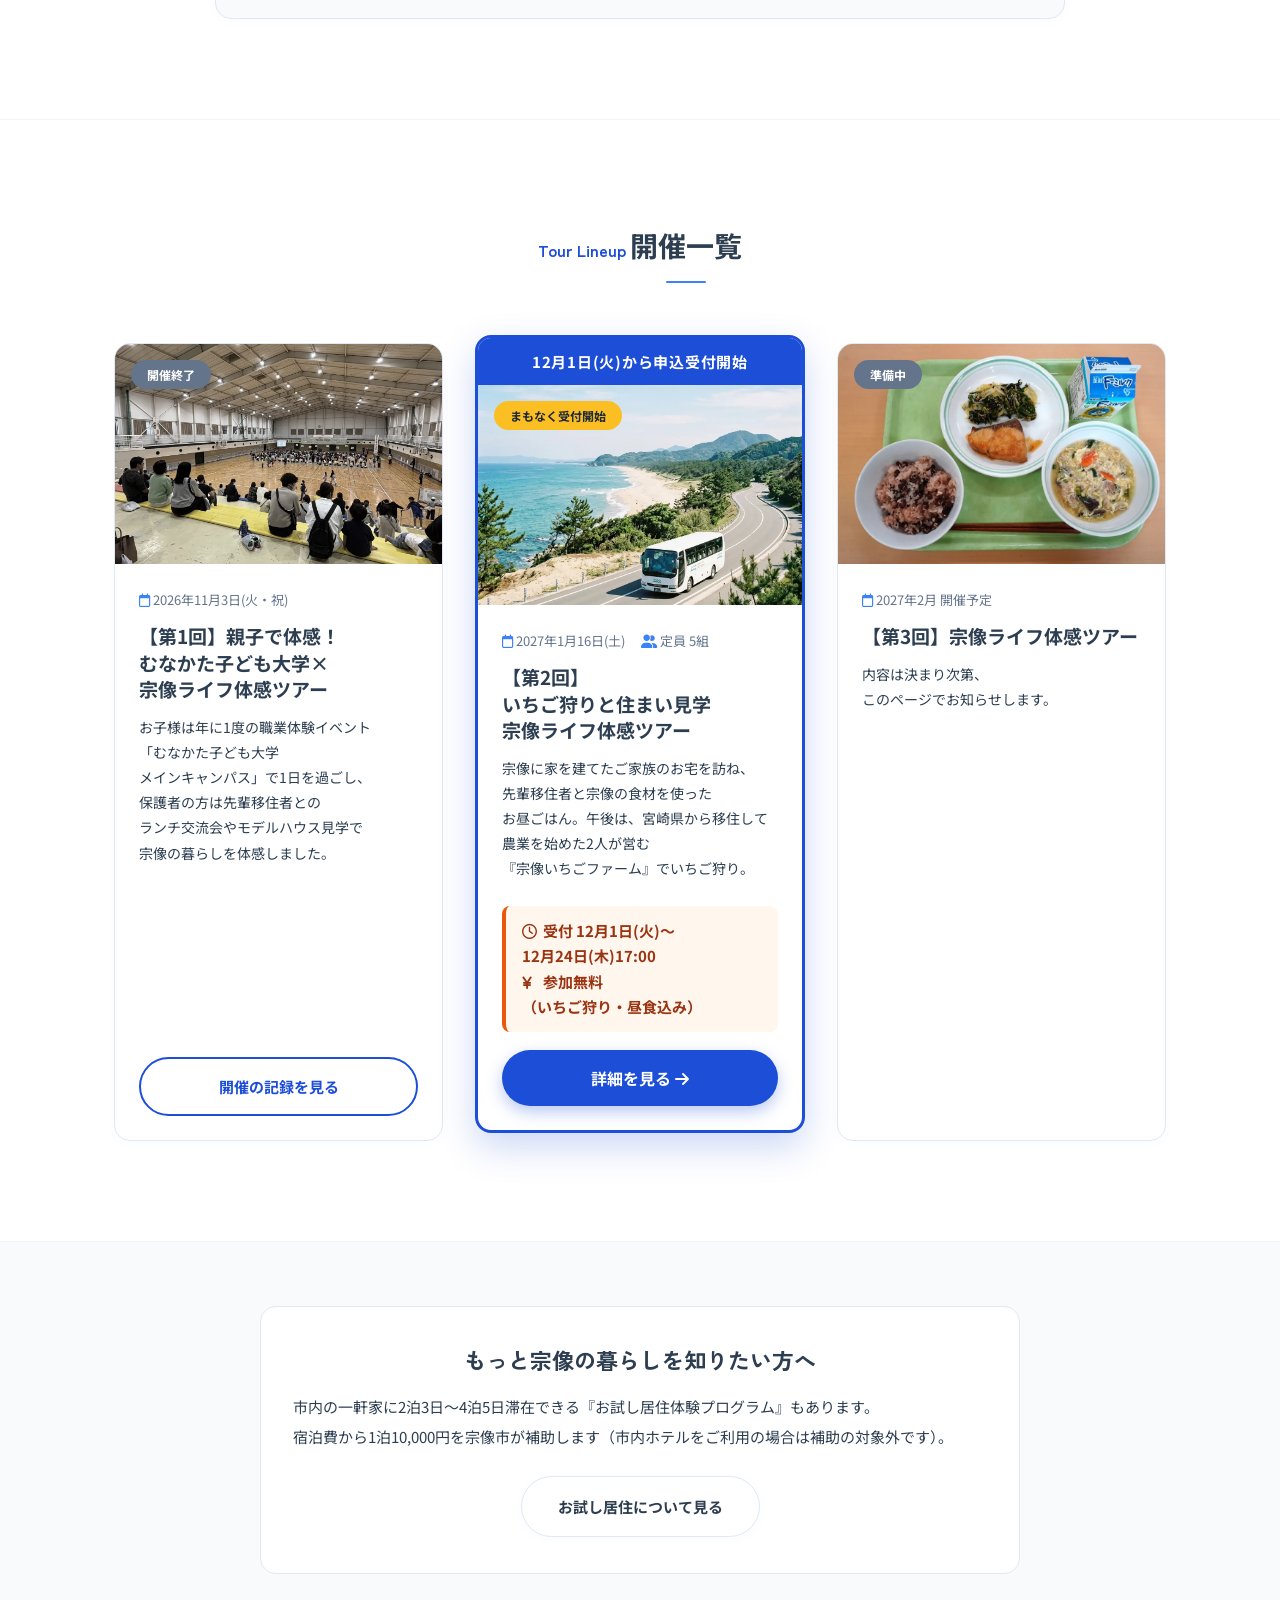
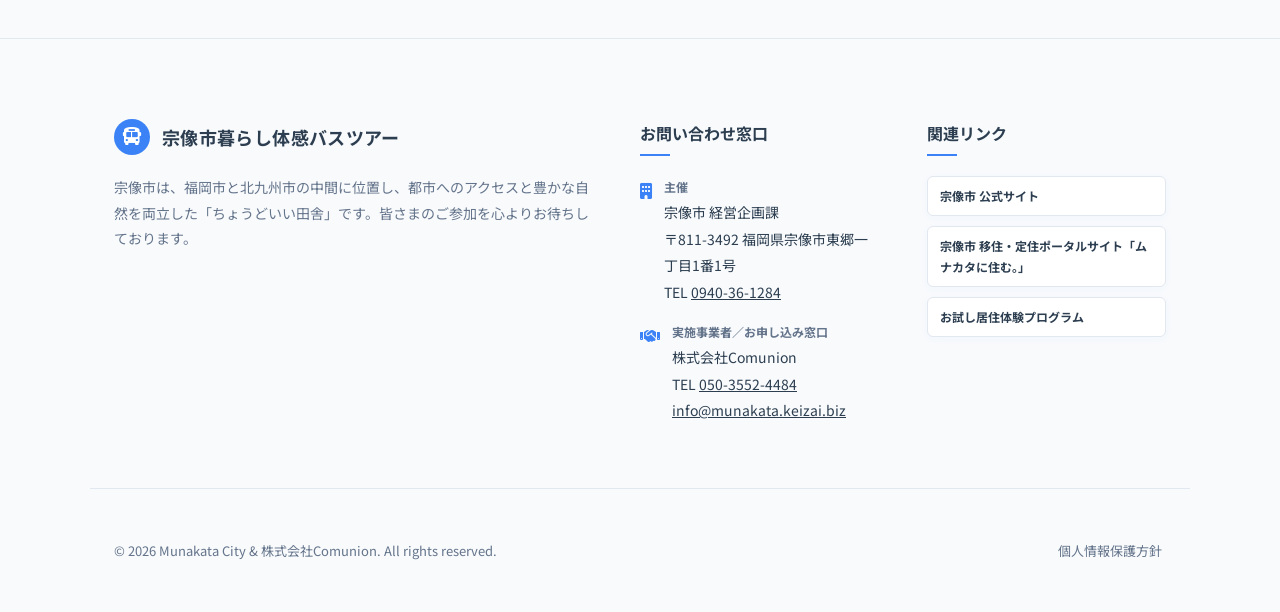
==== commit e99032cc: "トップの背景だけ横長の風景写真（市提供のドローン写真：川・田畑・街並み）に（確認用ページも release から作り直し） Co-Authored-By: Claude Opus 5.5 <norep" ====
--- a/index.html
+++ b/index.html
@@ -88,7 +88,7 @@
   </header>
 
   <!-- Hero Section -->
-  <section class="hero">
+  <section class="hero hero--top">
     <div class="container">
       <div class="hero-content">
         <div class="hero-tag">宗像市 暮らし体感バスツアー</div>
--- a/style.css
+++ b/style.css
@@ -254,10 +254,16 @@
   padding-bottom: 120px;
   position: relative;
   background: linear-gradient(135deg, rgba(255, 255, 255, 0.95) 0%, rgba(240, 249, 255, 0.6) 100%), 
-              url('assets/hero_munakata.webp') no-repeat center 88%/cover;
+              url('assets/hero_cityscape.webp') no-repeat center 55%/cover;
   min-height: 80vh;
   display: flex;
   align-items: center;
+}
+
+/* トップだけ背景を横長の風景（川・田畑・街並み）に */
+.hero.hero--top {
+  background: linear-gradient(135deg, rgba(255, 255, 255, 0.95) 0%, rgba(240, 249, 255, 0.6) 100%),
+              url('assets/hero_panorama.webp') no-repeat center 60%/cover;
 }
 
 .hero-content {
@@ -1604,7 +1610,11 @@
   /* ヒーロー背景をスマホ向けの軽量画像に差し替え（表示速度対策） */
   .hero {
     background: linear-gradient(135deg, rgba(255, 255, 255, 0.95) 0%, rgba(240, 249, 255, 0.6) 100%),
-                url('assets/hero_munakata_sp.webp') no-repeat center 80%/cover;
+                url('assets/hero_cityscape_sp.webp') no-repeat center center/cover;
+  }
+  .hero.hero--top {
+    background: linear-gradient(135deg, rgba(255, 255, 255, 0.95) 0%, rgba(240, 249, 255, 0.6) 100%),
+                url('assets/hero_panorama_sp.webp') no-repeat center center/cover;
   }
 
   /* スケジュールを初期状態で折りたたむ */
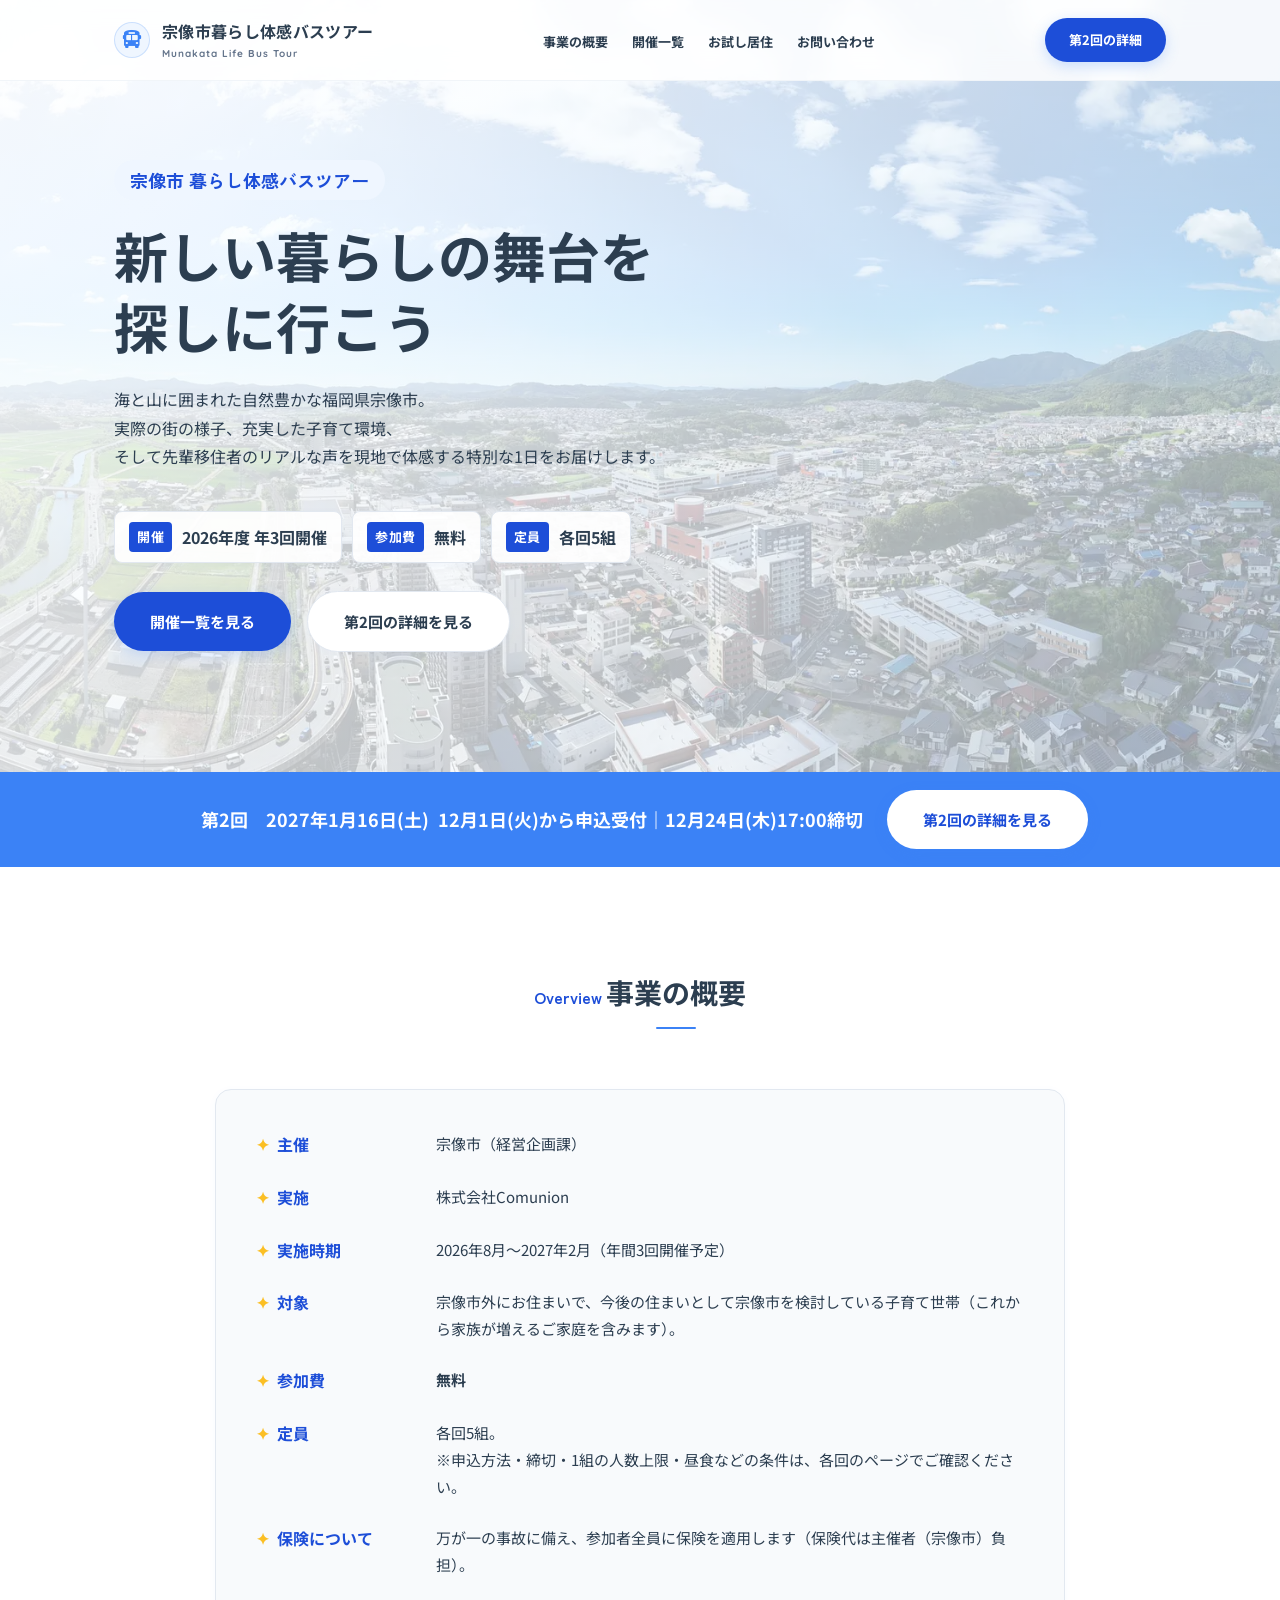
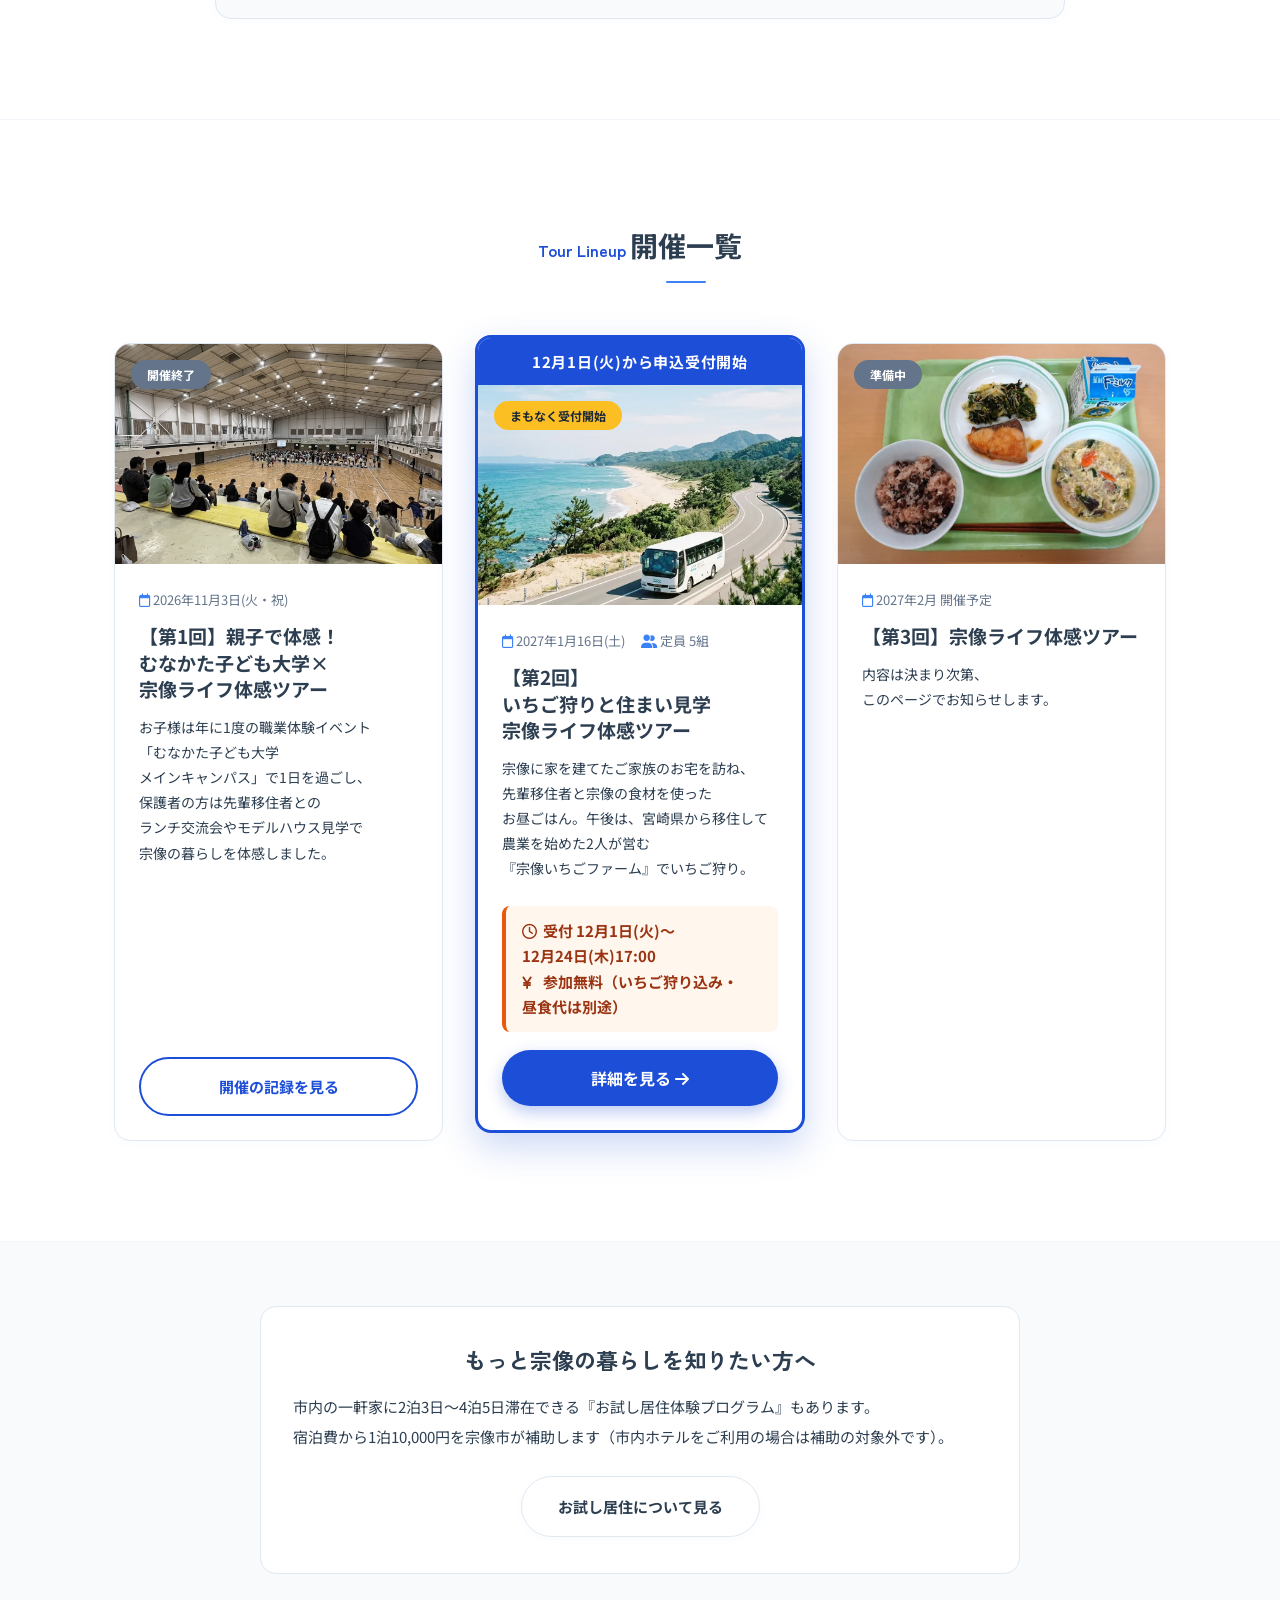
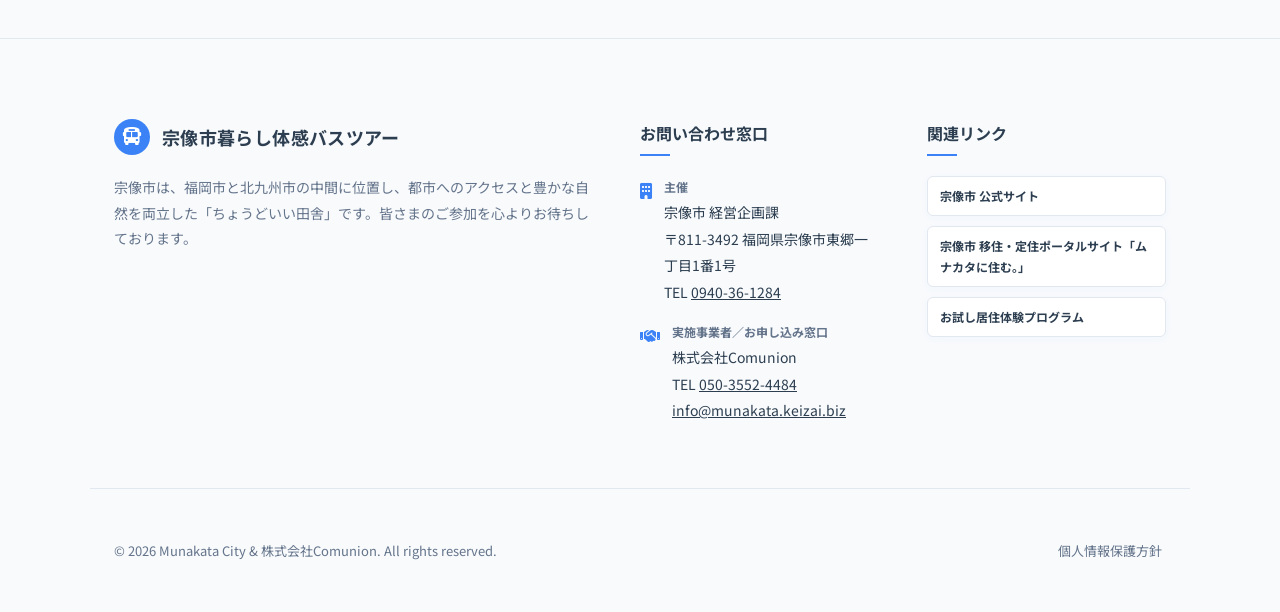
==== commit 1a910089: "第2回ページ・トップの昼食を食進会案に＋12:00に食進会の写真（未push：安部さんの確認後に出す） Co-Authored-By: Claude Opus 5.5 <noreply@anthrop" ====
--- a/index.html
+++ b/index.html
@@ -212,7 +212,7 @@
             </p>
             <ul class="tour-card-keyfacts">
               <li><i class="fa-regular fa-clock"></i> 受付 <strong><span style="white-space:nowrap">12月1日(火)〜</span><span style="white-space:nowrap">12月24日(木)17:00</span></strong></li>
-              <li><i class="fa-solid fa-yen-sign"></i> 参加無料<span style="white-space:nowrap">（いちご狩り・昼食込み）</span></li>
+              <li><i class="fa-solid fa-yen-sign"></i> 参加無料<span class="phrase">（いちご狩り込み・</span><span class="phrase">昼食代は別途）</span></li>
             </ul>
             <a href="tour2/" class="tour-card-action is-primary-cta">詳細を見る <i class="fa-solid fa-arrow-right"></i></a>
           </div>
--- a/style.css
+++ b/style.css
@@ -723,6 +723,20 @@
   object-fit: cover;
 }
 
+/* 道の駅の行程：外観の下に小さく2枚（直売所の中・鯛） */
+.timeline-img-pair {
+  display: grid;
+  grid-template-columns: 1fr 1fr;
+  gap: 8px;
+  margin-top: 8px;
+  max-width: calc(260px * 16 / 9); /* 外観の写真（高さ上限 260px の 16:9）と幅をそろえる */
+}
+
+.timeline-img-pair .timeline-img-wrap {
+  aspect-ratio: 4 / 3;
+  max-height: none;
+}
+
 .timeline-img-grid {
   display: grid;
   grid-template-columns: 1fr 1fr;
